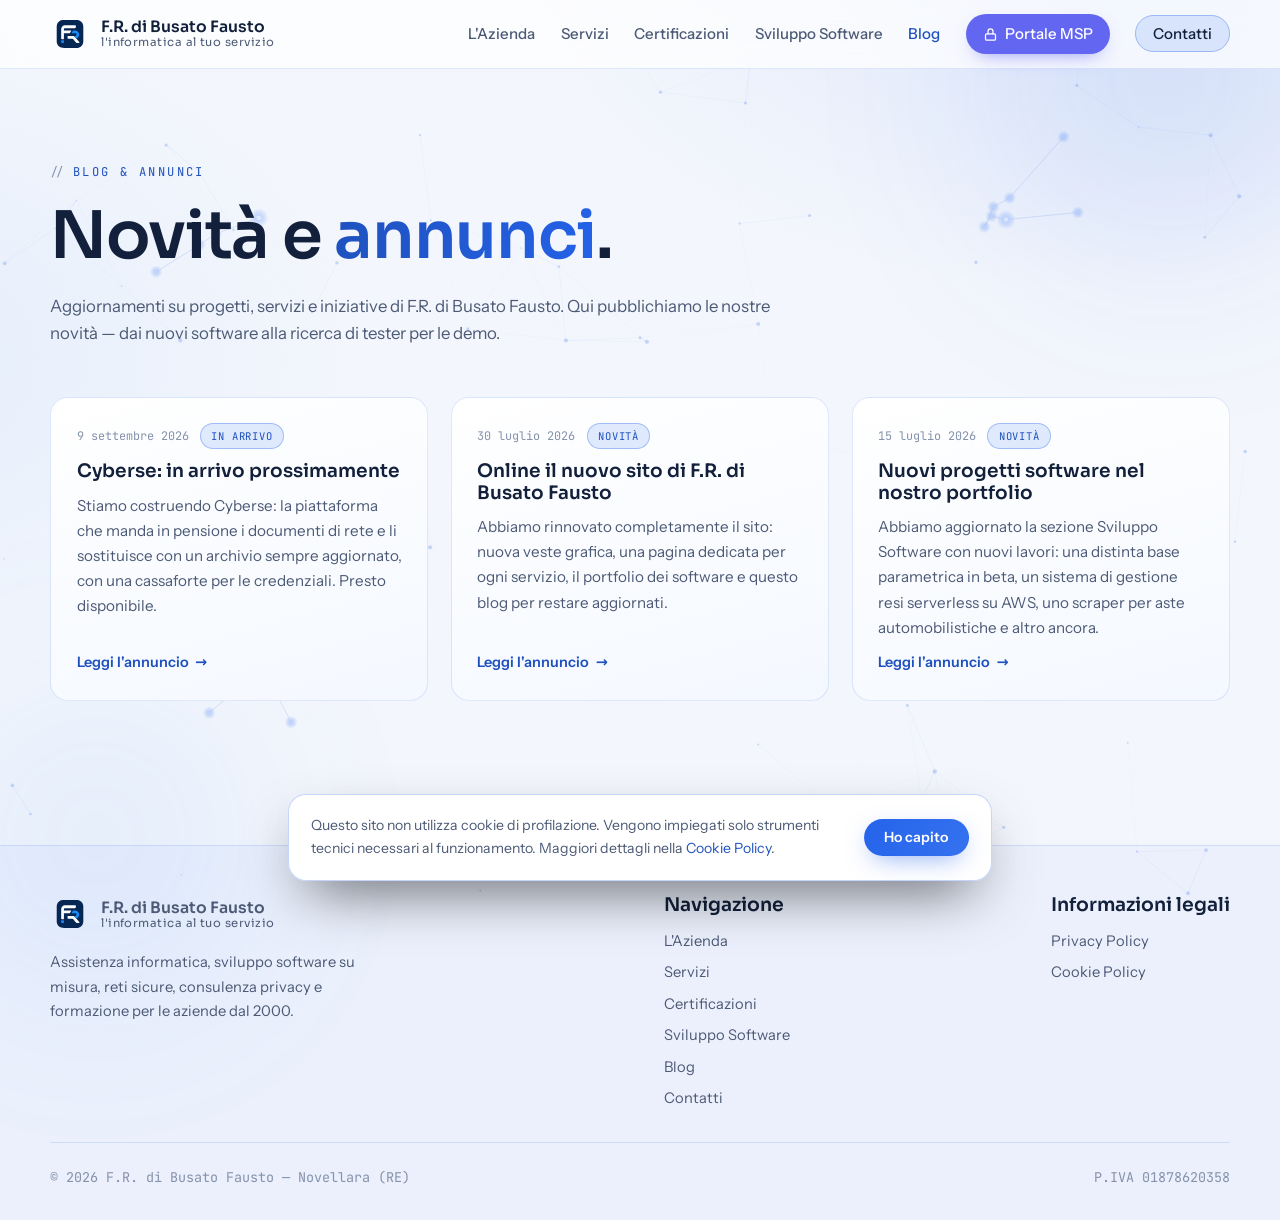
==== blog.html @ c876a6a2 "Cyberse tra i servizi e bottone "Portale MSP" nel menu Seconda parte dello spostamento di Cyberse da" ====
<!DOCTYPE html>
<html lang="it">
<head>
  <meta charset="UTF-8">
  <meta name="viewport" content="width=device-width, initial-scale=1.0">
  <title>Blog & Annunci — F.R. di Busato Fausto</title>
  <meta name="description" content="Annunci, novità e aggiornamenti da F.R. di Busato Fausto: nuovi progetti software, servizi e iniziative, come l'arrivo della piattaforma Cyberse.">
  <link rel="canonical" href="https://www.fr-busato.it/blog.html">
  <meta property="og:type" content="website">
  <meta property="og:site_name" content="F.R. di Busato Fausto">
  <meta property="og:locale" content="it_IT">
  <meta property="og:title" content="Blog &amp; Annunci — F.R. di Busato Fausto">
  <meta property="og:description" content="Annunci, novità e aggiornamenti da F.R. di Busato Fausto: nuovi progetti software, servizi e iniziative.">
  <meta property="og:url" content="https://www.fr-busato.it/blog.html">
  <meta property="og:image" content="https://www.fr-busato.it/assets/img/og-card.jpg">
  <meta name="twitter:card" content="summary_large_image">
  <link rel="icon" type="image/svg+xml" href="assets/img/favicon.svg">
  <link rel="stylesheet" href="assets/css/style.css">
</head>
<body>

  <a class="skip-link" href="#contenuto">Vai al contenuto</a>

  <div class="progresso" id="progresso" aria-hidden="true"></div>
  <div class="sfondo" aria-hidden="true"></div>
  <canvas id="bg-canvas" aria-hidden="true"></canvas>
  <div class="orb orb-a" aria-hidden="true"></div>
  <div class="orb orb-b" aria-hidden="true"></div>

  <header class="header">
    <nav class="nav container" aria-label="Navigazione principale">
      <a class="marchio" href="index.html">
        <span class="marchio-logo">F.R.</span>
        <span class="marchio-testo">
          <strong>F.R. di Busato Fausto</strong>
          <span>l'informatica al tuo servizio</span>
        </span>
      </a>
      <button class="nav-toggle" aria-expanded="false" aria-controls="menu" aria-label="Apri il menu">
        <span></span><span></span><span></span>
      </button>
      <ul class="nav-menu" id="menu">
        <li><a href="index.html#azienda">L'Azienda</a></li>
        <li><a href="index.html#servizi">Servizi</a></li>
        <li><a href="index.html#certificazioni">Certificazioni</a></li>
        <li><a href="sviluppo-software.html">Sviluppo Software</a></li>
        <li><a class="attivo" href="blog.html" aria-current="page">Blog</a></li>
        <li class="nav-voce-portale"><a class="nav-portale" href="https://msp.fr-busato.it/accesso" aria-label="Portale MSP: accesso a Cyberse"><svg viewBox="0 0 24 24" fill="none" stroke="currentColor" stroke-width="2" stroke-linecap="round" stroke-linejoin="round" aria-hidden="true"><rect x="4" y="11" width="16" height="10" rx="2"/><path d="M8 11V7a4 4 0 0 1 8 0v4"/></svg>Portale MSP</a></li>
        <li><a class="nav-cta" href="index.html#contatti">Contatti</a></li>
      </ul>
    </nav>
  </header>

  <main id="contenuto">

    <section class="sezione container" style="padding-bottom:2rem;">
      <p class="eyebrow entra">Blog &amp; Annunci</p>
      <h1 class="entra" data-passo="1">Novità e <span class="gradiente">annunci</span>.</h1>
      <p class="sottotitolo entra" data-passo="2" style="margin-top:1.2rem;">
        Aggiornamenti su progetti, servizi e iniziative di F.R. di Busato Fausto.
        Qui pubblichiamo le nostre novità — dai nuovi software alla ricerca di tester per le demo.
      </p>
    </section>

    <section class="container" style="padding-bottom:5rem;">
      <div class="blog-griglia" id="blog-griglia" aria-label="Elenco degli annunci"></div>
      <p class="blog-vuoto" id="blog-vuoto" hidden>Caricamento degli annunci…</p>
    </section>

  </main>

  <!-- ================= POP-UP ANNUNCIO ================= -->
  <dialog class="annuncio-modal" id="annuncio-modal" aria-labelledby="annuncio-modal-titolo">
    <button class="annuncio-modal-chiudi" type="button" aria-label="Chiudi">&times;</button>
    <div class="annuncio-meta">
      <span class="annuncio-data annuncio-modal-data"></span>
      <span class="annuncio-tag annuncio-modal-tag"></span>
    </div>
    <h2 class="annuncio-modal-titolo" id="annuncio-modal-titolo"></h2>
    <div class="annuncio-modal-corpo"></div>
    <a class="btn btn-pieno annuncio-modal-link" href="#" hidden></a>
  </dialog>

  <footer class="footer">
    <div class="container">
      <div class="footer-griglia">
        <div class="footer-col">
          <a class="marchio" href="index.html">
            <span class="marchio-logo">F.R.</span>
            <span class="marchio-testo">
              <strong>F.R. di Busato Fausto</strong>
              <span>l'informatica al tuo servizio</span>
            </span>
          </a>
          <p style="max-width:22rem; margin-top:1rem;">Assistenza informatica, sviluppo software su misura, reti sicure, consulenza privacy e formazione per le aziende dal 2000.</p>
        </div>
        <div class="footer-col">
          <h3>Navigazione</h3>
          <ul>
            <li><a href="index.html#azienda">L'Azienda</a></li>
            <li><a href="index.html#servizi">Servizi</a></li>
            <li><a href="index.html#certificazioni">Certificazioni</a></li>
            <li><a href="sviluppo-software.html">Sviluppo Software</a></li>
            <li><a href="blog.html">Blog</a></li>
            <li><a href="index.html#contatti">Contatti</a></li>
          </ul>
        </div>
        <div class="footer-col">
          <h3>Informazioni legali</h3>
          <ul>
            <li><a href="privacy.html">Privacy Policy</a></li>
            <li><a href="cookie-policy.html">Cookie Policy</a></li>
          </ul>
        </div>
      </div>
      <div class="footer-legale">
        <span>© <span id="anno-corrente"></span> F.R. di Busato Fausto — Novellara (RE)</span>
        <span>P.IVA 01878620358</span>
      </div>
    </div>
  </footer>

  <div class="avviso-cookie" id="avviso-cookie" role="region" aria-label="Informativa sui cookie" hidden>
    <p>Questo sito non utilizza cookie di profilazione. Vengono impiegati solo strumenti tecnici necessari al funzionamento. Maggiori dettagli nella <a href="cookie-policy.html">Cookie Policy</a>.</p>
    <button class="btn btn-pieno" id="chiudi-cookie">Ho capito</button>
  </div>

  <script src="assets/js/blog.js"></script>
  <script src="assets/js/main.js"></script>
</body>
</html>
---- assets/css/style.css ----
/* ============================================================
   F.R. di Busato Fausto — stile principale
   Tema: chiaro + blu moderno, luminoso ed elegante
   ============================================================ */

/* ------------------------------------------------------------
   Caratteri ospitati in locale (assets/fonts/, SIL OFL 1.1).
   Sono gli stessi file variabili che serviva Google Fonts, divisi
   come lì in latin + latin-ext: il browser scarica latin-ext solo
   se una pagina contiene un carattere di quell'intervallo.
   Gli intervalli di peso sono quelli caricati prima da Google
   (Sora 400-700, Instrument Sans 400-600, JetBrains Mono 400-500):
   un peso richiesto fuori intervallo cade sul più vicino, come prima.
   ------------------------------------------------------------ */
@font-face{
  font-family:"Sora"; font-style:normal; font-weight:400 700; font-display:swap;
  src:url("../fonts/sora-latin.woff2") format("woff2");
  unicode-range:U+0000-00FF, U+0131, U+0152-0153, U+02BB-02BC, U+02C6, U+02DA, U+02DC, U+0304, U+0308, U+0329, U+2000-206F, U+20AC, U+2122, U+2191, U+2193, U+2212, U+2215, U+FEFF, U+FFFD;
}
@font-face{
  font-family:"Sora"; font-style:normal; font-weight:400 700; font-display:swap;
  src:url("../fonts/sora-latin-ext.woff2") format("woff2");
  unicode-range:U+0100-02BA, U+02BD-02C5, U+02C7-02CC, U+02CE-02D7, U+02DD-02FF, U+0304, U+0308, U+0329, U+1D00-1DBF, U+1E00-1E9F, U+1EF2-1EFF, U+2020, U+20A0-20AB, U+20AD-20C0, U+2113, U+2C60-2C7F, U+A720-A7FF;
}
@font-face{
  font-family:"Instrument Sans"; font-style:normal; font-weight:400 600; font-display:swap;
  src:url("../fonts/instrument-sans-latin.woff2") format("woff2");
  unicode-range:U+0000-00FF, U+0131, U+0152-0153, U+02BB-02BC, U+02C6, U+02DA, U+02DC, U+0304, U+0308, U+0329, U+2000-206F, U+20AC, U+2122, U+2191, U+2193, U+2212, U+2215, U+FEFF, U+FFFD;
}
@font-face{
  font-family:"Instrument Sans"; font-style:normal; font-weight:400 600; font-display:swap;
  src:url("../fonts/instrument-sans-latin-ext.woff2") format("woff2");
  unicode-range:U+0100-02BA, U+02BD-02C5, U+02C7-02CC, U+02CE-02D7, U+02DD-02FF, U+0304, U+0308, U+0329, U+1D00-1DBF, U+1E00-1E9F, U+1EF2-1EFF, U+2020, U+20A0-20AB, U+20AD-20C0, U+2113, U+2C60-2C7F, U+A720-A7FF;
}
@font-face{
  font-family:"JetBrains Mono"; font-style:normal; font-weight:400 500; font-display:swap;
  src:url("../fonts/jetbrains-mono-latin.woff2") format("woff2");
  unicode-range:U+0000-00FF, U+0131, U+0152-0153, U+02BB-02BC, U+02C6, U+02DA, U+02DC, U+0304, U+0308, U+0329, U+2000-206F, U+20AC, U+2122, U+2191, U+2193, U+2212, U+2215, U+FEFF, U+FFFD;
}
@font-face{
  font-family:"JetBrains Mono"; font-style:normal; font-weight:400 500; font-display:swap;
  src:url("../fonts/jetbrains-mono-latin-ext.woff2") format("woff2");
  unicode-range:U+0100-02BA, U+02BD-02C5, U+02C7-02CC, U+02CE-02D7, U+02DD-02FF, U+0304, U+0308, U+0329, U+1D00-1DBF, U+1E00-1E9F, U+1EF2-1EFF, U+2020, U+20A0-20AB, U+20AD-20C0, U+2113, U+2C60-2C7F, U+A720-A7FF;
}

:root{
  --bg:        #f3f6fc;
  --bg-2:      #eaf1fb;
  --surface:   #ffffff;
  --surface-2: #f4f8ff;
  --line:      rgba(37,99,235,.14);
  --line-forte:rgba(37,99,235,.26);
  --text:      #12203b;
  --muted:     #4c5a76;
  --faint:     #8492ab;

  /* Accento: le pagine progetto lo sovrascrivono via JS */
  --accent:    #2563eb;
  --accent-2:  color-mix(in srgb, var(--accent) 78%, #0a1220);
  --accent-soft: color-mix(in srgb, var(--accent) 13%, transparent);
  --accent-line: color-mix(in srgb, var(--accent) 34%, transparent);

  --font-display: "Sora", "Segoe UI", system-ui, sans-serif;
  --font-body: "Instrument Sans", "Segoe UI", system-ui, sans-serif;
  --font-mono: "JetBrains Mono", "Cascadia Code", Consolas, monospace;

  --radius: 18px;
  --radius-sm: 12px;
  --maxw: 1180px;
}

*,
*::before,
*::after{ box-sizing:border-box; }

html{ scroll-behavior:smooth; }

body{
  margin:0;
  background:var(--bg);
  color:var(--text);
  font-family:var(--font-body);
  font-size:1.05rem;
  line-height:1.65;
  -webkit-font-smoothing:antialiased;
  overflow-x:hidden;
}

img{ max-width:100%; display:block; }

a{ color:var(--accent-2); text-decoration:none; }
a:hover{ text-decoration:underline; }

::selection{ background:var(--accent); color:#ffffff; }

:focus-visible{
  outline:2px solid var(--accent);
  outline-offset:3px;
  border-radius:4px;
}

.skip-link{
  position:absolute; left:-9999px; top:0;
  background:var(--accent); color:#ffffff;
  padding:.6rem 1rem; z-index:200; border-radius:0 0 8px 0;
  font-weight:600;
}
.skip-link:focus{ left:0; }

.container{
  width:min(100% - 2.5rem, var(--maxw));
  margin-inline:auto;
}

/* ------------------------------------------------------------
   Sfondo animato
   ------------------------------------------------------------ */
.sfondo{
  position:fixed; inset:0; z-index:-2;
  background:
    radial-gradient(60rem 40rem at 85% -10%, rgba(37,99,235,.10), transparent 60%),
    radial-gradient(50rem 36rem at -10% 40%, rgba(96,165,250,.10), transparent 60%),
    var(--bg);
}
#bg-canvas{
  position:fixed; inset:0; z-index:-1;
  width:100%; height:100%;
  opacity:.55;
}
.orb{
  position:fixed; z-index:-1; border-radius:50%;
  filter:blur(90px); opacity:.35; pointer-events:none;
}
.orb-a{
  width:34rem; height:34rem; top:-12rem; right:-10rem;
  background:radial-gradient(circle, rgba(37,99,235,.40), transparent 70%);
  animation:deriva-a 26s ease-in-out infinite alternate;
}
.orb-b{
  width:28rem; height:28rem; bottom:-10rem; left:-8rem;
  background:radial-gradient(circle, rgba(96,165,250,.42), transparent 70%);
  animation:deriva-b 32s ease-in-out infinite alternate;
}
@keyframes deriva-a{ from{ transform:translate(0,0);} to{ transform:translate(-6rem,5rem);} }
@keyframes deriva-b{ from{ transform:translate(0,0);} to{ transform:translate(5rem,-4rem);} }

/* ------------------------------------------------------------
   Header / navigazione
   ------------------------------------------------------------ */
.header{
  position:sticky; top:0; z-index:100;
  backdrop-filter:blur(14px);
  -webkit-backdrop-filter:blur(14px);
  background:rgba(255,255,255,.72);
  border-bottom:1px solid var(--line);
}
.nav{
  display:flex; align-items:center; justify-content:space-between;
  gap:1rem; padding:.85rem 0;
}
.marchio{
  display:flex; align-items:center; gap:.7rem;
  color:var(--text); font-family:var(--font-display);
}
.marchio:hover{ text-decoration:none; }
.marchio-logo{
  width:40px; height:40px; flex:none;
  background:url("../img/favicon.svg") center / contain no-repeat;
  font-size:0; color:transparent;
}
.marchio-testo{ line-height:1.15; }
.marchio-testo strong{ display:block; font-size:.98rem; font-weight:600; }
.marchio-testo span{ display:block; font-size:.72rem; color:var(--muted); letter-spacing:.04em; }

/* Titolo "terminale": scrive di continuo "L'informatica" con cursore */
.tw-word-h1{ font-weight:700; }
.tw-caret-h1{
  display:inline-block; width:.06em; min-width:3px; height:.86em;
  margin-left:.05em; border-radius:2px;
  background:var(--accent); vertical-align:-.02em;
  animation:lampeggia 1s steps(1) infinite;
}
.sr-only{
  position:absolute; width:1px; height:1px; padding:0; margin:-1px;
  overflow:hidden; clip:rect(0 0 0 0); white-space:nowrap; border:0;
}

.nav-menu{
  display:flex; align-items:center; gap:1.6rem;
  list-style:none; margin:0; padding:0;
}
.nav-menu a{
  color:var(--muted); font-size:.94rem; font-weight:500; white-space:nowrap;
  transition:color .2s ease;
}
.nav-menu a:hover{ color:var(--text); text-decoration:none; }
.nav-menu a.attivo{ color:var(--accent-2); }
.nav-cta{
  padding:.5rem 1.05rem; border-radius:999px;
  border:1px solid var(--accent-line);
  color:var(--text) !important;
  background:var(--accent-soft);
  transition:background .2s ease, border-color .2s ease;
}
.nav-cta:hover{ background:color-mix(in srgb, var(--accent) 26%, transparent); }
/* Accesso al portale MSP di Cyberse: l'indaco del prodotto, come il riquadro
   .richiamo, per distinguerlo da "Contatti" */
.nav-menu .nav-portale{
  display:inline-flex; align-items:center; gap:.45rem;
  padding:.5rem 1.05rem; border-radius:999px;
  color:#ffffff; background:#6366f1;
  box-shadow:0 8px 20px -10px rgba(99,102,241,.8);
  transition:background .2s ease, transform .2s ease;
}
.nav-menu .nav-portale:hover{ color:#ffffff; background:#4f46e5; transform:translateY(-1px); }
.nav-portale svg{ width:15px; height:15px; flex:none; }

.nav-toggle{
  display:none; background:none; border:1px solid var(--line);
  border-radius:10px; padding:.5rem .6rem; cursor:pointer;
}
.nav-toggle span{
  display:block; width:20px; height:2px; background:var(--text);
  margin:4px 0; border-radius:2px; transition:transform .25s ease, opacity .25s ease;
}
.nav-toggle[aria-expanded="true"] span:nth-child(1){ transform:translateY(6px) rotate(45deg); }
.nav-toggle[aria-expanded="true"] span:nth-child(2){ opacity:0; }
.nav-toggle[aria-expanded="true"] span:nth-child(3){ transform:translateY(-6px) rotate(-45deg); }

/* ------------------------------------------------------------
   Tipografia e blocchi comuni
   ------------------------------------------------------------ */
.eyebrow{
  font-family:var(--font-mono);
  font-size:.76rem; letter-spacing:.2em; text-transform:uppercase;
  color:var(--accent-2);
  display:inline-flex; align-items:center; gap:.55rem;
  margin:0 0 1rem;
}
.eyebrow::before{ content:"//"; color:var(--faint); letter-spacing:0; }

h1,h2,h3{ font-family:var(--font-display); line-height:1.15; margin:0; }
h1{ font-size:clamp(2.4rem, 5.6vw, 4.1rem); font-weight:600; letter-spacing:-.02em; }
h2{ font-size:clamp(1.7rem, 3.4vw, 2.5rem); font-weight:600; letter-spacing:-.015em; }
h3{ font-size:1.18rem; font-weight:600; }

.gradiente{
  background:linear-gradient(100deg, var(--accent-2), var(--accent) 55%, color-mix(in srgb, var(--accent) 45%, #0ea5e9));
  -webkit-background-clip:text; background-clip:text;
  color:transparent;
}

.sottotitolo{ color:var(--muted); max-width:46rem; }

.sezione{ padding:5.5rem 0; position:relative; }
.sezione-testa{ margin-bottom:2.6rem; }

.btn{
  display:inline-flex; align-items:center; gap:.55rem;
  padding:.8rem 1.5rem; border-radius:999px;
  font-family:var(--font-body); font-weight:600; font-size:.97rem;
  cursor:pointer; border:1px solid transparent;
  transition:transform .2s ease, box-shadow .2s ease, background .2s ease;
}
.btn:hover{ text-decoration:none; transform:translateY(-2px); }
.btn-pieno{
  background:linear-gradient(120deg, var(--accent), color-mix(in srgb, var(--accent) 78%, #6ea8ff));
  color:#ffffff;
  box-shadow:0 8px 26px -8px color-mix(in srgb, var(--accent) 60%, transparent);
}
.btn-pieno:hover{ box-shadow:0 12px 32px -8px color-mix(in srgb, var(--accent) 75%, transparent); }
.btn-vuoto{
  border-color:var(--line-forte); color:var(--text);
  background:rgba(37,99,235,.04);
}
.btn-vuoto:hover{ border-color:var(--accent-line); background:var(--accent-soft); }

/* Animazioni di comparsa allo scroll */
.rivela{
  opacity:0; transform:translateY(26px);
  transition:opacity .7s ease, transform .7s ease;
}
.rivela.visibile{ opacity:1; transform:none; }
.rivela[data-ritardo="1"]{ transition-delay:.1s; }
.rivela[data-ritardo="2"]{ transition-delay:.2s; }
.rivela[data-ritardo="3"]{ transition-delay:.3s; }

/* ------------------------------------------------------------
   Hero
   ------------------------------------------------------------ */
.hero{
  padding:6.5rem 0 5rem;
  display:grid; grid-template-columns:1.15fr .85fr;
  gap:3.5rem; align-items:center;
}
.hero-lead{ color:var(--muted); font-size:1.14rem; max-width:34rem; margin:1.3rem 0 2.1rem; }
.hero-azioni{ display:flex; flex-wrap:wrap; gap:.9rem; }
.hero-nota{
  margin-top:2.4rem; display:flex; flex-wrap:wrap; gap:1.6rem;
  color:var(--faint); font-size:.88rem; font-family:var(--font-mono);
}
.hero-nota b{ color:var(--muted); font-weight:600; }

/* Terminale decorativo — firma della pagina */
.terminale{
  border:1px solid color-mix(in srgb, var(--accent) 22%, transparent);
  border-radius:var(--radius);
  background:linear-gradient(165deg, #14223f, #0d1730);
  box-shadow:0 30px 70px -32px rgba(37,99,235,.45);
  overflow:hidden;
  font-family:var(--font-mono); font-size:.86rem;
}
.terminale-barra{
  display:flex; align-items:center; gap:.45rem;
  padding:.7rem 1rem; border-bottom:1px solid rgba(255,255,255,.10);
  color:#7d8cab; font-size:.72rem; letter-spacing:.05em;
}
.terminale-barra i{
  width:10px; height:10px; border-radius:50%; display:inline-block;
  background:var(--line-forte);
}
.terminale-barra i:nth-child(1){ background:#e0655f; }
.terminale-barra i:nth-child(2){ background:#e8b653; }
.terminale-barra i:nth-child(3){ background:#5ec26a; }
.terminale-barra em{ margin-left:auto; font-style:normal; }
.terminale-corpo{ padding:1.15rem 1.25rem 1.4rem; min-height:14.5rem; }
.terminale-corpo .riga{ display:block; margin:.28rem 0; color:#9fb1d4; }
.terminale-corpo .cmd{ color:#eef3ff; }
.terminale-corpo .cmd::before{ content:"$ "; color:#6ea8ff; }
.terminale-corpo .ok::before{ content:"✓ "; color:#5ec26a; }
.cursore{
  display:inline-block; width:.55em; height:1.05em;
  background:#6ea8ff; vertical-align:text-bottom;
  animation:lampeggia 1s steps(1) infinite;
}
@keyframes lampeggia{ 50%{ opacity:0; } }

/* Striscia partner */
.partner-striscia{
  border-block:1px solid var(--line);
  background:rgba(37,99,235,.04);
  padding:1.2rem 0;
}
.partner-lista{
  display:flex; flex-wrap:wrap; align-items:center;
  gap:1rem 2.8rem; justify-content:center;
  margin:0; padding:0; list-style:none;
}
.partner-lista li{
  font-family:var(--font-display); font-weight:600;
  color:var(--faint); letter-spacing:.05em; font-size:1rem;
  display:flex; align-items:center; gap:.6rem;
  transition:color .25s ease;
}
.partner-lista li::before{
  content:""; width:6px; height:6px; border-radius:50%;
  background:var(--accent); opacity:.55;
}
.partner-lista li:hover{ color:var(--muted); }

/* ------------------------------------------------------------
   Sezione azienda
   ------------------------------------------------------------ */
.azienda-griglia{
  display:grid; grid-template-columns:1.1fr .9fr; gap:3rem; align-items:start;
}
.azienda-testo p{ color:var(--muted); margin:0 0 1.1rem; }
.azienda-testo strong{ color:var(--text); }

.pannello-dati{
  border:1px solid var(--line); border-radius:var(--radius);
  background:linear-gradient(165deg, var(--surface-2), var(--surface));
  padding:1.8rem;
  display:grid; gap:1.4rem;
}
.dato{ display:flex; gap:1rem; align-items:baseline; border-bottom:1px dashed var(--line); padding-bottom:1.2rem; }
.dato:last-child{ border-bottom:0; padding-bottom:0; }
.dato-num{
  font-family:var(--font-display); font-weight:700;
  font-size:2rem; color:var(--accent-2); min-width:5.5rem;
}
.dato-desc{ color:var(--muted); font-size:.95rem; }

/* ------------------------------------------------------------
   Servizi
   ------------------------------------------------------------ */
.servizi-griglia{
  display:grid; grid-template-columns:repeat(3, 1fr); gap:1.4rem;
}
.servizio{
  border:1px solid var(--line); border-radius:var(--radius);
  background:linear-gradient(165deg, var(--surface), var(--surface-2));
  padding:1.7rem;
  transition:transform .25s ease, border-color .25s ease, box-shadow .25s ease;
}
.servizio:hover{
  transform:translateY(-5px);
  border-color:var(--accent-line);
  box-shadow:0 20px 45px -22px color-mix(in srgb, var(--accent) 45%, transparent);
}
.servizio-icona{
  width:46px; height:46px; border-radius:12px;
  display:grid; place-items:center; margin-bottom:1.1rem;
  background:var(--accent-soft); border:1px solid var(--accent-line);
  color:var(--accent-2);
}
.servizio-icona svg{ width:22px; height:22px; }
.servizio h3{ margin-bottom:.55rem; }
.servizio p{ color:var(--muted); font-size:.95rem; margin:0; }

/* ------------------------------------------------------------
   Portfolio — griglia stile "casi studio"
   ------------------------------------------------------------ */
.filtri{
  display:flex; flex-wrap:wrap; align-items:center; gap:.6rem;
  margin-bottom:2rem;
}
.filtri-etichetta{
  font-family:var(--font-mono); font-size:.72rem; letter-spacing:.2em;
  text-transform:uppercase; color:var(--faint); margin-right:.5rem;
}
.chip{
  border:1px solid var(--line-forte); background:rgba(37,99,235,.05);
  color:var(--muted); border-radius:999px;
  padding:.42rem 1.05rem; font-size:.88rem; font-weight:500;
  cursor:pointer; transition:all .2s ease;
  font-family:var(--font-body);
}
.chip:hover{ color:var(--text); border-color:var(--accent-line); }
.chip.attivo{
  background:var(--accent); border-color:var(--accent);
  color:#ffffff; font-weight:600;
}

.bento{
  display:grid; gap:1.5rem;
  grid-template-columns:repeat(6, 1fr);
  grid-auto-rows:15.5rem;
  grid-auto-flow:dense;
}
.card-progetto{
  --c: var(--accent);
  position:relative; overflow:hidden;
  border-radius:calc(var(--radius) + 6px);
  border:1px solid color-mix(in srgb, var(--c) 34%, transparent);
  background:
    radial-gradient(120% 110% at 85% 110%, color-mix(in srgb, var(--c) 18%, transparent), transparent 55%),
    linear-gradient(160deg, color-mix(in srgb, var(--c) 12%, #ffffff) 0%, color-mix(in srgb, var(--c) 4%, #f4f8ff) 100%);
  padding:1.6rem;
  display:flex; flex-direction:column; gap:.6rem;
  color:var(--text);
  transition:transform .3s ease, box-shadow .3s ease, border-color .3s ease;
  grid-column:span 2; grid-row:span 1;
}
.card-progetto:hover{
  text-decoration:none; transform:translateY(-6px);
  border-color:color-mix(in srgb, var(--c) 60%, transparent);
  box-shadow:0 26px 60px -24px color-mix(in srgb, var(--c) 55%, transparent);
}
.card-progetto.xl{ grid-column:span 4; grid-row:span 2; }
.card-progetto.lg{ grid-column:span 4; }
.card-progetto.md{ grid-column:span 2; }

.card-anno{
  align-self:flex-start;
  font-family:var(--font-mono); font-size:.72rem; letter-spacing:.08em;
  color:color-mix(in srgb, var(--c) 62%, #0a1220);
  background:color-mix(in srgb, var(--c) 12%, #ffffff);
  border:1px solid color-mix(in srgb, var(--c) 28%, transparent);
  padding:.28rem .8rem; border-radius:999px;
  backdrop-filter:blur(4px);
}
.card-titolo{
  font-family:var(--font-display); font-weight:600;
  font-size:1.45rem; letter-spacing:-.01em;
  display:flex; align-items:center; gap:.6rem;
}
.card-titolo::before{
  content:""; width:9px; height:9px; border-radius:50%;
  background:var(--c); box-shadow:0 0 12px var(--c); flex:none;
}
.card-desc{
  color:color-mix(in srgb, var(--text) 78%, transparent);
  font-size:.93rem; margin:0; max-width:34rem;
}
.card-progetto.md .card-titolo{ font-size:1.2rem; }
.card-progetto.md .card-desc{
  display:-webkit-box; -webkit-line-clamp:2; -webkit-box-orient:vertical; overflow:hidden;
}

.card-anteprima{
  flex:1; min-height:0; margin-top:.4rem;
  border-radius:12px 12px 0 0;
  border:1px solid rgba(18,32,59,.10); border-bottom:0;
  background:rgba(255,255,255,.6);
  overflow:hidden; position:relative;
  transform:translateY(6px);
  transition:transform .3s ease;
}
.card-progetto:hover .card-anteprima{ transform:translateY(0); }
.card-anteprima img{ width:100%; height:100%; object-fit:cover; object-position:top; }
.mock-finestra{ height:100%; padding:.7rem .9rem; }
.mock-punti{ display:flex; gap:.35rem; margin-bottom:.7rem; }
.mock-punti i{ width:7px; height:7px; border-radius:50%; background:rgba(18,32,59,.18); }
.mock-riga{
  height:9px; border-radius:5px; margin:.5rem 0;
  background:linear-gradient(90deg, color-mix(in srgb, var(--c) 45%, transparent), rgba(18,32,59,.06));
}
.mock-riga.corta{ width:55%; }
.mock-riga.media{ width:78%; }

.card-azione{
  position:absolute; right:1.2rem; bottom:1.2rem; z-index:2;
  display:inline-flex; align-items:center; gap:.45rem;
  font-size:.85rem; font-weight:600;
  color:color-mix(in srgb, var(--c) 60%, #0a1220);
  background:rgba(255,255,255,.82);
  border:1px solid color-mix(in srgb, var(--c) 26%, transparent);
  padding:.5rem 1rem; border-radius:999px;
  backdrop-filter:blur(6px);
  transition:background .2s ease, gap .2s ease;
}
.card-progetto:hover .card-azione{ background:rgba(255,255,255,.96); gap:.7rem; }

.vuoto-progetti{
  border:1px dashed var(--line-forte); border-radius:var(--radius);
  padding:3rem; text-align:center; color:var(--muted);
  grid-column:1 / -1;
}

/* ------------------------------------------------------------
   Pagina progetto
   ------------------------------------------------------------ */
.progetto-hero{ padding:5rem 0 3rem; }
.progetto-meta{
  display:flex; flex-wrap:wrap; gap:.6rem; margin:1.4rem 0 0;
}
.tag{
  font-family:var(--font-mono); font-size:.78rem;
  border:1px solid var(--accent-line); color:var(--accent-2);
  background:var(--accent-soft);
  padding:.34rem .9rem; border-radius:999px;
}
.progetto-corpo{
  display:grid; grid-template-columns:1.05fr .95fr; gap:3rem;
  align-items:start; padding-bottom:2rem;
}
.progetto-blocco{ margin-bottom:2.2rem; }
.progetto-blocco p{ color:var(--muted); margin:.6rem 0 0; }
.lista-funzioni{ list-style:none; margin:1rem 0 0; padding:0; display:grid; gap:.7rem; }
.lista-funzioni li{
  display:flex; gap:.7rem; color:var(--muted); font-size:.97rem;
}
.lista-funzioni li::before{
  content:"→"; color:var(--accent-2); font-family:var(--font-mono); flex:none;
}
.galleria-segnaposto{
  border:1px dashed var(--accent-line); border-radius:var(--radius);
  background:var(--accent-soft);
  min-height:20rem;
  display:grid; place-items:center; text-align:center;
  color:var(--muted); padding:2rem; gap:0;
}
.galleria-segnaposto strong{ color:var(--text); display:block; margin-bottom:.4rem; }
.galleria{ display:grid; gap:1rem; }
.galleria img{ border-radius:var(--radius); border:1px solid var(--line-forte); }
.torna{
  display:inline-flex; align-items:center; gap:.5rem;
  font-family:var(--font-mono); font-size:.85rem; color:var(--muted);
  margin-bottom:1.6rem;
}
.torna:hover{ color:var(--text); text-decoration:none; }

/* ------------------------------------------------------------
   Callout assistenza remota
   ------------------------------------------------------------ */
.callout{
  border:1px solid var(--accent-line);
  border-radius:calc(var(--radius) + 6px);
  background:
    radial-gradient(80% 120% at 100% 0%, var(--accent-soft), transparent 60%),
    linear-gradient(165deg, var(--surface-2), var(--surface));
  padding:2.6rem;
  display:flex; flex-wrap:wrap; align-items:center; justify-content:space-between; gap:1.5rem;
}
.callout h2{ margin-bottom:.5rem; }
.callout p{ color:var(--muted); margin:0; max-width:34rem; }

/* ------------------------------------------------------------
   Contatti
   ------------------------------------------------------------ */
.contatti-griglia{
  display:grid; grid-template-columns:repeat(3, 1fr); gap:1.4rem;
}
.contatto{
  border:1px solid var(--line); border-radius:var(--radius);
  background:linear-gradient(165deg, var(--surface), var(--surface-2));
  padding:1.7rem;
}
.contatto h3{ margin-bottom:.5rem; display:flex; align-items:center; gap:.6rem; }
.contatto h3 svg{ width:19px; height:19px; color:var(--accent-2); flex:none; }
.contatto p{ color:var(--muted); margin:0; font-size:.96rem; }
.contatto a{ font-weight:600; }

/* ------------------------------------------------------------
   Footer
   ------------------------------------------------------------ */
.footer{
  border-top:1px solid var(--line);
  background:rgba(37,99,235,.035);
  padding:3rem 0 2rem;
  margin-top:4rem;
}
.footer-griglia{
  display:flex; flex-wrap:wrap; justify-content:space-between; gap:2rem;
  margin-bottom:2rem;
}
.footer-col p, .footer-col li{ color:var(--muted); font-size:.92rem; }
.footer-col ul{ list-style:none; margin:.8rem 0 0; padding:0; display:grid; gap:.45rem; }
.footer-col a{ color:var(--muted); }
.footer-col a:hover{ color:var(--text); }
.footer-legale{
  border-top:1px solid var(--line); padding-top:1.4rem;
  display:flex; flex-wrap:wrap; justify-content:space-between; gap:.8rem;
  color:var(--faint); font-size:.84rem; font-family:var(--font-mono);
}

/* ------------------------------------------------------------
   Pagine legali
   ------------------------------------------------------------ */
.legale{ max-width:52rem; padding:4.5rem 0; }
.legale h1{ font-size:clamp(1.9rem, 4vw, 2.7rem); margin-bottom:.6rem; }
.legale h2{ font-size:1.35rem; margin:2.4rem 0 .7rem; }
.legale p, .legale li{ color:var(--muted); }
.legale .aggiornamento{
  font-family:var(--font-mono); font-size:.8rem; color:var(--faint);
}

/* ------------------------------------------------------------
   Avviso cookie
   ------------------------------------------------------------ */
.avviso-cookie{
  position:fixed; bottom:1.2rem; left:50%; transform:translateX(-50%);
  z-index:150;
  width:min(100% - 2rem, 44rem);
  border:1px solid var(--line-forte); border-radius:var(--radius);
  background:rgba(255,255,255,.96);
  backdrop-filter:blur(12px);
  padding:1.2rem 1.4rem;
  display:flex; flex-wrap:wrap; align-items:center; gap:1rem;
  box-shadow:0 24px 60px -20px rgba(0,0,0,.7);
}
.avviso-cookie p{ margin:0; font-size:.88rem; color:var(--muted); flex:1 1 22rem; }
.avviso-cookie .btn{ padding:.55rem 1.2rem; font-size:.88rem; }
.avviso-cookie[hidden]{ display:none; }

/* ------------------------------------------------------------
   Responsive
   ------------------------------------------------------------ */
@media (max-width: 980px){
  .hero{ grid-template-columns:1fr; padding-top:4.5rem; gap:2.6rem; }
  .azienda-griglia,
  .progetto-corpo{ grid-template-columns:1fr; gap:2.2rem; }
  .servizi-griglia{ grid-template-columns:repeat(2, 1fr); }
  .contatti-griglia{ grid-template-columns:1fr 1fr; }
  .bento{ grid-template-columns:repeat(2, 1fr); grid-auto-rows:minmax(14rem, auto); }
  .card-progetto.xl{ grid-column:span 2; grid-row:span 2; }
  .card-progetto.lg{ grid-column:span 2; }
  .card-progetto.md{ grid-column:span 1; }
}

/* Menu: con il bottone del portale, le otto voci della home e il marchio stanno
   su una riga solo da ~1070 px in su (misurato). Sotto i 1180 px si stringe la
   spaziatura, sotto i 1100 px si passa al menu a tendina, come su telefono. */
@media (max-width: 1180px){
  .nav-menu{ gap:1rem; }
}
@media (max-width: 1100px){
  .nav-menu{
    position:absolute; top:100%; left:0; right:0;
    flex-direction:column; align-items:stretch; gap:0;
    background:rgba(255,255,255,.98); border-bottom:1px solid var(--line);
    padding:.6rem 1.25rem 1.2rem;
    display:none;
  }
  .nav-menu.aperto{ display:flex; }
  .nav-menu li{ border-bottom:1px solid var(--line); }
  .nav-menu li:last-child{ border-bottom:0; padding-top:.9rem; }
  .nav-menu li.nav-voce-portale{ border-bottom:0; padding-top:.9rem; }
  .nav-menu a{ display:block; padding:.85rem 0; }
  .nav-cta{ text-align:center; }
  .nav-menu .nav-portale{ display:flex; justify-content:center; padding:.85rem 0; }
  .nav-toggle{ display:block; }
}

@media (max-width: 700px){
  .sezione{ padding:3.8rem 0; }
  .servizi-griglia,
  .contatti-griglia{ grid-template-columns:1fr; }
  .bento{ grid-template-columns:1fr; grid-auto-rows:auto; }
  .card-progetto,
  .card-progetto.xl,
  .card-progetto.lg,
  .card-progetto.md{ grid-column:span 1; grid-row:span 1; min-height:15rem; }
  .card-anteprima{ min-height:9rem; }
  .callout{ padding:1.8rem; }
  .dato-num{ font-size:1.6rem; min-width:4.4rem; }
}

/* ------------------------------------------------------------
   Riduzione del movimento
   ------------------------------------------------------------ */
@media (prefers-reduced-motion: reduce){
  html{ scroll-behavior:auto; }
  *{ animation-duration:.001s !important; transition-duration:.001s !important; }
  .rivela{ opacity:1; transform:none; }
  .orb-a,.orb-b{ animation:none; }
  .cursore{ animation:none; }
}

/* ============================================================
   V2 — Dinamiche aggiuntive
   ============================================================ */

/* Barra di avanzamento dello scroll */
.progresso{
  position:fixed; top:0; left:0; height:2px; width:0; z-index:130;
  background:linear-gradient(90deg, var(--accent-2), var(--accent));
  box-shadow:0 0 12px color-mix(in srgb, var(--accent) 70%, transparent);
}

/* Testo in gradiente con riflesso animato */
.gradiente{
  background-size:200% 100%;
  animation:brilla 7s ease-in-out infinite;
}
@keyframes brilla{
  0%,100%{ background-position:0% 50%; }
  50%{ background-position:100% 50%; }
}

/* Ingresso orchestrato degli elementi della hero */
.entra{ opacity:0; animation:entrata .85s cubic-bezier(.22,.7,.3,1) forwards; }
.entra[data-passo="1"]{ animation-delay:.1s; }
.entra[data-passo="2"]{ animation-delay:.22s; }
.entra[data-passo="3"]{ animation-delay:.34s; }
.entra[data-passo="4"]{ animation-delay:.46s; }
.entra[data-passo="5"]{ animation-delay:.6s; }
@keyframes entrata{
  from{ opacity:0; transform:translateY(26px); }
  to{ opacity:1; transform:none; }
}

/* Effetto tilt 3D sul terminale */
.terminale{ will-change:transform; transition:transform .18s ease-out; }

/* Riflettore che segue il cursore sulle card servizio */
.servizio{ position:relative; overflow:hidden; }
.servizio::after{
  content:""; position:absolute; inset:0; pointer-events:none;
  opacity:0; transition:opacity .35s ease;
  background:radial-gradient(230px circle at var(--mx,50%) var(--my,50%),
    color-mix(in srgb, var(--accent) 13%, transparent), transparent 65%);
}
.servizio:hover::after{ opacity:1; }

/* ------------------------------------------------------------
   Partner — nastro scorrevole con badge
   ------------------------------------------------------------ */
.partner-striscia{ padding:1.6rem 0 1.8rem; }
.partner-titolo{
  font-family:var(--font-mono); font-size:.7rem; letter-spacing:.24em;
  text-transform:uppercase; color:var(--faint);
  text-align:center; margin:0 0 1.2rem;
}
.marquee{
  overflow:hidden;
  -webkit-mask-image:linear-gradient(90deg, transparent, #000 10%, #000 90%, transparent);
  mask-image:linear-gradient(90deg, transparent, #000 10%, #000 90%, transparent);
}
.marquee-traccia{
  display:flex; width:max-content;
}
.marquee-traccia.pronto{ animation:scorri 30s linear infinite; }
.marquee:hover .marquee-traccia.pronto{ animation-play-state:paused; }
@keyframes scorri{ to{ transform:translateX(-50%); } }
.marquee-gruppo{
  display:flex; align-items:center; gap:2.2rem;
  list-style:none; margin:0; padding:0 1.1rem;
}
.badge-partner{
  display:flex; align-items:center; gap:.8rem;
  padding:.75rem 1.5rem; border-radius:999px;
  border:1px solid var(--line);
  background:linear-gradient(165deg, var(--surface), var(--surface-2));
  filter:grayscale(.6) brightness(1);
  transition:filter .35s ease, transform .35s ease, border-color .35s ease, box-shadow .35s ease;
  white-space:nowrap;
  text-decoration:none;
}
.badge-partner:hover{
  filter:none; transform:translateY(-3px);
  border-color:var(--accent-line);
  box-shadow:0 14px 34px -16px color-mix(in srgb, var(--accent) 50%, transparent);
  text-decoration:none;
}
.badge-icona{ display:grid; place-items:center; flex:none; }
.badge-icona svg{ width:26px; height:26px; display:block; }
.badge-nome{
  font-family:var(--font-display); font-weight:600;
  font-size:.98rem; color:var(--text); letter-spacing:.02em;
}

@media (max-width:700px){
  .badge-partner{ padding:.6rem 1.15rem; gap:.6rem; }
  .badge-icona svg{ width:22px; height:22px; }
  .badge-nome{ font-size:.9rem; }
}

@media (prefers-reduced-motion: reduce){
  .gradiente{ animation:none; }
  .entra{ opacity:1; animation:none; }
  .marquee-traccia.pronto{ animation:none; }
  .marquee{ -webkit-mask-image:none; mask-image:none; }
  .marquee-gruppo{ flex-wrap:wrap; justify-content:center; }
  .progresso{ display:none; }
}

/* ============================================================
   V3 — Portfolio dinamico
   ============================================================ */

/* Nascita ed uscita animata delle card */
.card-attesa{ opacity:0; }
.card-nasce{ animation:card-in .65s cubic-bezier(.22,.7,.3,1) forwards; }
@keyframes card-in{
  from{ opacity:0; transform:translateY(30px) scale(.96); }
  to{ opacity:1; transform:none; }
}
.card-esce{ animation:card-out .22s ease forwards; pointer-events:none; }
@keyframes card-out{
  to{ opacity:0; transform:scale(.95); }
}

/* Bagliore che segue il cursore, tinto col colore del progetto */
.card-progetto::after{
  content:""; position:absolute; inset:0; pointer-events:none; z-index:1;
  opacity:0; transition:opacity .35s ease;
  background:radial-gradient(340px circle at var(--mx,50%) var(--my,50%),
    color-mix(in srgb, var(--c) 20%, transparent), transparent 65%);
}
.card-progetto:hover::after{ opacity:1; }

/* Lama di luce che attraversa la card al passaggio del mouse */
.card-progetto::before{
  content:""; position:absolute; inset:0; pointer-events:none; z-index:1;
  background:linear-gradient(115deg, transparent 35%, rgba(37,99,235,.10) 48%, transparent 62%);
  transform:translateX(-130%);
}
.card-progetto:hover::before{
  transform:translateX(130%);
  transition:transform .85s ease;
}

/* Etichette: anno + categoria colorata */
.card-tags{ display:flex; align-items:center; gap:.5rem; flex-wrap:wrap; }
.card-cat{
  font-family:var(--font-mono); font-size:.72rem; letter-spacing:.06em;
  color:color-mix(in srgb, var(--c) 62%, #0a1220);
  background:color-mix(in srgb, var(--c) 12%, transparent);
  border:1px solid color-mix(in srgb, var(--c) 38%, transparent);
  padding:.28rem .8rem; border-radius:999px;
}

/* Filtri con conteggio */
.chip b{
  font-weight:600; font-size:.72rem; margin-left:.5rem;
  padding:.08rem .5rem; border-radius:999px;
  background:rgba(18,32,59,.07); color:var(--muted);
}
.chip.attivo b{ background:rgba(255,255,255,.22); color:inherit; }

/* Anteprima v2 — piccola interfaccia viva */
.mock-url{
  flex:1; height:8px; margin-left:.45rem; border-radius:4px;
  background:rgba(18,32,59,.07);
}
.mock-layout{ display:flex; gap:.85rem; height:calc(100% - 1.5rem); min-height:0; }
.mock-sidebar{ width:22%; display:flex; flex-direction:column; gap:.5rem; }
.mock-sidebar i{ height:8px; border-radius:4px; background:rgba(18,32,59,.09); }
.mock-sidebar i:first-child{ background:color-mix(in srgb, var(--c) 55%, transparent); }
.mock-main{ flex:1; min-width:0; display:flex; flex-direction:column; }
.mock-main .mock-riga{ flex:none; }
.mock-grafico{
  display:flex; align-items:flex-end; gap:.5rem;
  flex:1; min-height:2.2rem; margin-top:.65rem;
}
.mock-grafico i{
  flex:1; border-radius:4px 4px 0 0;
  height:var(--h, 50%);
  transform-origin:bottom;
  background:linear-gradient(180deg,
    color-mix(in srgb, var(--c) 75%, transparent),
    color-mix(in srgb, var(--c) 22%, transparent));
  animation:equalizza 2.6s ease-in-out infinite alternate;
  animation-delay:var(--d, 0s);
}
.card-progetto:hover .mock-grafico i{ animation-duration:1.1s; }
@keyframes equalizza{
  from{ transform:scaleY(.5); }
  to{ transform:scaleY(1); }
}

/* Bagliore che scorre sulle righe segnaposto */
.mock-riga{ position:relative; overflow:hidden; }
.mock-riga::after{
  content:""; position:absolute; inset:0;
  transform:translateX(-100%);
  background:linear-gradient(90deg, transparent, rgba(255,255,255,.55), transparent);
  animation:scintilla 3s ease infinite;
  animation-delay:var(--d, 0s);
}
@keyframes scintilla{
  55%, 100%{ transform:translateX(100%); }
}

/* Segnaposto immagini nella pagina progetto: respiro luminoso */
.galleria-segnaposto{ animation:respira 3.2s ease-in-out infinite; }
@keyframes respira{
  50%{
    border-color:color-mix(in srgb, var(--accent) 65%, transparent);
    background:color-mix(in srgb, var(--accent) 11%, transparent);
  }
}

@media (prefers-reduced-motion: reduce){
  .card-attesa{ opacity:1; }
  .card-nasce, .card-esce{ animation:none; }
  .mock-grafico i, .mock-riga::after, .galleria-segnaposto{ animation:none; }
  .card-progetto::before{ display:none; }
}

/* ============================================================
   V4 — Servizi in evidenza, richiamo progetto in evidenza, Blog/Annunci
   ============================================================ */

/* ---- Servizi: tier in evidenza + tier secondario ---- */
.servizi-evidenza{
  display:grid; grid-template-columns:repeat(4, 1fr); gap:1.4rem;
  margin-bottom:1.4rem;
}
.servizi-secondari{
  display:grid; grid-template-columns:repeat(3, 1fr); gap:1.4rem;
}
.servizio-focus{
  background:
    radial-gradient(120% 120% at 100% 0%, var(--accent-soft), transparent 60%),
    linear-gradient(165deg, var(--surface), var(--surface-2));
  border-color:var(--accent-line);
  box-shadow:0 18px 42px -30px color-mix(in srgb, var(--accent) 55%, transparent);
}
.servizio-focus .servizio-icona{
  background:linear-gradient(135deg, var(--accent), color-mix(in srgb, var(--accent) 65%, #6ea8ff));
  border-color:transparent; color:#ffffff;
}
.servizio-focus-tag{
  position:absolute; top:1.1rem; right:1.1rem; z-index:2;
  font-family:var(--font-mono); font-size:.62rem; letter-spacing:.16em; text-transform:uppercase;
  color:var(--accent-2);
  background:var(--accent-soft); border:1px solid var(--accent-line);
  padding:.24rem .6rem; border-radius:999px;
}
.servizio-link{
  display:inline-flex; align-items:center; gap:.4rem;
  margin-top:1.1rem; font-weight:600; font-size:.92rem;
  color:var(--accent-2);
}
.servizio-link:hover{ text-decoration:none; gap:.65rem; }

/* ---- Richiamo Cyberse (sezione Servizi della home) ---- */
.richiamo{
  /* L'indaco di Cyberse, lo stesso del bottone .nav-portale nel menu: se
     cambia l'uno va cambiato anche l'altro. */
  --accent:#6366f1;
  --accent-2: color-mix(in srgb, var(--accent) 78%, #0a1220);
  --accent-soft: color-mix(in srgb, var(--accent) 15%, transparent);
  --accent-line: color-mix(in srgb, var(--accent) 34%, transparent);
  margin-top:2.8rem;
  display:grid; grid-template-columns:1.55fr .9fr; gap:2rem; align-items:center;
  border:1.5px solid color-mix(in srgb, var(--accent) 55%, transparent);
  border-radius:calc(var(--radius) + 6px);
  background:
    radial-gradient(90% 130% at 100% 0%, var(--accent-soft), transparent 60%),
    linear-gradient(165deg, var(--surface), var(--surface-2));
  padding:2.4rem;
  box-shadow:
    0 0 0 4px color-mix(in srgb, var(--accent) 12%, transparent),
    0 0 40px -2px color-mix(in srgb, var(--accent) 34%, transparent),
    0 24px 60px -28px color-mix(in srgb, var(--accent) 55%, transparent);
  transition:box-shadow .35s ease, border-color .35s ease;
}
.richiamo:hover{
  border-color:color-mix(in srgb, var(--accent) 70%, transparent);
  box-shadow:
    0 0 0 5px color-mix(in srgb, var(--accent) 16%, transparent),
    0 0 56px 2px color-mix(in srgb, var(--accent) 42%, transparent),
    0 26px 66px -26px color-mix(in srgb, var(--accent) 60%, transparent);
}
.richiamo-titolo{ font-size:clamp(1.4rem, 2.6vw, 1.7rem); margin:.3rem 0 .8rem; }
.richiamo-testo > p:not(.eyebrow){ color:var(--muted); margin:0; max-width:40rem; }
.richiamo-annuncio{
  display:flex; align-items:center; flex-wrap:wrap; gap:.7rem 1rem;
  margin:1.4rem 0;
  padding:.9rem 1.1rem;
  border:1px dashed var(--accent-line); border-radius:var(--radius-sm);
  background:var(--accent-soft);
}
.richiamo-annuncio p{ margin:0; color:var(--text); font-size:.95rem; }
.richiamo-badge{
  font-family:var(--font-mono); font-size:.72rem; font-weight:500;
  letter-spacing:.03em; white-space:nowrap;
  color:#ffffff; background:var(--accent);
  padding:.35rem .8rem; border-radius:999px;
}
.richiamo-azioni{ display:flex; flex-wrap:wrap; gap:.9rem; }

.richiamo-vetrina{
  display:flex; flex-direction:column; gap:1.2rem; align-items:center;
  padding:1.8rem 1.6rem;
  border:1px solid color-mix(in srgb, var(--accent) 30%, transparent); border-radius:var(--radius);
  background:linear-gradient(165deg, #1c1836, #130f28);
  box-shadow:0 24px 60px -34px color-mix(in srgb, var(--accent) 55%, transparent);
}
/* Marchio del prodotto: l'immagine riempie il riquadro da bordo a bordo, cosi'
   un logo orizzontale si legge per intero e non serve far combaciare il suo
   fondo con quello della vetrina. */
.richiamo-marchio{
  width:100%; border-radius:16px; overflow:hidden;
  border:1px solid color-mix(in srgb, var(--accent) 35%, transparent);
  box-shadow:0 0 0 6px color-mix(in srgb, var(--accent) 10%, transparent),
             0 14px 34px -14px color-mix(in srgb, var(--accent) 60%, transparent);
}
.richiamo-marchio img{ width:100%; height:auto; display:block; }
.richiamo-check{ list-style:none; margin:0; padding:0; display:grid; gap:.6rem; width:100%; }
.richiamo-check li{
  display:flex; align-items:center; gap:.65rem;
  font-family:var(--font-mono); font-size:.82rem; color:#c3d2ee;
}
.richiamo-check i{
  width:17px; height:17px; border-radius:50%; flex:none; position:relative;
  background:rgba(94,194,106,.18); border:1px solid rgba(94,194,106,.4);
}
.richiamo-check i::after{
  content:"✓"; position:absolute; inset:0; display:grid; place-items:center;
  font-size:.64rem; color:#5ec26a;
}

/* ---- Blog / Annunci ---- */
.blog-griglia{
  display:grid; grid-template-columns:repeat(3, 1fr); gap:1.4rem;
}
.blog-anteprima{ grid-template-columns:repeat(2, 1fr); }
.annuncio{
  display:flex; flex-direction:column; gap:.7rem;
  border:1px solid var(--line); border-radius:var(--radius);
  background:linear-gradient(165deg, var(--surface), var(--surface-2));
  padding:1.6rem; cursor:pointer;
  transition:transform .25s ease, border-color .25s ease, box-shadow .25s ease;
}
.annuncio:hover{
  transform:translateY(-5px);
  border-color:var(--accent-line);
  box-shadow:0 20px 45px -22px color-mix(in srgb, var(--accent) 45%, transparent);
}
.annuncio:focus-visible{ outline:2px solid var(--accent); outline-offset:3px; }
.annuncio-meta{ display:flex; align-items:center; gap:.7rem; flex-wrap:wrap; }
.annuncio-data{ font-family:var(--font-mono); font-size:.74rem; color:var(--faint); }
.annuncio-tag{
  font-family:var(--font-mono); font-size:.66rem; letter-spacing:.08em; text-transform:uppercase;
  color:var(--accent-2);
  background:var(--accent-soft); border:1px solid var(--accent-line);
  padding:.2rem .65rem; border-radius:999px;
}
.annuncio-titolo{ font-size:1.16rem; margin:0; }
.annuncio-testo{ color:var(--muted); font-size:.95rem; margin:0; flex:1; }
.annuncio-azione{
  display:inline-flex; align-items:center; gap:.4rem;
  font-weight:600; font-size:.9rem; color:var(--accent-2);
  transition:gap .2s ease;
}
.annuncio:hover .annuncio-azione{ gap:.65rem; }
.blog-vuoto{
  color:var(--muted); border:1px dashed var(--line-forte); border-radius:var(--radius);
  padding:2.4rem; text-align:center;
}

/* ---- Pop-up annuncio (dialog nativo) ---- */
.annuncio-modal{
  width:min(100% - 2rem, 40rem);
  max-height:calc(100vh - 4rem); overflow:auto;
  border:1px solid var(--line-forte); border-radius:var(--radius);
  background:linear-gradient(165deg, var(--surface), var(--surface-2));
  color:var(--text);
  padding:2.2rem;
  box-shadow:0 40px 90px -30px rgba(15,27,51,.5);
}
.annuncio-modal::backdrop{ background:rgba(15,27,51,.55); backdrop-filter:blur(4px); }
.annuncio-modal[open]{ animation:modale-in .3s cubic-bezier(.22,.7,.3,1); }
@keyframes modale-in{ from{ opacity:0; transform:translateY(16px); } to{ opacity:1; transform:none; } }
.annuncio-modal-chiudi{
  position:absolute; top:.7rem; right:1rem;
  background:none; border:0; cursor:pointer;
  font-size:1.8rem; line-height:1; color:var(--faint);
}
.annuncio-modal-chiudi:hover{ color:var(--text); }
.annuncio-modal-titolo{ font-size:clamp(1.3rem, 3vw, 1.6rem); margin:.6rem 0 1.1rem; }
.annuncio-modal-corpo p{ color:var(--muted); margin:0 0 1rem; }
.annuncio-modal-corpo a{ font-weight:600; }
.annuncio-modal-link{ margin-top:.4rem; }

/* ---- Responsive V4 ---- */
@media (max-width: 980px){
  .servizi-evidenza{ grid-template-columns:repeat(2, 1fr); }
  .servizi-secondari{ grid-template-columns:repeat(2, 1fr); }
  .richiamo{ grid-template-columns:1fr; }
  .richiamo-vetrina{ max-width:24rem; }
  .blog-griglia{ grid-template-columns:repeat(2, 1fr); }
}
@media (max-width: 700px){
  .servizi-evidenza{ grid-template-columns:1fr; }
  .servizi-secondari{ grid-template-columns:1fr; }
  .richiamo{ padding:1.7rem; }
  .richiamo-annuncio{ flex-direction:column; align-items:flex-start; }
  .blog-griglia,
  .blog-anteprima{ grid-template-columns:1fr; }
  .annuncio-modal{ padding:1.7rem; }
}

@media (prefers-reduced-motion: reduce){
  .annuncio-modal[open]{ animation:none; }
}

/* ============================================================
   V5 — Card servizio cliccabili + Pagine servizio + Certificazioni
   ============================================================ */

/* Le card servizio diventano link all'intera pagina */
.servizio{ display:block; text-decoration:none; color:var(--text); }
.servizio:hover{ text-decoration:none; }
.servizi-secondari .servizio{ display:flex; flex-direction:column; }
.servizi-secondari .servizio .servizio-link{ margin-top:auto; }

/* ---- Pagina servizio ---- */
.servizio-hero{ padding:4.2rem 0 1.4rem; }
.servizio-hero .torna{ margin-bottom:1.4rem; }
.servizio-sezione{ padding:2.4rem 0; }
.servizio-sezione h2{ margin-bottom:1rem; }
.servizio-testo{ max-width:54rem; }
.servizio-testo p{ color:var(--muted); margin:0 0 1.1rem; }
.servizio-testo p:last-child{ margin-bottom:0; }

/* In dettaglio (spiegazioni dei concetti) */
.servizio-approfondimenti{ display:grid; gap:1.6rem; margin-top:1.4rem; }
.approfondimento{ border-left:3px solid var(--accent-line); padding-left:1.3rem; }
.approfondimento h3{ margin-bottom:.4rem; }
.approfondimento p{ color:var(--muted); margin:.55rem 0 0; max-width:56rem; }
.approfondimento p:first-of-type{ margin-top:0; }

/* Come lavoriamo (approccio, passi numerati) */
.servizio-approccio{
  list-style:none; margin:1.4rem 0 0; padding:0;
  display:grid; gap:1.2rem; counter-reset:passo; max-width:56rem;
}
.servizio-approccio li{ display:grid; grid-template-columns:auto 1fr; gap:1rem; align-items:start; }
.servizio-approccio li::before{
  counter-increment:passo; content:counter(passo);
  width:2.2rem; height:2.2rem; flex:none;
  display:grid; place-items:center;
  font-family:var(--font-display); font-weight:700; font-size:.95rem;
  color:#ffffff; border-radius:50%;
  background:linear-gradient(135deg, var(--accent), color-mix(in srgb, var(--accent) 65%, #6ea8ff));
}
.passo-testo strong{ font-family:var(--font-display); font-size:1.05rem; display:block; margin-bottom:.2rem; }
.passo-testo p{ color:var(--muted); margin:0; }

/* FAQ (accordion) */
.faq{ display:grid; gap:.8rem; max-width:52rem; margin-top:1.4rem; }
.faq-item{
  border:1px solid var(--line); border-radius:var(--radius-sm);
  background:linear-gradient(165deg, var(--surface), var(--surface-2));
  overflow:hidden;
}
.faq-item summary{
  list-style:none; cursor:pointer;
  padding:1rem 1.2rem;
  font-family:var(--font-display); font-weight:600; font-size:1rem;
  display:flex; justify-content:space-between; align-items:center; gap:1rem;
}
.faq-item summary::-webkit-details-marker{ display:none; }
.faq-item summary::after{
  content:"+"; color:var(--accent-2); font-size:1.4rem; line-height:1; flex:none;
  transition:transform .25s ease;
}
.faq-item[open] summary::after{ transform:rotate(45deg); }
.faq-item p{ margin:0; padding:0 1.2rem 1.1rem; color:var(--muted); }

/* Griglia dei dati/statistiche */
.stat-griglia{
  display:grid; grid-template-columns:repeat(4, 1fr); gap:1.2rem;
  margin-top:1.8rem;
}
.stat{
  border:1px solid var(--line); border-radius:var(--radius);
  background:linear-gradient(165deg, var(--surface), var(--surface-2));
  padding:1.5rem;
  display:flex; flex-direction:column;
}
.stat-num{
  font-family:var(--font-display); font-weight:700; line-height:1.05;
  font-size:1.85rem; color:var(--accent-2);
  letter-spacing:-.01em;
}
.stat-testo{ color:var(--muted); font-size:.95rem; margin-top:.55rem; }
.stat-fonte{
  color:var(--faint); font-size:.74rem; font-family:var(--font-mono);
  margin-top:.9rem;
}

/* Casi d'uso + A chi serve */
.servizio-doppia{ display:grid; grid-template-columns:1fr 1fr; gap:2.6rem; }
.lista-check{ list-style:none; margin:1rem 0 0; padding:0; display:grid; gap:.75rem; }
.lista-check li{ display:flex; gap:.7rem; color:var(--muted); }
.lista-check li::before{
  content:"✓"; color:var(--accent-2); font-weight:700; flex:none;
  font-family:var(--font-mono);
}

/* ---- Certificazioni ---- */
.certificazioni-griglia{
  display:grid; grid-template-columns:repeat(3, 1fr);
  gap:1.4rem; margin-top:1.6rem;
}
.certificazione{
  display:flex; flex-direction:column; align-items:flex-start; gap:1.05rem;
  border:1px solid var(--line); border-radius:var(--radius);
  background:linear-gradient(165deg, var(--surface), var(--surface-2));
  padding:1.4rem 1.5rem;
  transition:transform .3s ease, border-color .3s ease, box-shadow .3s ease;
}
.certificazione:hover{
  transform:translateY(-3px); border-color:var(--accent-line);
  box-shadow:0 16px 38px -18px color-mix(in srgb, var(--accent) 45%, transparent);
}
.certificazione img{ height:34px; width:auto; max-width:150px; object-fit:contain; flex:none; }
.certificazione-badge{
  width:44px; height:44px; border-radius:12px; flex:none;
  display:grid; place-items:center;
  color:var(--accent-2);
  background:var(--accent-soft); border:1px solid var(--accent-line);
}
.certificazione-badge svg{ width:24px; height:24px; }
.certificazione-testo{ display:flex; flex-direction:column; gap:.2rem; line-height:1.3; }
.certificazione-testo strong{ font-family:var(--font-display); font-size:1.02rem; }
.certificazione-testo span{ color:var(--faint); font-size:.82rem; font-family:var(--font-mono); }

@media (max-width:980px){
  .certificazioni-griglia{ grid-template-columns:repeat(2, 1fr); }
}
@media (max-width:560px){
  .certificazioni-griglia{ grid-template-columns:1fr; }
}

@media (max-width: 980px){
  .stat-griglia{ grid-template-columns:repeat(2, 1fr); }
  .servizio-doppia{ grid-template-columns:1fr; gap:1.8rem; }
}
@media (max-width: 560px){
  .stat-griglia{ grid-template-columns:1fr; }
}

/* ============================================================
   RECENSIONI — Design finale (graft B "Premium showcase" +
   pattern-firma "riflettore al cursore" di C)
   Tema chiaro/blu · font già presenti · zero risorse esterne.
   Stelle oro #f59e0b su traccia var(--line-forte).
   Sostituisce integralmente il CSS recensioni attuale.
   ============================================================ */

/* ---------- Riepilogo media: pannello elevato con badge ---------- */
.recensioni-riepilogo{
  position:relative;
  display:flex; align-items:center; gap:1.1rem 1.4rem; flex-wrap:wrap;
  margin-bottom:2.6rem;
  padding:1.5rem 1.8rem;
  border:1px solid var(--accent-line);
  border-radius:calc(var(--radius) + 4px);
  background:
    radial-gradient(120% 150% at 0% 0%, var(--accent-soft), transparent 58%),
    linear-gradient(165deg, var(--surface), var(--surface-2));
  box-shadow:
    0 0 0 4px color-mix(in srgb, var(--accent) 8%, transparent),
    0 22px 50px -30px color-mix(in srgb, var(--accent) 45%, transparent);
}
/* Eyebrow mono a tutta larghezza sopra la media */
.recensioni-riepilogo::before{
  content:"\2605  Giudizio dei clienti";
  flex-basis:100%;
  font-family:var(--font-mono); font-size:.68rem; letter-spacing:.2em;
  text-transform:uppercase; color:var(--accent-2);
}
.recensioni-media{
  display:inline-flex; align-items:center; gap:.5rem;
  font-family:var(--font-display); font-size:2.9rem; font-weight:700;
  line-height:1; color:var(--accent-2); letter-spacing:-.01em;
}
/* Stella grande accanto al numero */
.recensioni-media::before{
  content:"\2605"; color:#f59e0b; font-size:2.1rem; line-height:1;
  filter:drop-shadow(0 4px 10px color-mix(in srgb, #f59e0b 45%, transparent));
}
.recensioni-media-stelle{ display:inline-flex; gap:.12rem; font-size:1.4rem; }
.recensioni-media-stelle .stella{ color:var(--line-forte); }
.recensioni-media-stelle .stella.piena{ color:#f59e0b; }
.recensioni-conteggio{
  color:var(--muted); font-size:.86rem;
  font-family:var(--font-mono); letter-spacing:.02em;
  padding-left:1.1rem; margin-left:.1rem;
  border-left:1px solid var(--line-forte);
}

/* ---------- Griglia 3 → 2 → 1 ---------- */
.recensioni-griglia{
  display:grid; grid-template-columns:repeat(3, minmax(0,1fr)); gap:1.4rem;
  align-items:start;
}
/* Con una sola recensione la fila non deve sembrare spoglia: la card
   viene centrata a larghezza confortevole invece di restare stretta a
   sinistra. Con 2+ recensioni la griglia torna a riempirsi da sinistra. */
.recensioni-griglia .recensione:only-child{
  grid-column:1 / -1; width:100%; max-width:36rem; margin-inline:auto;
}

/* ---------- Card recensione: superficie premium + riflettore ---------- */
.recensione{
  position:relative; overflow:hidden; isolation:isolate;
  margin:0; padding:1.7rem 1.6rem 1.5rem;
  border:1px solid var(--line); border-radius:var(--radius);
  background:
    radial-gradient(130% 120% at 100% 0%, var(--accent-soft), transparent 55%),
    linear-gradient(165deg, var(--surface), var(--surface-2));
  display:flex; flex-direction:column; gap:1rem;
  box-shadow:
    inset 0 1px 0 rgba(255,255,255,.65),
    0 12px 30px -26px color-mix(in srgb, var(--accent) 45%, transparent);
  transition:transform .28s ease, border-color .28s ease, box-shadow .28s ease;
  animation:rec-entra .7s cubic-bezier(.16,.84,.44,1) both;
}
/* Contenuto sopra riflettore e filigrana */
.recensione > *{ position:relative; z-index:1; }

/* Filigrana virgolette in stile display */
.recensione::before{
  content:"\201C";
  position:absolute; top:.1rem; right:1.1rem; z-index:0;
  font-family:var(--font-display); font-weight:700;
  font-size:4.6rem; line-height:1; color:var(--accent);
  opacity:.10; pointer-events:none;
}
/* Riflettore che segue il cursore (--mx/--my via JS; centrato di default) */
.recensione::after{
  content:""; position:absolute; inset:0; z-index:0; pointer-events:none;
  opacity:0; transition:opacity .35s ease;
  background:radial-gradient(260px circle at var(--mx,50%) var(--my,50%),
    color-mix(in srgb, var(--accent) 14%, transparent), transparent 62%);
}
.recensione:hover::after{ opacity:1; }
.recensione:hover{
  transform:translateY(-5px); border-color:var(--accent-line);
  box-shadow:
    0 0 0 4px color-mix(in srgb, var(--accent) 8%, transparent),
    0 28px 55px -26px color-mix(in srgb, var(--accent) 48%, transparent);
}

@keyframes rec-entra{
  from{ opacity:0; transform:translateY(26px) scale(.985); }
  to{ opacity:1; transform:none; }
}
.recensione:nth-child(1){ animation-delay:.04s; }
.recensione:nth-child(2){ animation-delay:.10s; }
.recensione:nth-child(3){ animation-delay:.16s; }
.recensione:nth-child(4){ animation-delay:.22s; }
.recensione:nth-child(5){ animation-delay:.28s; }
.recensione:nth-child(6){ animation-delay:.34s; }
.recensione:nth-child(7){ animation-delay:.40s; }
.recensione:nth-child(8){ animation-delay:.46s; }
.recensione:nth-child(9){ animation-delay:.52s; }

/* ---------- Stelle card: pop "a onda" in hover ---------- */
.recensione-stelle{ display:inline-flex; gap:.14rem; font-size:1.1rem; }
.recensione-stelle .stella{
  color:var(--line-forte);
  transition:transform .2s cubic-bezier(.34,1.56,.64,1), color .2s ease;
}
.recensione-stelle .stella.piena{ color:#f59e0b; }
.recensione:hover .recensione-stelle .stella.piena{ transform:translateY(-2px) scale(1.16); }
.recensione-stelle .stella:nth-child(2){ transition-delay:.03s; }
.recensione-stelle .stella:nth-child(3){ transition-delay:.06s; }
.recensione-stelle .stella:nth-child(4){ transition-delay:.09s; }
.recensione-stelle .stella:nth-child(5){ transition-delay:.12s; }

.recensione-testo{
  margin:0; color:var(--text); font-size:1rem; line-height:1.62; font-weight:400;
}

/* ---------- Autore con monogramma circolare ---------- */
.recensione-autore{
  display:flex; align-items:center; gap:.8rem;
  margin-top:auto; padding-top:.9rem;
  border-top:1px solid var(--line);
}
.recensione-mono{
  flex:none; display:grid; place-items:center;
  width:2.6rem; height:2.6rem; border-radius:999px;
  background:var(--accent-soft); border:1px solid var(--accent-line);
  color:var(--accent-2);
  font-family:var(--font-display); font-weight:700; font-size:1.05rem;
  line-height:1; text-transform:uppercase;
  box-shadow:inset 0 1px 0 rgba(255,255,255,.5);
}
.recensione-autore-testo{
  display:flex; flex-direction:column; gap:.1rem; min-width:0;
}
.recensione-nome{
  font-family:var(--font-display); font-weight:600;
  color:var(--text); font-size:.98rem; line-height:1.25;
}
.recensione-data{
  font-size:.76rem; color:var(--faint);
  font-family:var(--font-mono); letter-spacing:.02em;
}

/* ---------- Stato vuoto ---------- */
.recensioni-vuoto{
  grid-column:1 / -1;
  text-align:center; color:var(--muted);
  padding:2.2rem 1.4rem; margin:0;
  border:1px dashed var(--line-forte); border-radius:var(--radius);
  background:linear-gradient(165deg, var(--surface), var(--surface-2));
}

/* ============================================================
   Form recensione — stessa pelle premium, stelle interattive
   ============================================================ */
.recensione-form-box{
  position:relative; overflow:hidden;
  margin-top:2.6rem; padding:1.9rem 2rem;
  border:1px solid var(--accent-line); border-radius:calc(var(--radius) + 2px);
  background:
    radial-gradient(110% 130% at 100% 0%, var(--accent-soft), transparent 60%),
    linear-gradient(165deg, var(--surface), var(--surface-2));
  box-shadow:
    0 0 0 4px color-mix(in srgb, var(--accent) 6%, transparent),
    0 20px 46px -32px color-mix(in srgb, var(--accent) 45%, transparent);
}
.recensione-form-box::before{
  content:""; position:absolute; inset:0 0 auto 0; height:3px;
  background:linear-gradient(90deg, var(--accent), color-mix(in srgb, var(--accent) 40%, #0ea5e9));
  opacity:.75;
}
.recensione-form-box h3{ margin-bottom:1.2rem; }
.recensione-form{ display:flex; flex-direction:column; gap:1.1rem; }
.rec-riga{ display:grid; grid-template-columns:1fr auto; gap:1.1rem; align-items:start; }
.rec-campo{ display:flex; flex-direction:column; gap:.4rem; }
.rec-campo > span, .rec-etichetta{
  font-family:var(--font-mono); font-size:.72rem; letter-spacing:.14em;
  text-transform:uppercase; color:var(--accent-2); font-weight:600;
}
.recensione-form input, .recensione-form textarea{
  font:inherit; color:var(--text);
  background:var(--surface); border:1px solid var(--line-forte); border-radius:var(--radius-sm);
  padding:.75rem .95rem; width:100%; box-sizing:border-box; resize:vertical;
  transition:border-color .2s, box-shadow .2s, background .2s;
}
.recensione-form input::placeholder, .recensione-form textarea::placeholder{ color:var(--faint); }
.recensione-form input:hover, .recensione-form textarea:hover{ border-color:var(--accent-line); }
.recensione-form input:focus, .recensione-form textarea:focus{
  outline:none; border-color:var(--accent);
  box-shadow:0 0 0 3px var(--accent-soft);
}

/* Selettore stelle interattivo (radiogroup di button) */
.rec-stelle-input{ display:inline-flex; gap:.2rem; }
.rec-stella{
  background:none; border:none; cursor:pointer; padding:.1rem .12rem;
  font-size:1.9rem; line-height:1; color:var(--line-forte);
  transition:color .14s ease, transform .18s cubic-bezier(.34,1.56,.64,1), filter .14s ease;
}
.rec-stella:hover{ transform:scale(1.22) rotate(-4deg); }
.rec-stella:active{ transform:scale(.94); }
.rec-stella.piena{ color:#f59e0b; filter:drop-shadow(0 2px 6px rgba(245,158,11,.42)); }
.rec-stella:focus-visible{ outline:2px solid var(--accent); outline-offset:2px; border-radius:6px; }

.rec-piede{ display:flex; align-items:center; justify-content:space-between; gap:1.2rem; flex-wrap:wrap; }
.rec-nota{ font-size:.85rem; color:var(--muted); max-width:36rem; margin:0; }
.rec-nota strong{ color:var(--text); }

/* Stati esito con badge e comparsa morbida */
.rec-errore{
  font-size:.9rem; color:#dc2626; font-weight:600; margin:0;
  display:flex; align-items:center; gap:.5rem;
  animation:rec-avviso .3s ease both;
}
.rec-errore::before{
  content:"!"; flex:0 0 auto; display:inline-grid; place-items:center;
  width:1.15rem; height:1.15rem; border-radius:50%;
  background:#dc2626; color:#fff; font-size:.75rem; font-weight:700; line-height:1;
}
.rec-ok{
  font-size:.92rem; color:#047857; font-weight:600; margin:0;
  display:flex; align-items:flex-start; gap:.55rem;
  background:linear-gradient(120deg, rgba(4,120,87,.10), rgba(4,120,87,.04));
  border:1px solid rgba(4,120,87,.28);
  border-radius:var(--radius-sm); padding:.8rem 1rem;
  animation:rec-avviso .35s ease both;
}
.rec-ok::before{
  content:"\2713"; flex:0 0 auto; display:inline-grid; place-items:center;
  width:1.3rem; height:1.3rem; border-radius:50%; margin-top:.05rem;
  background:#047857; color:#fff; font-size:.8rem; font-weight:700; line-height:1;
}
@keyframes rec-avviso{
  from{ opacity:0; transform:translateY(-4px); }
  to{ opacity:1; transform:none; }
}

/* ============================================================
   Accessibilità
   ============================================================ */
#recensioni :is(a, button, input, textarea, select, [tabindex]):focus-visible{
  outline:2px solid var(--accent); outline-offset:2px; border-radius:var(--radius-sm);
}

/* ============================================================
   Responsive: 3 → 2 → 1 colonne
   ============================================================ */
@media (max-width: 900px){
  .recensioni-griglia{ grid-template-columns:repeat(2, minmax(0,1fr)); }
}
@media (max-width: 600px){
  .recensioni-griglia{ grid-template-columns:1fr; }
  .rec-riga{ grid-template-columns:1fr; }
  .rec-piede .btn{ width:100%; justify-content:center; }
  .recensioni-riepilogo{ padding:1.3rem 1.4rem; }
  .recensioni-media{ font-size:2.5rem; }
  .recensioni-conteggio{
    padding-left:0; margin-left:0; border-left:none; flex-basis:100%;
  }
}

/* ============================================================
   Rispetto di prefers-reduced-motion
   ============================================================ */
@media (prefers-reduced-motion: reduce){
  .recensione{ animation:none; }
  .recensione,
  .recensione-stelle .stella,
  .rec-stella{ transition:none; }
  .recensione:hover{ transform:none; }
  .recensione::after{ display:none; }
  .recensione:hover .recensione-stelle .stella.piena{ transform:none; }
  .rec-stella:hover, .rec-stella:active{ transform:none; }
  .rec-errore, .rec-ok{ animation:none; }
}

/* ============================================================
   V6 — Pagina progetto: layout editoriale asimmetrico + galleria
   ============================================================ */

/* Il corpo passa da griglia a 2 colonne a un flusso editoriale */
.progetto-corpo.progetto-flusso{
  display:block;
  max-width:72rem;
}
.progetto-flusso .progetto-blocco{
  position:relative;
  margin:0 0 3.2rem;
  max-width:44rem;
}
.blocco-eyebrow{
  font-family:var(--font-mono); font-size:.78rem; letter-spacing:.22em;
  color:color-mix(in srgb, var(--accent) 70%, #0a1220);
  display:block; margin-bottom:.55rem;
}
.blocco-eyebrow::before{ content:"// "; color:var(--faint); }
.progetto-flusso .progetto-blocco h2{ margin-bottom:.3rem; }
.progetto-flusso .progetto-blocco p{ color:var(--muted); margin:.5rem 0 0; }

/* "La soluzione": spostata a destra e trattata come scheda in evidenza */
.blocco-soluzione{
  margin-left:auto;
  max-width:49rem;
  padding:1.7rem 1.9rem;
  border-left:3px solid var(--accent);
  border-radius:0 var(--radius) var(--radius) 0;
  background:
    radial-gradient(120% 130% at 100% 0%, var(--accent-soft), transparent 60%),
    linear-gradient(165deg, var(--surface), var(--surface-2));
  box-shadow:0 26px 64px -36px color-mix(in srgb, var(--accent) 48%, transparent);
}

/* "Funzionalità": scheda spostata a sinistra */
.blocco-funzioni{
  max-width:41rem;
  padding:1.7rem 1.9rem;
  border:1px solid var(--line);
  border-radius:var(--radius);
  background:linear-gradient(165deg, var(--surface-2), var(--surface));
}
.blocco-funzioni .lista-funzioni{ margin-top:.9rem; }

/* -------- Galleria immagini (base; disposizione sparsa in V8) -------- */
.progetto-galleria{ margin:.4rem 0 3.4rem; }
.galleria-item{
  margin:0; overflow:hidden; border-radius:var(--radius);
  border:1px solid var(--line-forte);
  background:var(--surface-2);
  transition:transform .45s cubic-bezier(.22,.7,.3,1), box-shadow .4s ease;
}
.galleria-item img{
  width:100%; height:100%; object-fit:cover; display:block; border:0; border-radius:0;
  transition:transform .6s cubic-bezier(.22,.7,.3,1);
}
.galleria-item:hover img{ transform:scale(1.05); }

@media (max-width: 700px){
  .progetto-corpo.progetto-flusso{ max-width:none; }
  .progetto-flusso .progetto-blocco,
  .blocco-soluzione,
  .blocco-funzioni{ max-width:none; margin-left:0; }
}
@media (prefers-reduced-motion: reduce){
  .galleria-item, .galleria-item img{ transition:none; }
}

/* ============================================================
   V7 — Motivi animati a tema (uno per progetto)
   ============================================================ */
.motivo{ position:absolute; inset:0; color:var(--c, var(--accent)); }
.m-svg{ width:100%; height:100%; display:block; }

/* Motivo dentro la card della griglia: piccolo "schermo" scuro */
.card-anteprima-motivo{
  min-height:6rem;
  border-color:color-mix(in srgb, var(--c) 30%, transparent);
  background:
    radial-gradient(120% 120% at 80% 110%, color-mix(in srgb, var(--c) 22%, transparent), transparent 60%),
    linear-gradient(160deg, #0e1a30, #0b1424);
}

/* Il motivo come SFONDO dell'intestazione della pagina progetto:
   a tutta larghezza, dietro il contenuto, sfumato verso il colore
   del progetto e il trasparente (nessun riquadro) */
.progetto-hero-motivo{ position:relative; }
.progetto-sfondo{
  position:absolute; left:50%; top:-6rem;
  transform:translateX(-50%);
  width:100vw; height:clamp(26rem, 60vw, 38rem);
  z-index:-1; pointer-events:none;
  color:var(--accent);
  opacity:.55;
  -webkit-mask-image:
    linear-gradient(180deg, #000 30%, transparent 97%),
    linear-gradient(100deg, rgba(0,0,0,.35), #000 45%);
  -webkit-mask-composite:source-in;
  mask-image:
    linear-gradient(180deg, #000 30%, transparent 97%),
    linear-gradient(100deg, rgba(0,0,0,.35), #000 45%);
  mask-composite:intersect;
}
.progetto-sfondo .motivo{ position:absolute; inset:0; }
/* Velo colorato: la sfumatura verso l'accento del progetto */
.progetto-sfondo::after{
  content:""; position:absolute; inset:0;
  background:
    radial-gradient(70% 90% at 78% 12%, color-mix(in srgb, var(--accent) 20%, transparent), transparent 65%),
    linear-gradient(180deg, transparent 55%, color-mix(in srgb, var(--accent) 7%, transparent) 78%, transparent 100%);
}
/* Sul fondo chiaro i tratti respirano un po' di più */
.progetto-sfondo .m-edge{ opacity:.34; }
.progetto-sfondo .m-ring{ opacity:.26; }
.progetto-sfondo .m-node{ opacity:.55; }

/* Primitive di disegno */
.m-edge, .m-ring, .m-scan{ stroke:currentColor; fill:none; }
.m-edge{ stroke-width:1.3; opacity:.22; }
.m-ring{ stroke-width:1; opacity:.16; }
.m-tratt{ stroke-dasharray:3 7; }
.m-node, .m-blip{ fill:currentColor; }
.m-node{ opacity:.4; }
.m-hit{ fill:none; }
.m-wedge{ fill:currentColor; opacity:.14; }
.m-scan{ stroke-width:1.6; opacity:.8; }
.m-freccia{ fill:currentColor; opacity:.55; }
.m-box{ fill:none; stroke:currentColor; stroke-width:1.5; opacity:.6; }
.m-barra{
  fill:currentColor; opacity:.4;
  transform-box:fill-box; transform-origin:bottom;
}
.m-dente{
  fill:none; stroke:currentColor; opacity:.5;
  stroke-width:11; stroke-dasharray:7 8;
}

/* Animazioni condivise (guidate da --d per lo sfasamento) */
.m-pulse{
  animation:m-pulse 2.6s ease-in-out infinite; animation-delay:var(--d, 0s);
  transform-box:fill-box; transform-origin:center;
}
@keyframes m-pulse{
  0%, 100%{ opacity:.28; }
  50%{ opacity:1; filter:drop-shadow(0 0 5px currentColor); }
}
.m-flow{ stroke-dasharray:5 9; animation:m-flow 3.2s linear infinite; animation-delay:var(--d, 0s); }
@keyframes m-flow{ to{ stroke-dashoffset:-140; } }
.m-sweep{
  transform-box:fill-box; transform-origin:center;
  animation:m-spin 4.6s linear infinite;
}
@keyframes m-spin{ to{ transform:rotate(360deg); } }
.m-sweep.m-rev{ animation-direction:reverse; }

/* Alone che si espande (hub delle sinapsi, echi radar, ingranaggi) */
.m-halo{
  animation:m-halo 3.4s ease-out infinite; animation-delay:var(--d, 0s);
  transform-box:fill-box; transform-origin:center;
}
@keyframes m-halo{
  0%{ transform:scale(.6); opacity:.5; }
  70%, 100%{ transform:scale(1.5); opacity:0; }
}

/* Righe che si scrivono da sole (documento frGest) */
.m-write{
  stroke-dasharray:var(--len, 100);
  animation:m-write 4.5s ease-in-out infinite; animation-delay:var(--d, 0s);
}
@keyframes m-write{
  0%{ stroke-dashoffset:var(--len, 100); opacity:.9; }
  45%, 85%{ stroke-dashoffset:0; opacity:.9; }
  100%{ stroke-dashoffset:0; opacity:.15; }
}

/* Barre del grafico che crescono */
.m-bar{
  animation:m-bar 3.4s ease-in-out infinite; animation-delay:var(--d, 0s);
}
@keyframes m-bar{
  0%{ transform:scaleY(.35); }
  55%, 100%{ transform:scaleY(1); }
}

/* Nastro trasportatore: i pezzi avanzano */
.m-travel{ animation:m-travel 6s linear infinite; }
@keyframes m-travel{
  from{ transform:translateX(-80px); }
  to{ transform:translateX(160px); }
}

@media (prefers-reduced-motion: reduce){
  .m-pulse, .m-flow, .m-sweep, .m-halo, .m-write, .m-bar, .m-travel{ animation:none; }
  .m-node, .m-blip{ opacity:.7; }
  .m-write{ stroke-dashoffset:0; }
}

/* ============================================================
   V8 — Righe alternate testo/immagine + griglia "giocosa"
   ============================================================ */

/* ---- Pagina progetto: testo e immagine fianco a fianco,
        lati che si invertono a ogni riga ---- */
.duo{
  display:grid; grid-template-columns:1.04fr .96fr;
  gap:2rem 3rem; align-items:center;
  margin:0 0 3.6rem;
}
.duo .progetto-blocco{ margin:0; max-width:none; }
.duo-inversa .duo-img{ order:-1; }
.duo.solo{ grid-template-columns:1fr; }
.duo.solo .duo-img{ display:none; }

.duo-img{
  margin:0; position:relative;
  border-radius:var(--radius); overflow:hidden;
  border:1px solid var(--line-forte);
  background:var(--surface-2);
  aspect-ratio:16 / 11;
  box-shadow:0 24px 58px -30px rgba(18,32,59,.35);
  transition:transform .45s cubic-bezier(.22,.7,.3,1), box-shadow .4s ease;
}
.duo-img img{ position:absolute; inset:0; width:100%; height:100%; object-fit:cover; }
.duo-img:hover{
  transform:translateY(-4px);
  box-shadow:0 30px 70px -26px color-mix(in srgb, var(--accent) 55%, rgba(18,32,59,.4));
}
/* Tocco giocoso senza inclinare nulla: le immagini sono sfalsate
   in verticale e leggermente più strette del testo, verso l'esterno */
.duo:not(.duo-inversa) .duo-img{ width:94%; margin-left:auto; transform:translateY(1.1rem); }
.duo-inversa .duo-img{ width:94%; margin-right:auto; transform:translateY(-1rem); }
.duo:not(.duo-inversa) .duo-img:hover{ transform:translateY(.6rem); }
.duo-inversa .duo-img:hover{ transform:translateY(-1.4rem); }

/* Pannello-motivo usato al posto della prima foto quando manca */
.duo-motivo{
  position:absolute; inset:0;
  color:var(--accent);
  background:
    radial-gradient(110% 120% at 82% 108%, color-mix(in srgb, var(--accent) 22%, transparent), transparent 60%),
    linear-gradient(160deg, #0e1a30, #0b1424);
}
.duo-motivo .motivo{ position:absolute; inset:0; }

/* ---- Griglia progetti: pattern "giocoso" ----
   Le dimensioni dipendono dalla posizione: le card grandi si
   alternano sinistra/destra e le piccole si intrecciano intorno,
   così nessun lato ha solo card grandi o solo piccole. */
.bento .card-progetto,
.bento .card-progetto.xl,
.bento .card-progetto.lg,
.bento .card-progetto.md{ grid-column:span 2; grid-row:span 1; }
.bento .card-progetto:nth-child(6n+1){ grid-column:span 4; grid-row:span 2; } /* grande a sinistra */
.bento .card-progetto:nth-child(6n+4){ grid-column:span 2; grid-row:span 2; } /* piccola alta */
.bento .card-progetto:nth-child(6n+5){ grid-column:3 / span 4; grid-row:span 2; } /* grande a destra */
/* Angoli non tutti uguali: ogni card ha una "firma" diversa, ma dritta */
.bento .card-progetto:nth-child(3n+1){ border-radius:2.4rem 1.1rem 1.5rem 1.5rem; }
.bento .card-progetto:nth-child(3n+2){ border-radius:1.1rem 1.5rem 2.4rem 1.5rem; }
.bento .card-progetto:nth-child(3n+3){ border-radius:1.5rem 2.4rem 1.1rem 2.1rem; }

/* ---- Motivo come sfondo sfumato nelle card piccole ---- */
.card-motivo-bg{
  position:absolute; inset:0; z-index:0; pointer-events:none;
  color:var(--c);
  opacity:.2;
  -webkit-mask-image:linear-gradient(115deg, transparent 8%, #000 55%);
  mask-image:linear-gradient(115deg, transparent 8%, #000 55%);
  transition:opacity .35s ease;
}
.card-progetto:hover .card-motivo-bg{ opacity:.36; }
.card-motivo-bg .m-svg{ width:100%; height:100%; }
/* Il contenuto resta sopra il motivo.
   .card-azione e' esclusa di proposito: e' ancorata in basso a destra con
   position:absolute, e includerla qui la riportava nel flusso, dove
   right/bottom la spostavano sopra la descrizione. Il suo z-index sta
   nella sua regola. */
.card-tags, .card-titolo, .card-desc, .card-anteprima{
  position:relative; z-index:2;
}

@media (max-width: 980px){
  .bento .card-progetto,
  .bento .card-progetto.xl,
  .bento .card-progetto.lg,
  .bento .card-progetto.md{ grid-column:span 1; grid-row:span 1; }
  .bento .card-progetto:nth-child(6n+1),
  .bento .card-progetto:nth-child(6n+5){ grid-column:span 2; grid-row:span 2; }
  .bento .card-progetto:nth-child(6n+4){ grid-column:span 1; grid-row:span 2; }
}
@media (max-width: 700px){
  .duo,
  .duo.solo{ grid-template-columns:1fr; gap:1.3rem; margin-bottom:2.6rem; }
  .duo-inversa .duo-img{ order:2; }
  .duo:not(.duo-inversa) .duo-img,
  .duo-inversa .duo-img{ width:100%; margin:0; transform:none; }
  .bento .card-progetto:nth-child(6n+1),
  .bento .card-progetto:nth-child(6n+4),
  .bento .card-progetto:nth-child(6n+5){ grid-column:span 1; grid-row:span 1; }
  .progetto-sfondo{ height:24rem; opacity:.4; }
}
@media (prefers-reduced-motion: reduce){
  .duo-img{ transition:none; transform:none !important; }
}

/* ============================================================
   V9 — Animazioni sobrie: i motivi si muovono SOLO al passaggio
   del cursore. Da fermi mostrano un fotogramma statico elegante.
   ============================================================ */
.m-pulse, .m-flow, .m-sweep, .m-halo, .m-bar, .m-travel{
  animation-play-state:paused;
}
:is(.card-progetto:hover, .progetto-hero-motivo:hover, .duo-img:hover)
  :is(.m-pulse, .m-flow, .m-sweep, .m-halo, .m-bar, .m-travel){
  animation-play-state:running;
}
/* Da fermi i nodi restano ben visibili (non nel loro minimo) */
.m-pulse{ opacity:.6; }

/* Le righe "che si scrivono" da ferme sono scritte per intero */
.m-write{ animation:none; stroke-dasharray:none; }
:is(.card-progetto:hover, .progetto-hero-motivo:hover, .duo-img:hover) .m-write{
  stroke-dasharray:var(--len, 100);
  animation:m-write 4.5s ease-in-out infinite;
  animation-delay:var(--d, 0s);
}

/* Anche le anteprime segnaposto (equalizer, scintille) solo su hover */
.mock-grafico i,
.mock-riga::after,
.galleria-segnaposto{ animation-play-state:paused; }
.card-progetto:hover :is(.mock-grafico i, .mock-riga::after){
  animation-play-state:running;
}

/* ============================================================
   V10 — Fluidità della sezione Sviluppo Software
   Easing più morbidi e tempi leggermente più distesi: la pagina
   scorre e reagisce senza scatti.
   ============================================================ */
.card-progetto{
  transition:transform .5s cubic-bezier(.16,.8,.26,1),
             box-shadow .5s ease,
             border-color .4s ease;
  will-change:transform;
}
.card-nasce{ animation:card-in .85s cubic-bezier(.16,.8,.26,1) forwards; }
@keyframes card-in{
  from{ opacity:0; transform:translateY(26px) scale(.975); }
  to{ opacity:1; transform:none; }
}
.card-esce{ animation:card-out .32s ease forwards; }
.chip{ transition:all .3s ease; }
.card-progetto .card-anteprima{ transition:transform .5s cubic-bezier(.16,.8,.26,1); }
.card-azione{ transition:background .3s ease, gap .3s ease; }
.duo-img{ transition:transform .55s cubic-bezier(.16,.8,.26,1), box-shadow .5s ease; }
.rivela{ transition:opacity .85s ease, transform .85s cubic-bezier(.16,.8,.26,1); }

@media (prefers-reduced-motion: reduce){
  .card-progetto{ will-change:auto; transition:none; }
}
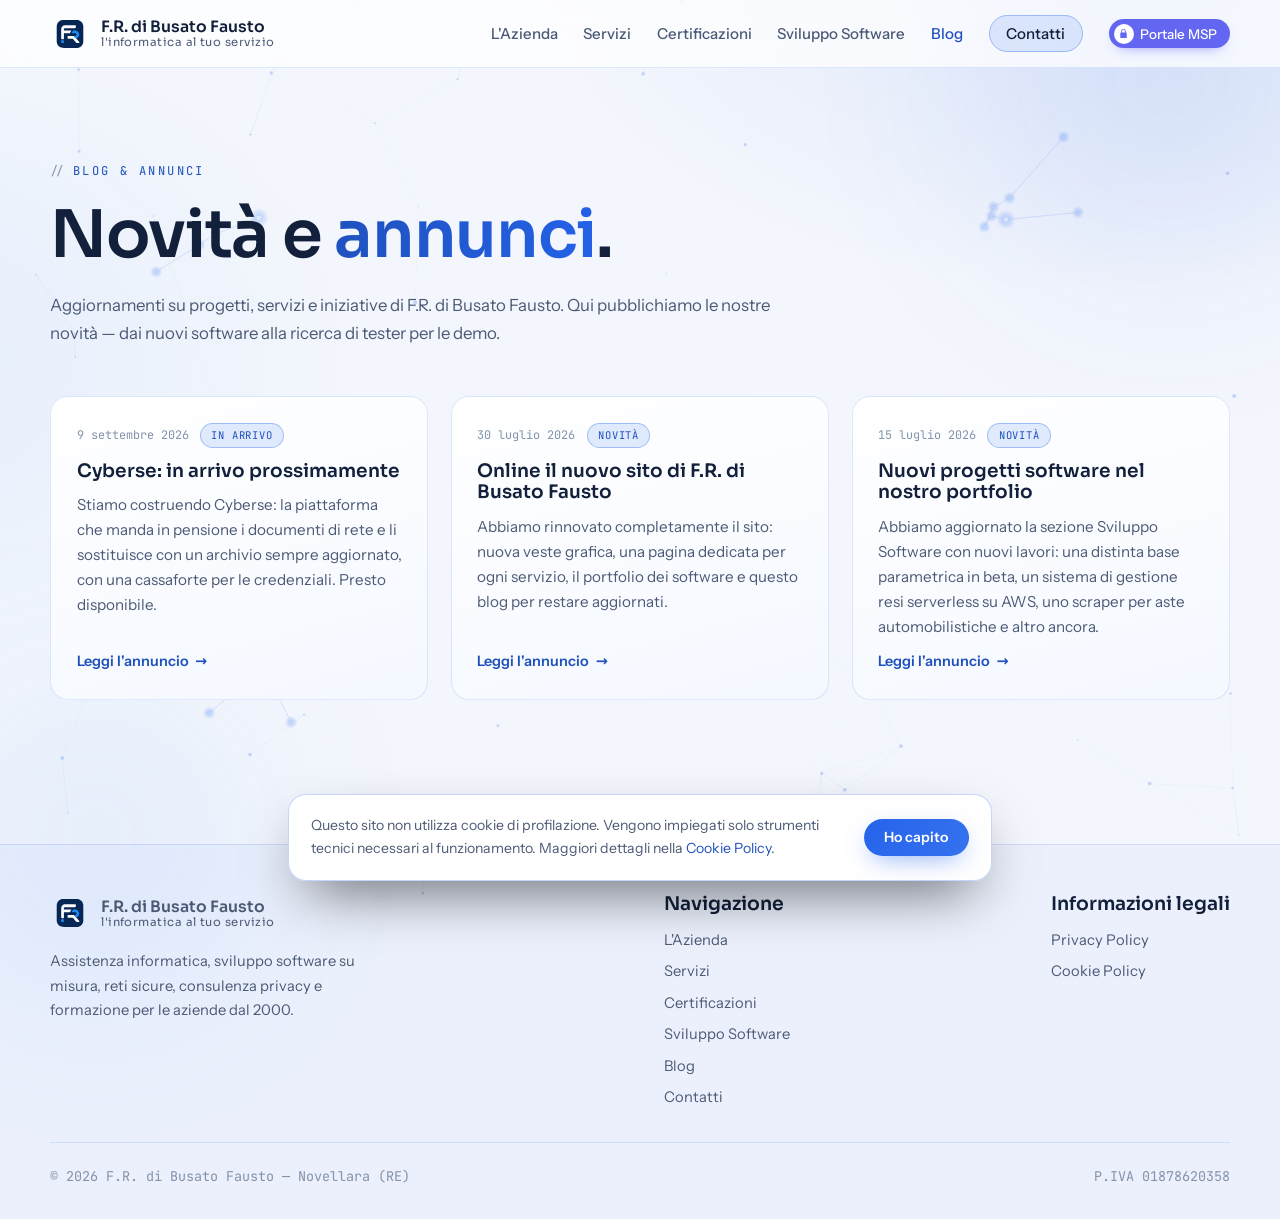
==== commit 459de488: "Menu: "Portale MSP" dopo "Contatti", più piccolo, lucchetto come icona - In tutte e 7 le pagine il b" ====
--- a/blog.html
+++ b/blog.html
@@ -45,8 +45,8 @@
         <li><a href="index.html#certificazioni">Certificazioni</a></li>
         <li><a href="sviluppo-software.html">Sviluppo Software</a></li>
         <li><a class="attivo" href="blog.html" aria-current="page">Blog</a></li>
-        <li class="nav-voce-portale"><a class="nav-portale" href="https://msp.fr-busato.it/accesso" aria-label="Portale MSP: accesso a Cyberse"><svg viewBox="0 0 24 24" fill="none" stroke="currentColor" stroke-width="2" stroke-linecap="round" stroke-linejoin="round" aria-hidden="true"><rect x="4" y="11" width="16" height="10" rx="2"/><path d="M8 11V7a4 4 0 0 1 8 0v4"/></svg>Portale MSP</a></li>
         <li><a class="nav-cta" href="index.html#contatti">Contatti</a></li>
+        <li class="nav-voce-portale"><a class="nav-portale" href="https://msp.fr-busato.it/accesso" aria-label="Portale MSP: accesso a Cyberse"><span class="nav-portale-icona" aria-hidden="true"><svg viewBox="0 0 24 24" fill="currentColor"><path fill-rule="evenodd" d="M12 2a5 5 0 0 0-5 5v3H6.5A1.5 1.5 0 0 0 5 11.5v9A1.5 1.5 0 0 0 6.5 22h11a1.5 1.5 0 0 0 1.5-1.5v-9a1.5 1.5 0 0 0-1.5-1.5H17V7a5 5 0 0 0-5-5Zm-3 8V7a3 3 0 0 1 6 0v3H9Z"/></svg></span>Portale MSP</a></li>
       </ul>
     </nav>
   </header>
--- a/assets/css/style.css
+++ b/assets/css/style.css
@@ -203,17 +203,24 @@
   transition:background .2s ease, border-color .2s ease;
 }
 .nav-cta:hover{ background:color-mix(in srgb, var(--accent) 26%, transparent); }
-/* Accesso al portale MSP di Cyberse: l'indaco del prodotto, come il riquadro
-   .richiamo, per distinguerlo da "Contatti" */
+/* Accesso al portale MSP di Cyberse, ultima voce del menu dopo "Contatti":
+   l'indaco del prodotto, come il riquadro .richiamo. Compatto, con il lucchetto
+   come icona (cerchio bianco) davanti al testo. */
 .nav-menu .nav-portale{
-  display:inline-flex; align-items:center; gap:.45rem;
-  padding:.5rem 1.05rem; border-radius:999px;
+  display:inline-flex; align-items:center; gap:.4rem;
+  padding:.3rem .8rem .3rem .32rem; border-radius:999px;
+  font-size:.84rem; line-height:1.2;
   color:#ffffff; background:#6366f1;
-  box-shadow:0 8px 20px -10px rgba(99,102,241,.8);
-  transition:background .2s ease, transform .2s ease;
-}
-.nav-menu .nav-portale:hover{ color:#ffffff; background:#4f46e5; transform:translateY(-1px); }
-.nav-portale svg{ width:15px; height:15px; flex:none; }
+  box-shadow:0 6px 14px -8px rgba(99,102,241,.8);
+  transition:background .2s ease;
+}
+.nav-menu .nav-portale:hover{ color:#ffffff; background:#4f46e5; }
+.nav-portale-icona{
+  width:20px; height:20px; flex:none; border-radius:50%;
+  display:grid; place-items:center;
+  background:#ffffff; color:#6366f1;
+}
+.nav-portale-icona svg{ width:11px; height:11px; }
 
 .nav-toggle{
   display:none; background:none; border:1px solid var(--line);
@@ -686,10 +693,12 @@
   .nav-menu.aperto{ display:flex; }
   .nav-menu li{ border-bottom:1px solid var(--line); }
   .nav-menu li:last-child{ border-bottom:0; padding-top:.9rem; }
-  .nav-menu li.nav-voce-portale{ border-bottom:0; padding-top:.9rem; }
+  /* "Contatti" e, per ultimo, il portale: due pulsanti, senza riga fra loro */
+  .nav-menu li:has(> .nav-cta){ border-bottom:0; padding-top:.9rem; }
+  .nav-menu li.nav-voce-portale{ padding-top:.6rem; }
   .nav-menu a{ display:block; padding:.85rem 0; }
   .nav-cta{ text-align:center; }
-  .nav-menu .nav-portale{ display:flex; justify-content:center; padding:.85rem 0; }
+  .nav-menu .nav-portale{ display:flex; justify-content:center; padding:.55rem 0; font-size:.9rem; }
   .nav-toggle{ display:block; }
 }
 
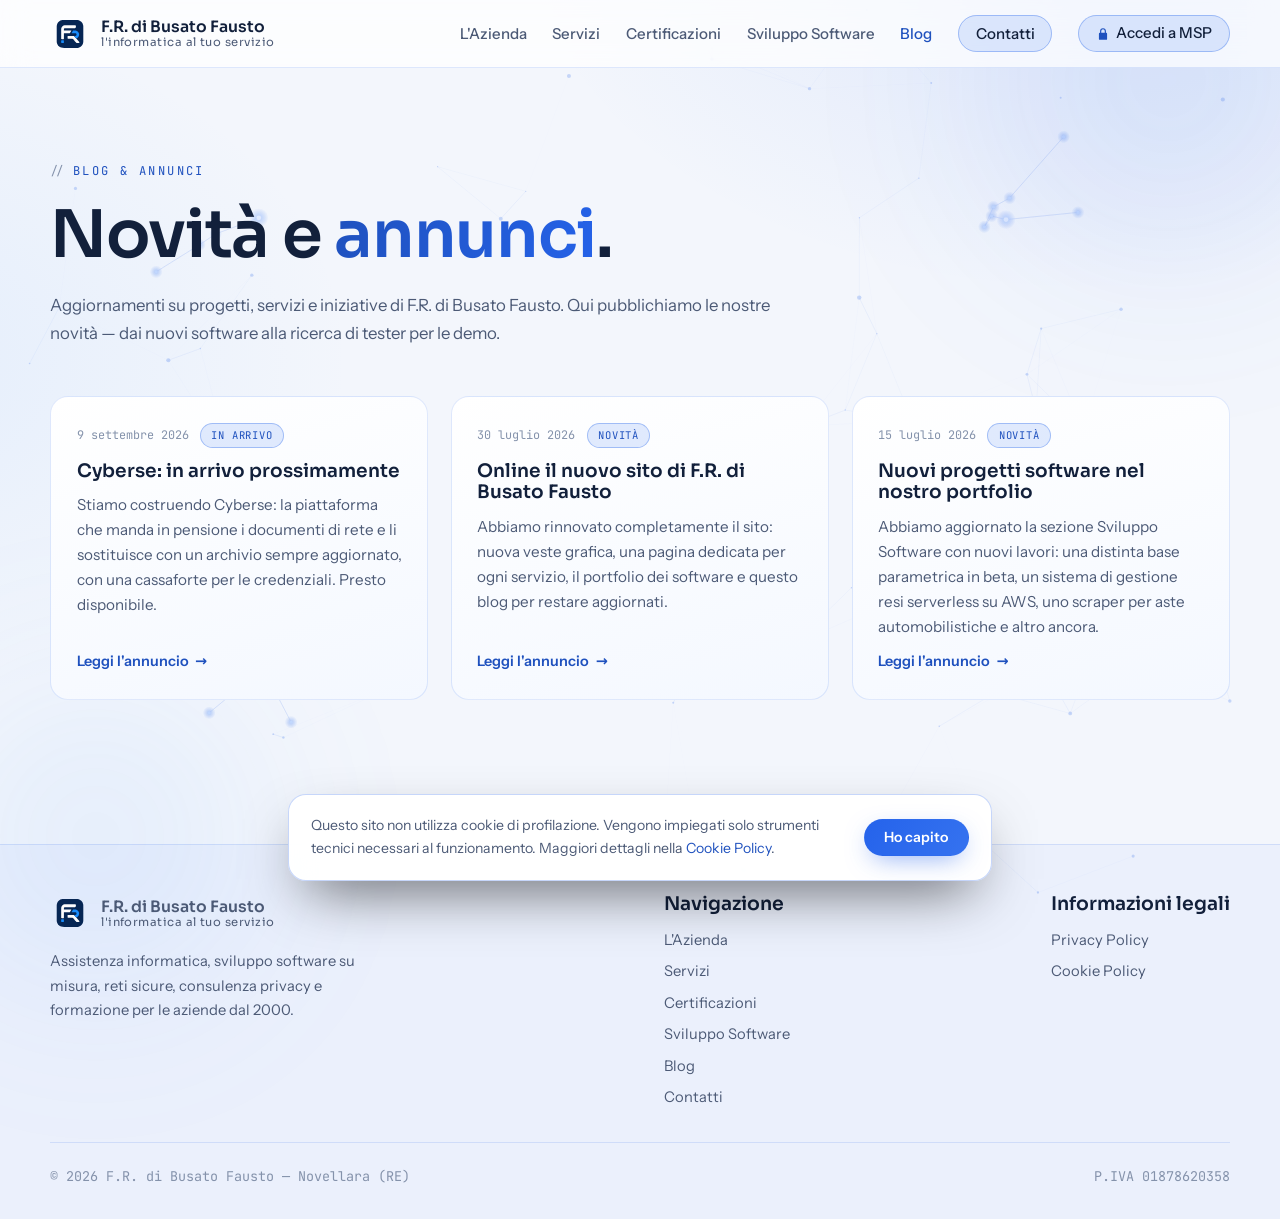
==== commit 6f9f18d6: "Menu: "Accedi a MSP" con lo stile di "Contatti" e il lucchetto davanti - Il bottone del portale pren" ====
--- a/blog.html
+++ b/blog.html
@@ -46,7 +46,7 @@
         <li><a href="sviluppo-software.html">Sviluppo Software</a></li>
         <li><a class="attivo" href="blog.html" aria-current="page">Blog</a></li>
         <li><a class="nav-cta" href="index.html#contatti">Contatti</a></li>
-        <li class="nav-voce-portale"><a class="nav-portale" href="https://msp.fr-busato.it/accesso" aria-label="Portale MSP: accesso a Cyberse"><span class="nav-portale-icona" aria-hidden="true"><svg viewBox="0 0 24 24" fill="currentColor"><path fill-rule="evenodd" d="M12 2a5 5 0 0 0-5 5v3H6.5A1.5 1.5 0 0 0 5 11.5v9A1.5 1.5 0 0 0 6.5 22h11a1.5 1.5 0 0 0 1.5-1.5v-9a1.5 1.5 0 0 0-1.5-1.5H17V7a5 5 0 0 0-5-5Zm-3 8V7a3 3 0 0 1 6 0v3H9Z"/></svg></span>Portale MSP</a></li>
+        <li class="nav-voce-portale"><a class="nav-cta nav-portale" href="https://msp.fr-busato.it/accesso"><span class="nav-portale-icona" aria-hidden="true"><svg viewBox="0 0 24 24" fill="currentColor"><path fill-rule="evenodd" d="M12 2a5 5 0 0 0-5 5v3H6.5A1.5 1.5 0 0 0 5 11.5v9A1.5 1.5 0 0 0 6.5 22h11a1.5 1.5 0 0 0 1.5-1.5v-9a1.5 1.5 0 0 0-1.5-1.5H17V7a5 5 0 0 0-5-5Zm-3 8V7a3 3 0 0 1 6 0v3H9Z"/></svg></span>Accedi a MSP</a></li>
       </ul>
     </nav>
   </header>
--- a/assets/css/style.css
+++ b/assets/css/style.css
@@ -203,24 +203,14 @@
   transition:background .2s ease, border-color .2s ease;
 }
 .nav-cta:hover{ background:color-mix(in srgb, var(--accent) 26%, transparent); }
-/* Accesso al portale MSP di Cyberse, ultima voce del menu dopo "Contatti":
-   l'indaco del prodotto, come il riquadro .richiamo. Compatto, con il lucchetto
-   come icona (cerchio bianco) davanti al testo. */
-.nav-menu .nav-portale{
-  display:inline-flex; align-items:center; gap:.4rem;
-  padding:.3rem .8rem .3rem .32rem; border-radius:999px;
-  font-size:.84rem; line-height:1.2;
-  color:#ffffff; background:#6366f1;
-  box-shadow:0 6px 14px -8px rgba(99,102,241,.8);
-  transition:background .2s ease;
-}
-.nav-menu .nav-portale:hover{ color:#ffffff; background:#4f46e5; }
-.nav-portale-icona{
-  width:20px; height:20px; flex:none; border-radius:50%;
-  display:grid; place-items:center;
-  background:#ffffff; color:#6366f1;
-}
-.nav-portale-icona svg{ width:11px; height:11px; }
+/* "Accedi a MSP" (portale di Cyberse), ultima voce del menu dopo "Contatti":
+   stesso stile di "Contatti" (.nav-cta, sull'elemento), più il lucchetto come
+   icona davanti al testo. */
+/* inline-flex prenderebbe l'interlinea del testo (1.65) e sarebbe più alto di
+   "Contatti", che è in linea: con 1.25 i due pulsanti hanno la stessa altezza */
+.nav-menu .nav-portale{ display:inline-flex; align-items:center; gap:.4rem; line-height:1.25; }
+.nav-portale-icona{ display:inline-flex; flex:none; color:var(--accent-2); }
+.nav-portale-icona svg{ width:14px; height:14px; }
 
 .nav-toggle{
   display:none; background:none; border:1px solid var(--line);
@@ -693,12 +683,11 @@
   .nav-menu.aperto{ display:flex; }
   .nav-menu li{ border-bottom:1px solid var(--line); }
   .nav-menu li:last-child{ border-bottom:0; padding-top:.9rem; }
-  /* "Contatti" e, per ultimo, il portale: due pulsanti, senza riga fra loro */
+  /* "Contatti" e, per ultimo, "Accedi a MSP": due pulsanti, senza riga fra loro */
   .nav-menu li:has(> .nav-cta){ border-bottom:0; padding-top:.9rem; }
-  .nav-menu li.nav-voce-portale{ padding-top:.6rem; }
   .nav-menu a{ display:block; padding:.85rem 0; }
   .nav-cta{ text-align:center; }
-  .nav-menu .nav-portale{ display:flex; justify-content:center; padding:.55rem 0; font-size:.9rem; }
+  .nav-menu .nav-portale{ display:flex; justify-content:center; line-height:inherit; }
   .nav-toggle{ display:block; }
 }
 
@@ -988,8 +977,7 @@
 
 /* ---- Richiamo Cyberse (sezione Servizi della home) ---- */
 .richiamo{
-  /* L'indaco di Cyberse, lo stesso del bottone .nav-portale nel menu: se
-     cambia l'uno va cambiato anche l'altro. */
+  /* L'indaco scelto per Cyberse sul sito (il prodotto usa il blu #2563eb). */
   --accent:#6366f1;
   --accent-2: color-mix(in srgb, var(--accent) 78%, #0a1220);
   --accent-soft: color-mix(in srgb, var(--accent) 15%, transparent);
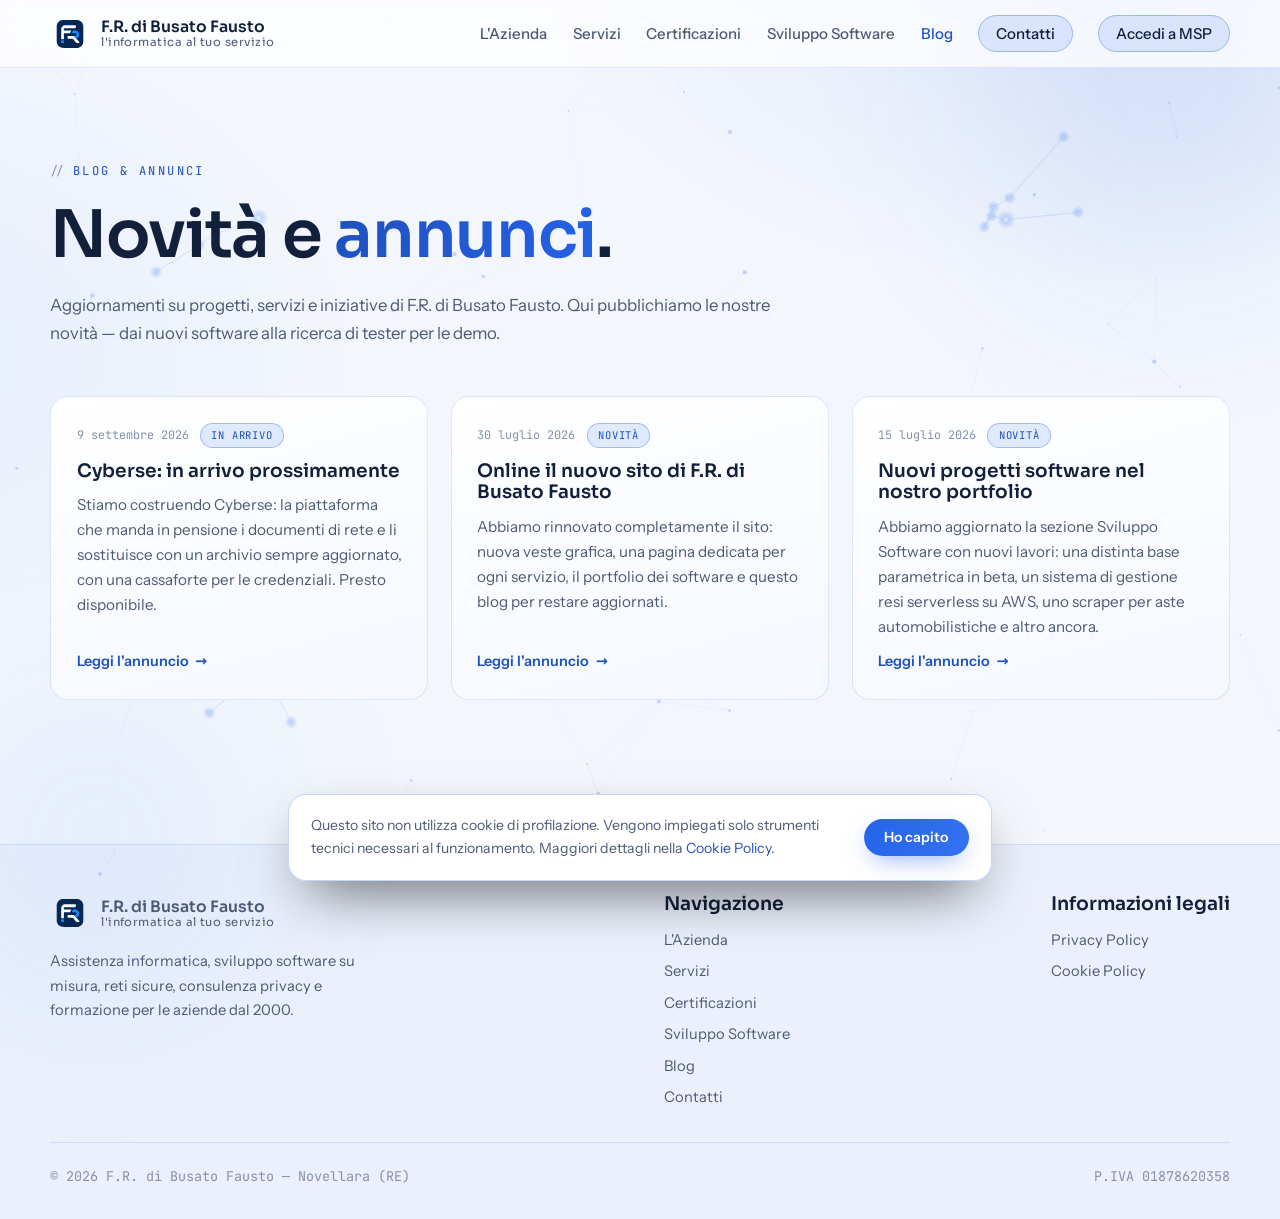
==== commit 08df37f1: "Scheda di Cyberse dalla presentazione estesa; "Accedi a MSP" senza lucchetto - cyberse.html: la sche" ====
--- a/blog.html
+++ b/blog.html
@@ -46,7 +46,7 @@
         <li><a href="sviluppo-software.html">Sviluppo Software</a></li>
         <li><a class="attivo" href="blog.html" aria-current="page">Blog</a></li>
         <li><a class="nav-cta" href="index.html#contatti">Contatti</a></li>
-        <li class="nav-voce-portale"><a class="nav-cta nav-portale" href="https://msp.fr-busato.it/accesso"><span class="nav-portale-icona" aria-hidden="true"><svg viewBox="0 0 24 24" fill="currentColor"><path fill-rule="evenodd" d="M12 2a5 5 0 0 0-5 5v3H6.5A1.5 1.5 0 0 0 5 11.5v9A1.5 1.5 0 0 0 6.5 22h11a1.5 1.5 0 0 0 1.5-1.5v-9a1.5 1.5 0 0 0-1.5-1.5H17V7a5 5 0 0 0-5-5Zm-3 8V7a3 3 0 0 1 6 0v3H9Z"/></svg></span>Accedi a MSP</a></li>
+        <li class="nav-voce-portale"><a class="nav-cta nav-portale" href="https://msp.fr-busato.it/accesso">Accedi a MSP</a></li>
       </ul>
     </nav>
   </header>
--- a/assets/css/style.css
+++ b/assets/css/style.css
@@ -203,14 +203,6 @@
   transition:background .2s ease, border-color .2s ease;
 }
 .nav-cta:hover{ background:color-mix(in srgb, var(--accent) 26%, transparent); }
-/* "Accedi a MSP" (portale di Cyberse), ultima voce del menu dopo "Contatti":
-   stesso stile di "Contatti" (.nav-cta, sull'elemento), più il lucchetto come
-   icona davanti al testo. */
-/* inline-flex prenderebbe l'interlinea del testo (1.65) e sarebbe più alto di
-   "Contatti", che è in linea: con 1.25 i due pulsanti hanno la stessa altezza */
-.nav-menu .nav-portale{ display:inline-flex; align-items:center; gap:.4rem; line-height:1.25; }
-.nav-portale-icona{ display:inline-flex; flex:none; color:var(--accent-2); }
-.nav-portale-icona svg{ width:14px; height:14px; }
 
 .nav-toggle{
   display:none; background:none; border:1px solid var(--line);
@@ -687,7 +679,6 @@
   .nav-menu li:has(> .nav-cta){ border-bottom:0; padding-top:.9rem; }
   .nav-menu a{ display:block; padding:.85rem 0; }
   .nav-cta{ text-align:center; }
-  .nav-menu .nav-portale{ display:flex; justify-content:center; line-height:inherit; }
   .nav-toggle{ display:block; }
 }
 
@@ -1932,3 +1923,139 @@
 @media (prefers-reduced-motion: reduce){
   .card-progetto{ will-change:auto; transition:none; }
 }
+
+/* ============================================================
+   Pagina Cyberse (cyberse.html) — la scheda del prodotto, costruita
+   sulla presentazione ai clienti. L'accento è l'indaco del riquadro
+   .richiamo della home: le quattro variabili si ridefiniscono tutte,
+   perché quelle derivate in :root non seguono --accent da sole.
+   ============================================================ */
+.pagina-cyberse{
+  --accent:#6366f1;
+  --accent-2: color-mix(in srgb, var(--accent) 78%, #0a1220);
+  --accent-soft: color-mix(in srgb, var(--accent) 13%, transparent);
+  --accent-line: color-mix(in srgb, var(--accent) 34%, transparent);
+}
+.cy-hero{
+  display:grid; grid-template-columns:1.3fr .9fr; gap:3rem; align-items:center;
+  padding:4.2rem 0 2.2rem;
+}
+.cy-hero .torna{ display:flex; width:fit-content; margin-bottom:1.4rem; }
+.cy-hero h1{ font-size:clamp(3rem, 7vw, 4.8rem); }
+.cy-hero .richiamo-annuncio{ margin:1.5rem 0; }
+.cy-sezione{ padding:3.4rem 0; }
+.cy-sezione > .sottotitolo{ margin-top:.8rem; }
+
+.cy-griglia{ display:grid; gap:1.2rem; margin-top:1.8rem; }
+.cy-griglia.due{ grid-template-columns:repeat(2, 1fr); }
+.cy-griglia.tre{ grid-template-columns:repeat(3, 1fr); }
+.cy-griglia.cinque{ grid-template-columns:repeat(5, 1fr); }
+.cy-carta{
+  border:1px solid var(--line); border-radius:var(--radius);
+  background:linear-gradient(165deg, var(--surface), var(--surface-2));
+  padding:1.5rem;
+}
+.cy-carta h3{ font-size:1.06rem; margin-bottom:.45rem; }
+.cy-carta p{ color:var(--muted); font-size:.95rem; margin:0; }
+.cy-num{
+  display:block; margin-bottom:.6rem;
+  font-family:var(--font-mono); font-size:.8rem; letter-spacing:.08em; color:var(--accent-2);
+}
+.cy-frase{
+  max-width:54rem; margin:1rem 0 0;
+  font-family:var(--font-display); font-weight:600; line-height:1.35;
+  font-size:clamp(1.25rem, 2.5vw, 1.7rem);
+}
+.cy-frase strong{ color:var(--accent-2); }
+
+/* Righe testo + schermata, alternate */
+.cy-riga{
+  display:grid; grid-template-columns:.85fr 1.15fr; gap:2.6rem; align-items:center;
+  margin-top:3rem;
+}
+.cy-riga.inversa > :first-child{ order:2; }
+.cy-riga h3{ font-size:1.3rem; margin-bottom:.6rem; }
+.cy-riga > div > p:not(.eyebrow):not(.sottotitolo){ color:var(--muted); margin:0 0 .8rem; }
+.cy-schermata{ margin:0; }
+.cy-schermata a{
+  display:block; overflow:hidden; background:#ffffff;
+  border:1px solid var(--line); border-radius:14px;
+  box-shadow:0 26px 54px -30px color-mix(in srgb, var(--accent) 60%, transparent);
+  transition:transform .3s ease, box-shadow .3s ease;
+}
+.cy-schermata a:hover{ transform:translateY(-3px); }
+.cy-schermata img{ display:block; width:100%; height:auto; }
+.cy-schermata figcaption{
+  margin-top:.75rem; font-family:var(--font-mono); font-size:.78rem; color:var(--faint);
+}
+.cy-schermata-larga{ margin-top:2.2rem; }
+
+/* Da dove arrivano i dati: fonti → Cyberse → che cosa vedete */
+.cy-flusso{
+  display:grid; grid-template-columns:1fr auto .8fr auto 1fr; gap:1rem; align-items:stretch;
+  margin-top:1.8rem;
+}
+.cy-freccia{ align-self:center; color:var(--accent-2); font-size:1.5rem; }
+.cy-centro{
+  display:flex; flex-direction:column; justify-content:center;
+  background:linear-gradient(165deg, #1c1836, #130f28);
+  border-color:color-mix(in srgb, var(--accent) 40%, transparent);
+}
+.cy-centro h3{ color:#ffffff; font-size:1.3rem; }
+.cy-centro p{ color:#c3d2ee; }
+.cy-elenco{ list-style:none; margin:.7rem 0 0; padding:0; display:grid; gap:.55rem; }
+.cy-elenco li{ position:relative; padding-left:1rem; color:var(--muted); font-size:.94rem; }
+.cy-elenco li::before{
+  content:""; position:absolute; left:0; top:.62em;
+  width:6px; height:6px; border-radius:50%; background:var(--accent);
+}
+.cy-elenco strong{ color:var(--text); font-weight:600; }
+
+.cy-garanzie li{ color:var(--text); }
+
+/* Segnalazioni: gravità */
+.cy-badge{
+  display:inline-block; margin-top:.9rem; padding:.2rem .6rem; border-radius:999px;
+  font-family:var(--font-mono); font-size:.68rem; letter-spacing:.06em; text-transform:uppercase;
+}
+.cy-badge.critica{ color:#b91c1c; background:rgba(220,38,38,.09); border:1px solid rgba(220,38,38,.3); }
+.cy-badge.attenzione{ color:#a16207; background:rgba(234,179,8,.12); border:1px solid rgba(202,138,4,.35); }
+
+/* Lo stesso lavoro, nei due modi */
+.cy-tabella-wrap{
+  overflow-x:auto; margin-top:1.8rem;
+  border:1px solid var(--line); border-radius:var(--radius); background:var(--surface);
+}
+.cy-tabella{ width:100%; min-width:34rem; border-collapse:collapse; }
+.cy-tabella th,
+.cy-tabella td{ padding:.85rem 1.2rem; text-align:left; border-bottom:1px solid var(--line); font-size:.95rem; }
+.cy-tabella thead th{
+  background:var(--surface-2); color:var(--faint);
+  font-family:var(--font-mono); font-size:.72rem; font-weight:500; letter-spacing:.1em; text-transform:uppercase;
+}
+.cy-tabella tbody th{ font-family:var(--font-display); font-weight:600; }
+.cy-tabella td:nth-child(2){ color:var(--muted); }
+.cy-tabella td:nth-child(3){ color:var(--accent-2); font-weight:600; }
+.cy-tabella tbody tr:last-child > *{ border-bottom:0; }
+
+.cy-nota{ margin-top:1.6rem; font-family:var(--font-mono); font-size:.78rem; color:var(--faint); }
+
+@media (max-width: 1100px){
+  .cy-griglia.cinque{ grid-template-columns:repeat(3, 1fr); }
+}
+@media (max-width: 980px){
+  .cy-hero{ grid-template-columns:1fr; gap:2.2rem; }
+  .cy-hero .richiamo-vetrina{ max-width:26rem; }
+  .cy-griglia.tre,
+  .cy-griglia.cinque{ grid-template-columns:repeat(2, 1fr); }
+  .cy-riga{ grid-template-columns:1fr; gap:1.6rem; }
+  .cy-riga.inversa > :first-child{ order:0; }
+  .cy-flusso{ grid-template-columns:1fr; }
+  .cy-freccia{ justify-self:center; transform:rotate(90deg); }
+}
+@media (max-width: 600px){
+  .cy-griglia.due,
+  .cy-griglia.tre,
+  .cy-griglia.cinque{ grid-template-columns:1fr; }
+  .cy-sezione{ padding:2.6rem 0; }
+}
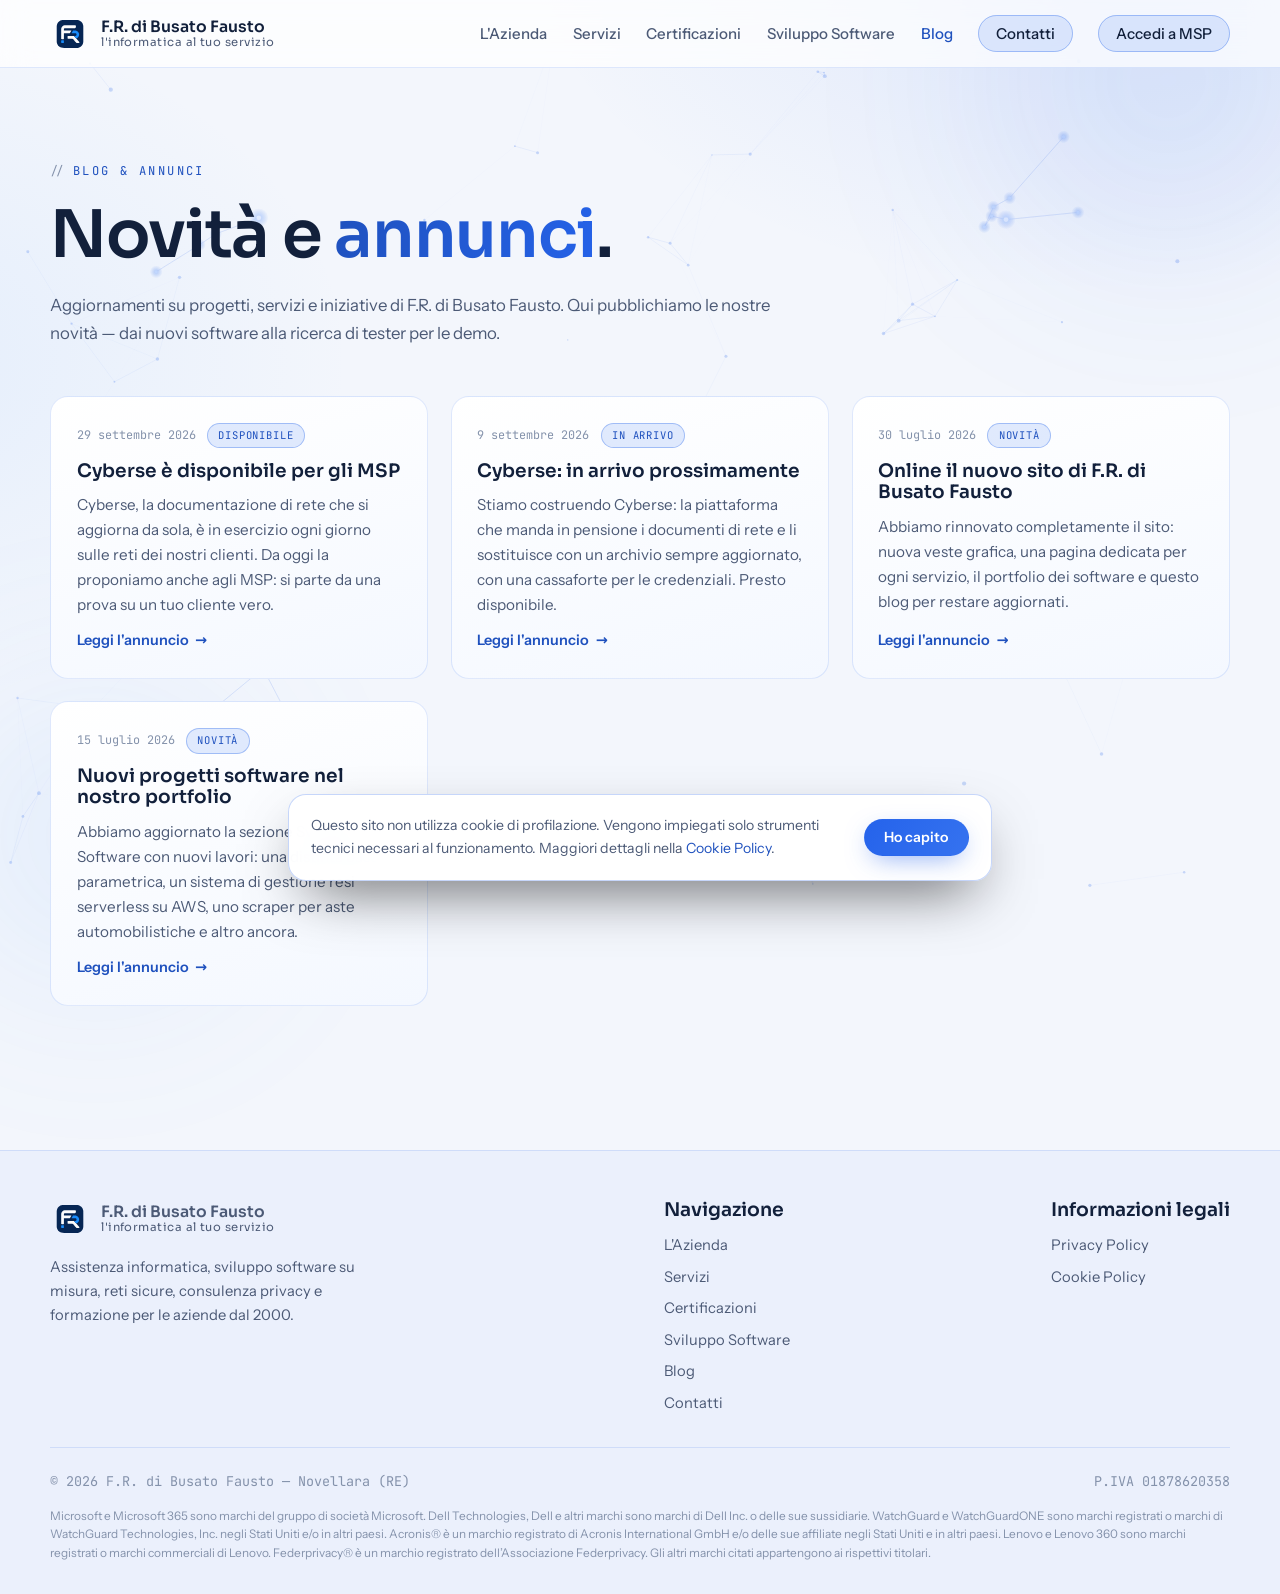
==== commit a3b8decd: "Striscia dei partner coi loghi ufficiali e nota sui marchi - «Rivenditori e partner di canale» al po" ====
--- a/blog.html
+++ b/blog.html
@@ -117,6 +117,7 @@
         <span>© <span id="anno-corrente"></span> F.R. di Busato Fausto — Novellara (RE)</span>
         <span>P.IVA 01878620358</span>
       </div>
+      <p class="footer-marchi">Microsoft e Microsoft 365 sono marchi del gruppo di società Microsoft. Dell Technologies, Dell e altri marchi sono marchi di Dell Inc. o delle sue sussidiarie. WatchGuard e WatchGuardONE sono marchi registrati o marchi di WatchGuard Technologies, Inc. negli Stati Uniti e/o in altri paesi. Acronis® è un marchio registrato di Acronis International GmbH e/o delle sue affiliate negli Stati Uniti e in altri paesi. Lenovo e Lenovo 360 sono marchi registrati o marchi commerciali di Lenovo. Federprivacy® è un marchio registrato dell’Associazione Federprivacy. Gli altri marchi citati appartengono ai rispettivi titolari.</p>
     </div>
   </footer>
 
--- a/assets/css/style.css
+++ b/assets/css/style.css
@@ -324,28 +324,42 @@
 }
 @keyframes lampeggia{ 50%{ opacity:0; } }
 
-/* Striscia partner */
+/* Striscia partner: ferma, loghi ufficiali a colori pieni, niente forme attorno.
+   I loghi PNG/SVG hanno già il loro margine di rispetto attorno; a 60px di altezza
+   Microsoft resta sopra il suo minimo (72px di larghezza, 16px di altezza): il logo
+   visibile è circa il 70% della larghezza del file. */
 .partner-striscia{
   border-block:1px solid var(--line);
   background:rgba(37,99,235,.04);
-  padding:1.2rem 0;
-}
-.partner-lista{
-  display:flex; flex-wrap:wrap; align-items:center;
-  gap:1rem 2.8rem; justify-content:center;
+  padding:1.6rem 0 1.8rem;
+}
+.partner-elenco{
+  display:flex; flex-wrap:wrap; align-items:flex-start; justify-content:center;
+  gap:1.2rem 3.2rem;
   margin:0; padding:0; list-style:none;
 }
-.partner-lista li{
+.partner{
+  display:flex; flex-direction:column; align-items:center; gap:.15rem;
+  text-align:center;
+}
+/* max-width:none: le proporzioni del logo non devono mai cedere allo spazio */
+.partner-logo{ height:60px; width:auto; max-width:none; display:block; }
+.partner-nome{
+  height:60px; display:flex; align-items:center;
   font-family:var(--font-display); font-weight:600;
-  color:var(--faint); letter-spacing:.05em; font-size:1rem;
-  display:flex; align-items:center; gap:.6rem;
-  transition:color .25s ease;
-}
-.partner-lista li::before{
-  content:""; width:6px; height:6px; border-radius:50%;
-  background:var(--accent); opacity:.55;
-}
-.partner-lista li:hover{ color:var(--muted); }
+  font-size:1.12rem; color:var(--text);
+}
+.partner-nome sup{ font-size:.55em; margin-left:.1em; }
+.partner-rapporto{
+  font-family:var(--font-mono); font-size:.72rem; letter-spacing:.04em;
+  color:var(--faint);
+}
+
+@media (max-width:700px){
+  .partner-elenco{ gap:1rem 2rem; }
+  .partner-logo, .partner-nome{ height:54px; }
+  .partner-nome{ font-size:1rem; }
+}
 
 /* ------------------------------------------------------------
    Sezione azienda
@@ -612,6 +626,11 @@
   border-top:1px solid var(--line); padding-top:1.4rem;
   display:flex; flex-wrap:wrap; justify-content:space-between; gap:.8rem;
   color:var(--faint); font-size:.84rem; font-family:var(--font-mono);
+}
+/* Nota di attribuzione dei marchi citati: la chiedono i produttori partner */
+.footer-marchi{
+  margin:.9rem 0 0; max-width:none;
+  color:var(--faint); font-size:.74rem; line-height:1.55;
 }
 
 /* ------------------------------------------------------------
@@ -754,64 +773,17 @@
 .servizio:hover::after{ opacity:1; }
 
 /* ------------------------------------------------------------
-   Partner — nastro scorrevole con badge
+   Partner — titolo della striscia
    ------------------------------------------------------------ */
-.partner-striscia{ padding:1.6rem 0 1.8rem; }
 .partner-titolo{
   font-family:var(--font-mono); font-size:.7rem; letter-spacing:.24em;
   text-transform:uppercase; color:var(--faint);
   text-align:center; margin:0 0 1.2rem;
 }
-.marquee{
-  overflow:hidden;
-  -webkit-mask-image:linear-gradient(90deg, transparent, #000 10%, #000 90%, transparent);
-  mask-image:linear-gradient(90deg, transparent, #000 10%, #000 90%, transparent);
-}
-.marquee-traccia{
-  display:flex; width:max-content;
-}
-.marquee-traccia.pronto{ animation:scorri 30s linear infinite; }
-.marquee:hover .marquee-traccia.pronto{ animation-play-state:paused; }
-@keyframes scorri{ to{ transform:translateX(-50%); } }
-.marquee-gruppo{
-  display:flex; align-items:center; gap:2.2rem;
-  list-style:none; margin:0; padding:0 1.1rem;
-}
-.badge-partner{
-  display:flex; align-items:center; gap:.8rem;
-  padding:.75rem 1.5rem; border-radius:999px;
-  border:1px solid var(--line);
-  background:linear-gradient(165deg, var(--surface), var(--surface-2));
-  filter:grayscale(.6) brightness(1);
-  transition:filter .35s ease, transform .35s ease, border-color .35s ease, box-shadow .35s ease;
-  white-space:nowrap;
-  text-decoration:none;
-}
-.badge-partner:hover{
-  filter:none; transform:translateY(-3px);
-  border-color:var(--accent-line);
-  box-shadow:0 14px 34px -16px color-mix(in srgb, var(--accent) 50%, transparent);
-  text-decoration:none;
-}
-.badge-icona{ display:grid; place-items:center; flex:none; }
-.badge-icona svg{ width:26px; height:26px; display:block; }
-.badge-nome{
-  font-family:var(--font-display); font-weight:600;
-  font-size:.98rem; color:var(--text); letter-spacing:.02em;
-}
-
-@media (max-width:700px){
-  .badge-partner{ padding:.6rem 1.15rem; gap:.6rem; }
-  .badge-icona svg{ width:22px; height:22px; }
-  .badge-nome{ font-size:.9rem; }
-}
 
 @media (prefers-reduced-motion: reduce){
   .gradiente{ animation:none; }
   .entra{ opacity:1; animation:none; }
-  .marquee-traccia.pronto{ animation:none; }
-  .marquee{ -webkit-mask-image:none; mask-image:none; }
-  .marquee-gruppo{ flex-wrap:wrap; justify-content:center; }
   .progresso{ display:none; }
 }
 
@@ -1251,6 +1223,16 @@
 .certificazione-testo strong{ font-family:var(--font-display); font-size:1.02rem; }
 .certificazione-testo span{ color:var(--faint); font-size:.82rem; font-family:var(--font-mono); }
 
+/* Iscrizioni ad associazioni: il logo resta più piccolo del marchio F.R. (40px),
+   come chiede il regolamento Federprivacy */
+.associazioni{ margin-top:1.4rem; display:flex; flex-direction:column; gap:.6rem; }
+.associazione{
+  display:flex; align-items:center; flex-wrap:wrap; gap:.5rem 1rem;
+  margin:0; color:var(--muted); font-size:.92rem;
+}
+.associazione img{ height:16px; width:auto; flex:none; }
+.associazione strong{ color:var(--text); font-weight:600; }
+
 @media (max-width:980px){
   .certificazioni-griglia{ grid-template-columns:repeat(2, 1fr); }
 }
@@ -2059,3 +2041,106 @@
   .cy-griglia.cinque{ grid-template-columns:1fr; }
   .cy-sezione{ padding:2.6rem 0; }
 }
+
+/* ============================================================
+   V10 (2026-10-06) — Punti di forza nella pagina progetto
+   e card "in evidenza" nella griglia
+   ============================================================ */
+
+/* ---- Pagina progetto: la sezione dei punti di forza (campo puntiForza) ---- */
+.progetto-flusso .blocco-forza{ max-width:none; margin:0 0 3.6rem; }
+
+/* Striscia del flusso: i passaggi che il progetto collega, il progetto in pieno */
+.forza-flusso{
+  list-style:none; margin:1.1rem 0 0; padding:0;
+  display:flex; flex-wrap:wrap; align-items:center; row-gap:.7rem;
+}
+.forza-flusso li{
+  position:relative;
+  font-family:var(--font-mono); font-size:.8rem; letter-spacing:.04em;
+  padding:.45rem .95rem; border-radius:999px;
+  background:var(--surface); border:1px solid var(--accent-line);
+  color:color-mix(in srgb, var(--accent) 70%, #0a1220);
+}
+.forza-flusso li + li{ margin-left:2rem; }
+.forza-flusso li + li::before{
+  content:"→"; position:absolute; left:-1.45rem; top:50%; transform:translateY(-50%);
+  font-family:var(--font-body); color:var(--faint);
+}
+.forza-flusso li.corrente{
+  /* il colore del progetto un po' più scuro: il bianco resta leggibile anche coi colori tenui */
+  background:color-mix(in srgb, var(--accent) 85%, #0a1220);
+  border-color:color-mix(in srgb, var(--accent) 85%, #0a1220);
+  color:#fff; font-weight:600;
+  box-shadow:0 10px 26px -12px color-mix(in srgb, var(--accent) 75%, transparent);
+}
+
+/* Le schede: una per punto, con la riga d'accento in testa */
+.forza-griglia{
+  display:grid; grid-template-columns:repeat(4, 1fr); gap:1.1rem;
+  margin-top:1.6rem;
+}
+.forza-card{
+  position:relative; overflow:hidden;
+  padding:1.45rem 1.35rem 1.55rem;
+  border-radius:var(--radius);
+  background:linear-gradient(165deg, color-mix(in srgb, var(--accent) 9%, #ffffff) 0%, var(--surface) 70%);
+  border:1px solid var(--accent-line);
+  transition:transform .3s ease, box-shadow .3s ease, border-color .3s ease;
+}
+.forza-card::before{
+  content:""; position:absolute; inset:0 0 auto 0; height:3px;
+  background:linear-gradient(90deg, var(--accent), color-mix(in srgb, var(--accent) 25%, transparent));
+}
+.forza-card:hover{
+  transform:translateY(-4px);
+  border-color:color-mix(in srgb, var(--accent) 55%, transparent);
+  box-shadow:0 22px 48px -26px color-mix(in srgb, var(--accent) 60%, transparent);
+}
+.forza-num{
+  font-family:var(--font-mono); font-size:.78rem; letter-spacing:.18em;
+  color:color-mix(in srgb, var(--accent) 70%, #0a1220);
+}
+.blocco-forza .forza-card h3{ margin:.55rem 0 .45rem; font-family:var(--font-display); }
+.blocco-forza .forza-card p{ margin:0; color:var(--muted); font-size:.95rem; line-height:1.55; }
+
+@media (max-width:980px){
+  .forza-griglia{ grid-template-columns:repeat(2, 1fr); }
+}
+@media (max-width:600px){
+  .forza-griglia{ grid-template-columns:1fr; }
+}
+
+/* ---- Griglia dei progetti: la card in evidenza (campo evidenza) ----
+   Chiara come le altre, nel colore del progetto appena più carico: si distingue
+   per il bordo pieno, l'alone leggero e l'etichetta. (Il 2026-10-06 era stata
+   provata scura: troppo diversa dal resto della vetrina, utente) */
+.card-progetto.card-in-evidenza{
+  border:1.5px solid color-mix(in srgb, var(--c) 55%, transparent);
+  background:
+    radial-gradient(120% 110% at 85% 110%, color-mix(in srgb, var(--c) 24%, transparent), transparent 55%),
+    linear-gradient(160deg, color-mix(in srgb, var(--c) 16%, #ffffff) 0%, color-mix(in srgb, var(--c) 6%, #f4f8ff) 100%);
+  box-shadow:
+    0 0 0 4px color-mix(in srgb, var(--c) 9%, transparent),
+    0 26px 56px -30px color-mix(in srgb, var(--c) 55%, transparent);
+}
+.card-evidenza{
+  display:inline-flex; align-items:center; gap:.45rem;
+  font-family:var(--font-mono); font-size:.72rem; letter-spacing:.06em; font-weight:600;
+  /* il colore del progetto un po' più scuro: il bianco resta leggibile */
+  color:#fff; background:color-mix(in srgb, var(--c) 85%, #0a1220);
+  padding:.28rem .8rem; border-radius:999px;
+  box-shadow:0 6px 18px -8px var(--c);
+}
+.card-evidenza::before{
+  content:""; width:6px; height:6px; border-radius:50%; background:#fff; flex:none;
+}
+/* Come i motivi: nessuna animazione sempre attiva, il punto pulsa solo al passaggio */
+.card-progetto:hover .card-evidenza::before{ animation:evidenza-pulsa 1.6s ease-in-out infinite; }
+@keyframes evidenza-pulsa{
+  0%, 100%{ opacity:1; transform:scale(1); }
+  50%{ opacity:.35; transform:scale(.7); }
+}
+@media (prefers-reduced-motion: reduce){
+  .card-progetto:hover .card-evidenza::before{ animation:none; }
+}
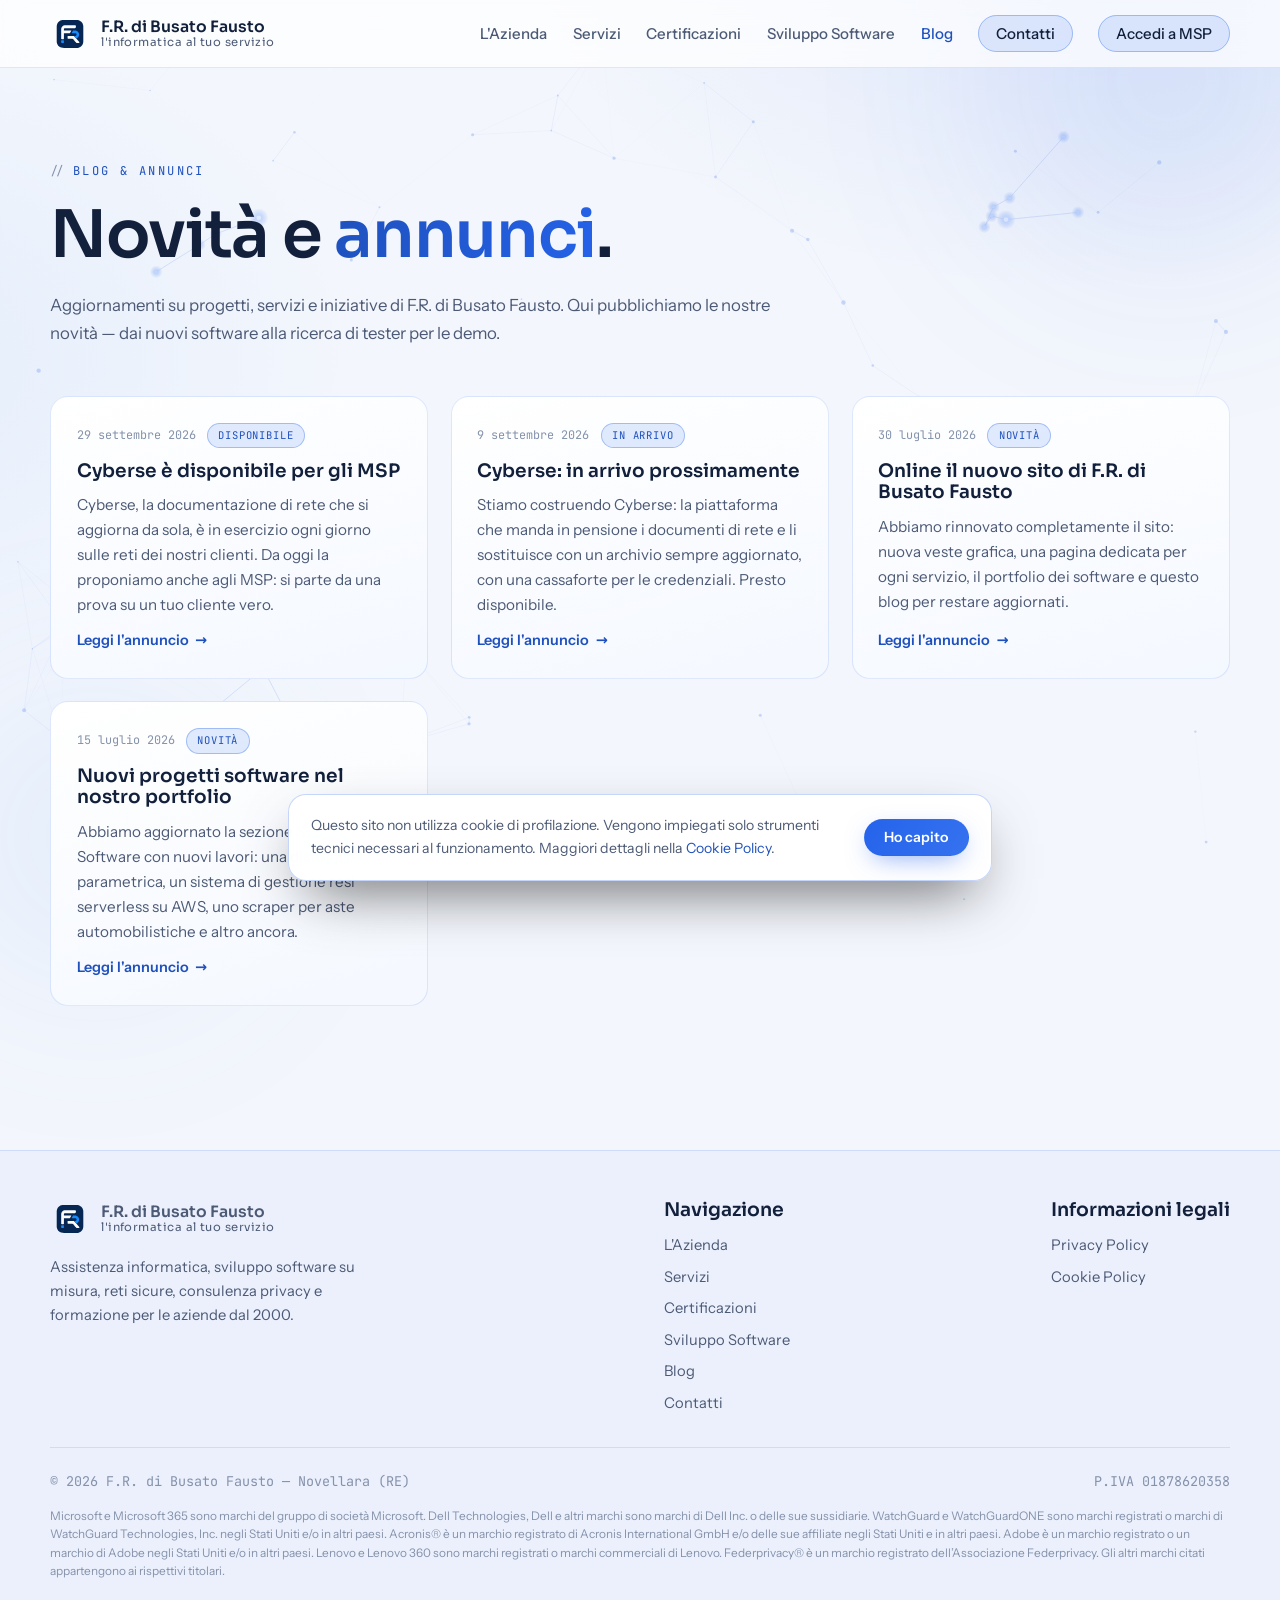
==== commit b096250f: "Striscia partner: badge Acronis Authorized Reseller e Adobe - Acronis: accanto a «Registered Service" ====
--- a/blog.html
+++ b/blog.html
@@ -117,7 +117,7 @@
         <span>© <span id="anno-corrente"></span> F.R. di Busato Fausto — Novellara (RE)</span>
         <span>P.IVA 01878620358</span>
       </div>
-      <p class="footer-marchi">Microsoft e Microsoft 365 sono marchi del gruppo di società Microsoft. Dell Technologies, Dell e altri marchi sono marchi di Dell Inc. o delle sue sussidiarie. WatchGuard e WatchGuardONE sono marchi registrati o marchi di WatchGuard Technologies, Inc. negli Stati Uniti e/o in altri paesi. Acronis® è un marchio registrato di Acronis International GmbH e/o delle sue affiliate negli Stati Uniti e in altri paesi. Lenovo e Lenovo 360 sono marchi registrati o marchi commerciali di Lenovo. Federprivacy® è un marchio registrato dell’Associazione Federprivacy. Gli altri marchi citati appartengono ai rispettivi titolari.</p>
+      <p class="footer-marchi">Microsoft e Microsoft 365 sono marchi del gruppo di società Microsoft. Dell Technologies, Dell e altri marchi sono marchi di Dell Inc. o delle sue sussidiarie. WatchGuard e WatchGuardONE sono marchi registrati o marchi di WatchGuard Technologies, Inc. negli Stati Uniti e/o in altri paesi. Acronis® è un marchio registrato di Acronis International GmbH e/o delle sue affiliate negli Stati Uniti e in altri paesi. Adobe è un marchio registrato o un marchio di Adobe negli Stati Uniti e/o in altri paesi. Lenovo e Lenovo 360 sono marchi registrati o marchi commerciali di Lenovo. Federprivacy® è un marchio registrato dell’Associazione Federprivacy. Gli altri marchi citati appartengono ai rispettivi titolari.</p>
     </div>
   </footer>
 
--- a/assets/css/style.css
+++ b/assets/css/style.css
@@ -344,6 +344,15 @@
 }
 /* max-width:none: le proporzioni del logo non devono mai cedere allo spazio */
 .partner-logo{ height:60px; width:auto; max-width:none; display:block; }
+/* Badge di livello: porta già scritto il rapporto, quindi niente didascalia sotto.
+   64px di altezza (file a 2x) perché le due righe del badge restino leggibili;
+   spazio libero attorno, nessuna forma o ombra aggiunta. */
+.partner-badge{ height:64px; width:auto; max-width:none; display:block; margin:-2px 0 0; }
+/* Più badge dello stesso produttore (Acronis: Service Provider e Reseller): affiancati,
+   uno sotto l'altro quando lo spazio non basta */
+.partner-badge-coppia{
+  flex-direction:row; flex-wrap:wrap; justify-content:center; gap:.8rem 1.2rem;
+}
 .partner-nome{
   height:60px; display:flex; align-items:center;
   font-family:var(--font-display); font-weight:600;
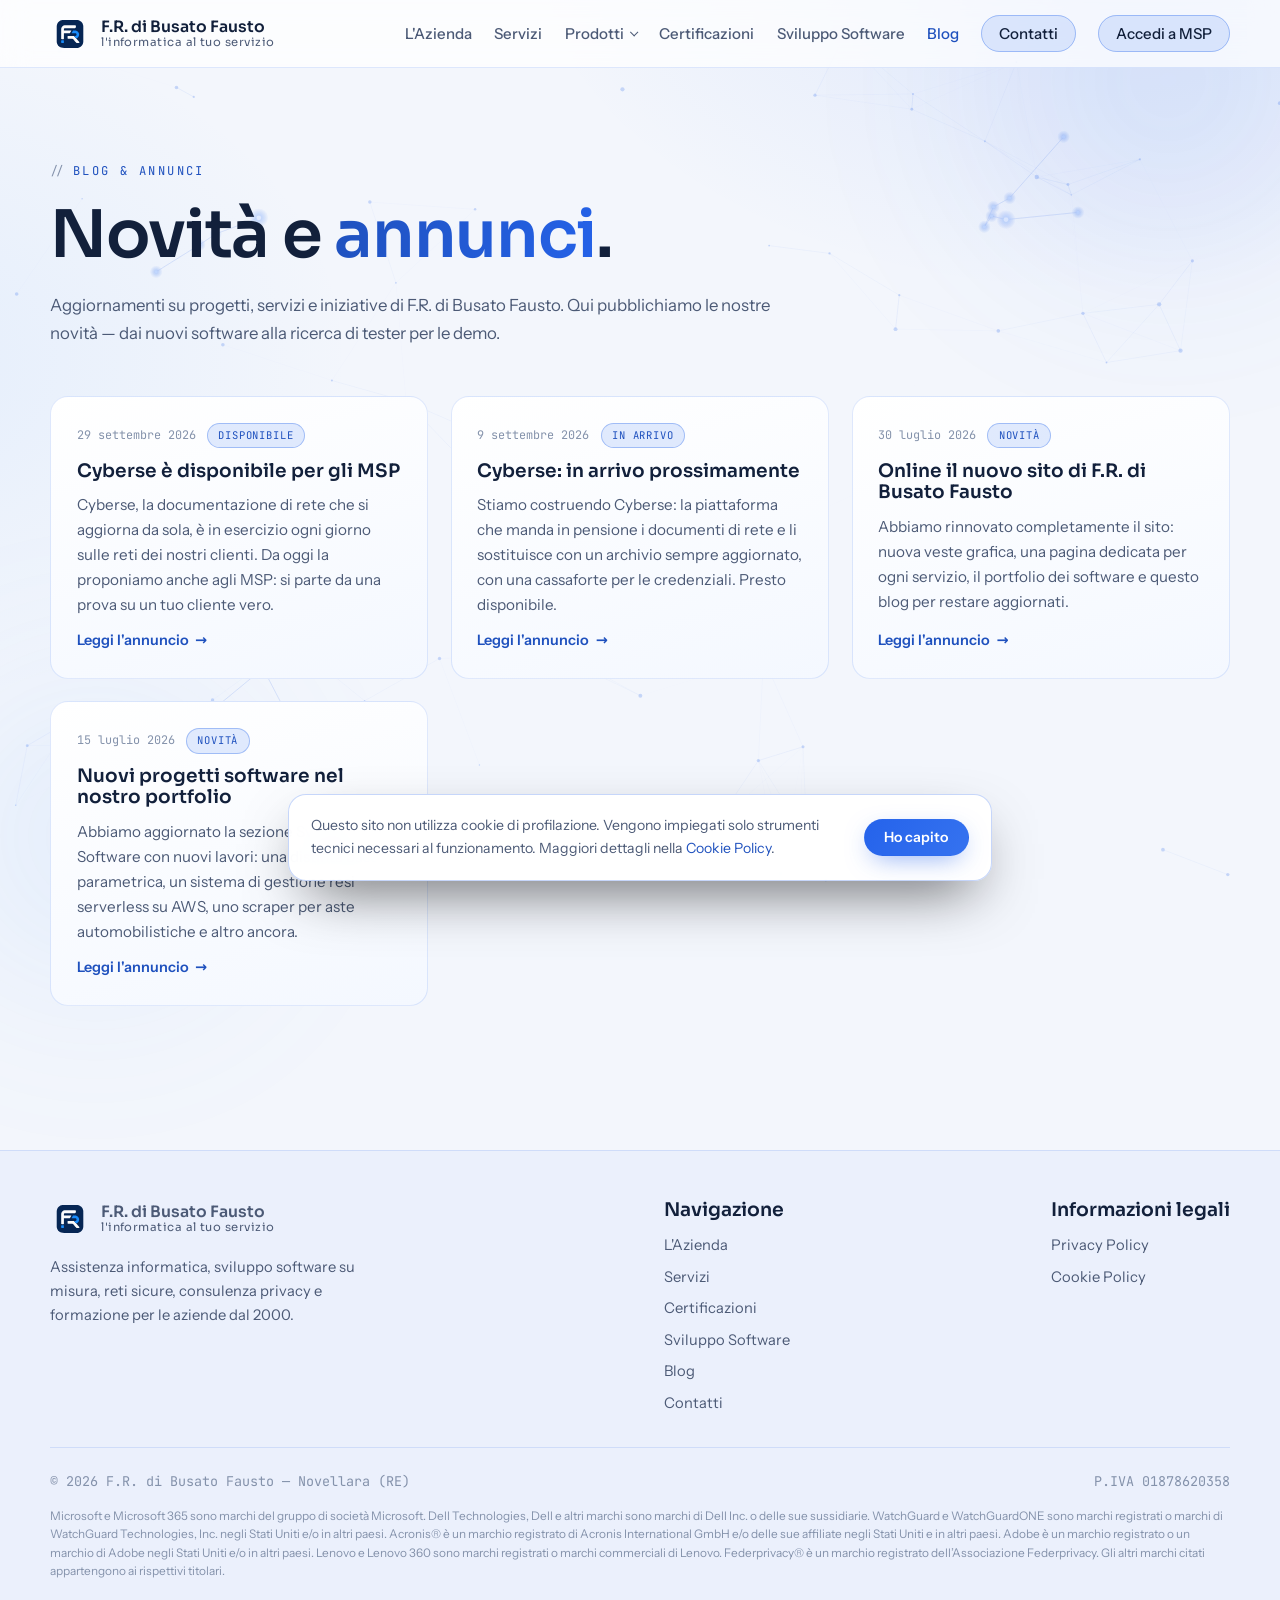
==== commit ce8e03c3: "Menu: la voce «Prodotti» a fianco di «Servizi», con Cyberse e frGest - Richiesta di Fausto (2026-11-" ====
--- a/blog.html
+++ b/blog.html
@@ -42,6 +42,13 @@
       <ul class="nav-menu" id="menu">
         <li><a href="index.html#azienda">L'Azienda</a></li>
         <li><a href="index.html#servizi">Servizi</a></li>
+        <li class="nav-gruppo">
+          <a href="index.html#prodotti">Prodotti</a>
+          <ul class="nav-sotto">
+            <li><a href="cyberse.html">Cyberse</a></li>
+            <li><a href="frgest.html">frGest</a></li>
+          </ul>
+        </li>
         <li><a href="index.html#certificazioni">Certificazioni</a></li>
         <li><a href="sviluppo-software.html">Sviluppo Software</a></li>
         <li><a class="attivo" href="blog.html" aria-current="page">Blog</a></li>
--- a/assets/css/style.css
+++ b/assets/css/style.css
@@ -186,7 +186,7 @@
 }
 
 .nav-menu{
-  display:flex; align-items:center; gap:1.6rem;
+  display:flex; align-items:center; gap:1.4rem;
   list-style:none; margin:0; padding:0;
 }
 .nav-menu a{
@@ -195,6 +195,28 @@
 }
 .nav-menu a:hover{ color:var(--text); text-decoration:none; }
 .nav-menu a.attivo{ color:var(--accent-2); }
+/* Voce con un sottomenu (Prodotti): si apre col passaggio del mouse e con la
+   tastiera. La voce resta un link ai riquadri della home: col tocco si arriva lì. */
+.nav-gruppo{ position:relative; }
+.nav-gruppo > a::after{
+  content:""; display:inline-block; width:.42em; height:.42em; margin-left:.45em;
+  border-right:1.5px solid currentColor; border-bottom:1.5px solid currentColor;
+  transform:translateY(-.18em) rotate(45deg);
+}
+.nav-sotto{
+  position:absolute; top:calc(100% + .7rem); left:-.9rem; z-index:10;
+  min-width:10rem; margin:0; padding:.45rem; list-style:none;
+  background:var(--surface); border:1px solid var(--line); border-radius:var(--radius-sm);
+  box-shadow:0 18px 40px -22px rgba(18,32,59,.35);
+  opacity:0; visibility:hidden; transform:translateY(-4px);
+  transition:opacity .18s ease, transform .18s ease, visibility .18s;
+}
+/* Il ponte fra la voce e il riquadro: senza, il mouse ci esce e il menu si chiude */
+.nav-sotto::before{ content:""; position:absolute; left:0; right:0; bottom:100%; height:.8rem; }
+.nav-gruppo:hover .nav-sotto,
+.nav-gruppo:focus-within .nav-sotto{ opacity:1; visibility:visible; transform:none; }
+.nav-sotto a{ display:block; padding:.5rem .7rem; border-radius:8px; }
+.nav-sotto a:hover{ background:var(--surface-2); }
 .nav-cta{
   padding:.5rem 1.05rem; border-radius:999px;
   border:1px solid var(--accent-line);
@@ -686,13 +708,15 @@
   .card-progetto.md{ grid-column:span 1; }
 }
 
-/* Menu: con il bottone del portale, le otto voci della home e il marchio stanno
-   su una riga solo da ~1070 px in su (misurato). Sotto i 1180 px si stringe la
-   spaziatura, sotto i 1100 px si passa al menu a tendina, come su telefono. */
-@media (max-width: 1180px){
+/* Menu: con il bottone del portale, le nove voci della home e il marchio stanno
+   su una riga, col marchio intero, solo da ~1158 px in su (misurato). Sotto i
+   1220 px si stringe la spaziatura, sotto i 1170 px si passa al menu a tendina,
+   come su telefono. Sotto la soglia il marchio non sparisce: si schiaccia su tre
+   righe, quindi chi aggiunge una voce deve rimisurare la sua larghezza. */
+@media (max-width: 1220px){
   .nav-menu{ gap:1rem; }
 }
-@media (max-width: 1100px){
+@media (max-width: 1170px){
   .nav-menu{
     position:absolute; top:100%; left:0; right:0;
     flex-direction:column; align-items:stretch; gap:0;
@@ -708,6 +732,16 @@
   .nav-menu a{ display:block; padding:.85rem 0; }
   .nav-cta{ text-align:center; }
   .nav-toggle{ display:block; }
+  /* Nel menu a tendina il sottomenu è sempre aperto, rientrato sotto la sua voce */
+  .nav-gruppo > a::after, .nav-sotto::before{ display:none; }
+  .nav-sotto{
+    position:static; min-width:0; padding:0 0 .4rem 1rem;
+    background:none; border:0; border-radius:0; box-shadow:none;
+    opacity:1; visibility:visible; transform:none; transition:none;
+  }
+  .nav-menu .nav-sotto li{ border-bottom:0; padding-top:0; }
+  .nav-menu .nav-sotto a{ padding:.5rem 0; }
+  .nav-sotto a:hover{ background:none; }
 }
 
 @media (max-width: 700px){
@@ -975,6 +1009,9 @@
     0 0 56px 2px color-mix(in srgb, var(--accent) 42%, transparent),
     0 26px 66px -26px color-mix(in srgb, var(--accent) 60%, transparent);
 }
+/* Il richiamo di frGest: stesso blocco, con l'accento e il fondo di frGest */
+.richiamo-frgest{ --accent:#2563eb; }
+.richiamo-frgest .richiamo-vetrina{ background:linear-gradient(165deg, #10264f, #0a1a38); }
 .richiamo-titolo{ font-size:clamp(1.4rem, 2.6vw, 1.7rem); margin:.3rem 0 .8rem; }
 .richiamo-testo > p:not(.eyebrow){ color:var(--muted); margin:0; max-width:40rem; }
 .richiamo-annuncio{
@@ -1221,6 +1258,14 @@
   box-shadow:0 16px 38px -18px color-mix(in srgb, var(--accent) 45%, transparent);
 }
 .certificazione img{ height:34px; width:auto; max-width:150px; object-fit:contain; flex:none; }
+/* Badge della certificazione (Acronis Academy): più grande del logo, perché la scritta si legga */
+.certificazione img.certificazione-medaglia{ height:88px; max-width:none; margin:-.4rem 0 -.3rem; }
+/* Miniatura di un attestato: un foglio, col bordo per staccarsi dalla scheda chiara */
+.certificazione img.certificazione-miniatura{
+  height:120px; max-width:none; background:#fff;
+  border:1px solid var(--line); border-radius:4px;
+  box-shadow:0 6px 16px -8px rgba(18,32,59,.35);
+}
 .certificazione-badge{
   width:44px; height:44px; border-radius:12px; flex:none;
   display:grid; place-items:center;
@@ -1231,6 +1276,7 @@
 .certificazione-testo{ display:flex; flex-direction:column; gap:.2rem; line-height:1.3; }
 .certificazione-testo strong{ font-family:var(--font-display); font-size:1.02rem; }
 .certificazione-testo span{ color:var(--faint); font-size:.82rem; font-family:var(--font-mono); }
+.certificazione-verifica{ font-size:.82rem; margin-top:.15rem; }
 
 /* Iscrizioni ad associazioni: il logo resta più piccolo del marchio F.R. (40px),
    come chiede il regolamento Federprivacy */
@@ -1746,7 +1792,7 @@
 }
 
 @media (prefers-reduced-motion: reduce){
-  .m-pulse, .m-flow, .m-sweep, .m-halo, .m-write, .m-bar, .m-travel{ animation:none; }
+  .m-pulse, .m-flow, .m-sweep, .m-halo, .m-write, .m-bar, .m-travel, .m-esplodi{ animation:none; }
   .m-node, .m-blip{ opacity:.7; }
   .m-write{ stroke-dashoffset:0; }
 }
@@ -1862,11 +1908,11 @@
    V9 — Animazioni sobrie: i motivi si muovono SOLO al passaggio
    del cursore. Da fermi mostrano un fotogramma statico elegante.
    ============================================================ */
-.m-pulse, .m-flow, .m-sweep, .m-halo, .m-bar, .m-travel{
+.m-pulse, .m-flow, .m-sweep, .m-halo, .m-bar, .m-travel, .m-esplodi{
   animation-play-state:paused;
 }
 :is(.card-progetto:hover, .progetto-hero-motivo:hover, .duo-img:hover)
-  :is(.m-pulse, .m-flow, .m-sweep, .m-halo, .m-bar, .m-travel){
+  :is(.m-pulse, .m-flow, .m-sweep, .m-halo, .m-bar, .m-travel, .m-esplodi){
   animation-play-state:running;
 }
 /* Da fermi i nodi restano ben visibili (non nel loro minimo) */
@@ -1927,6 +1973,24 @@
   --accent-soft: color-mix(in srgb, var(--accent) 13%, transparent);
   --accent-line: color-mix(in srgb, var(--accent) 34%, transparent);
 }
+/* Pagina frGest (frgest.html): stessi blocchi di Cyberse, con l'accento di frGest */
+.pagina-frgest{
+  --accent:#2563eb;
+  --accent-2: color-mix(in srgb, var(--accent) 78%, #0a1220);
+  --accent-soft: color-mix(in srgb, var(--accent) 13%, transparent);
+  --accent-line: color-mix(in srgb, var(--accent) 34%, transparent);
+}
+.pagina-frgest .cy-centro{ background:linear-gradient(165deg, #10264f, #0a1a38); }
+.richiamo-marchio.fg-marchio{
+  display:flex; align-items:center; gap:1.1rem; padding:1.3rem 1.4rem;
+  background:linear-gradient(165deg, var(--surface), var(--surface-2));
+}
+.richiamo-marchio.fg-marchio img{ width:72px; height:72px; flex:none; }
+.fg-marchio strong{ display:block; font-family:var(--font-display); font-size:1.7rem; line-height:1.1; }
+.fg-marchio span{ display:block; margin-top:.3rem; font-family:var(--font-mono); font-size:.72rem; color:var(--faint); }
+.fg-limiti{ margin:0; gap:.8rem; }
+.fg-limiti li{ font-size:1rem; }
+.cy-sezione .stat-griglia{ margin-top:1.8rem; }
 .cy-hero{
   display:grid; grid-template-columns:1.3fr .9fr; gap:3rem; align-items:center;
   padding:4.2rem 0 2.2rem;
@@ -2153,3 +2217,351 @@
 @media (prefers-reduced-motion: reduce){
   .card-progetto:hover .card-evidenza::before{ animation:none; }
 }
+
+/* ============================================================
+   V11 (2026-10-27) — Sezioni libere nella pagina progetto
+   (campi testoForza e sezioni di progetti.js)
+   ============================================================ */
+
+/* Il paragrafo sotto il titolo resta di una misura leggibile, anche a tutta larghezza */
+.progetto-flusso .blocco-forza > p{ max-width:46rem; }
+
+/* La fila di numeri: le schede dei servizi, con la riga d'accento dei punti di forza */
+.blocco-forza .stat{ position:relative; overflow:hidden; border-color:var(--accent-line); }
+.blocco-forza .stat::before{
+  content:""; position:absolute; inset:0 0 auto 0; height:3px;
+  background:linear-gradient(90deg, var(--accent), color-mix(in srgb, var(--accent) 25%, transparent));
+}
+
+/* ============================================================
+   V12 (2026-10-31) — Sviluppo Software: l'apertura e il metodo.
+   Pagina progetto: cifre in testa, confronto, sezione «notte»
+   (campi inBreve e sezioni[].confronto / .tema / .link di
+   progetti.js). Il motivo esploso di Compono.
+   ============================================================ */
+:root{
+  /* Il blu notte della presentazione di Compono, per i riquadri scuri */
+  --notte:        #0f1b2d;
+  --notte-2:      #18263c;
+  --notte-testo:  #c8d2e2;
+  --notte-tenue:  #a3b1c7;
+  --notte-chiaro: #86a8f2;
+  --notte-linea:  rgba(134,168,242,.18);
+  --ease-out:     cubic-bezier(.16,1,.3,1);
+}
+
+/* ---- Apertura della pagina ---- */
+.sw-apertura{ padding-bottom:2.8rem; }
+.sw-apertura .sottotitolo{ margin-top:1.2rem; font-size:1.1rem; }
+.sw-apertura .hero-azioni{ margin-top:1.9rem; }
+.sw-parole{
+  list-style:none; margin:2.2rem 0 0; padding:0;
+  display:flex; flex-wrap:wrap; gap:.7rem 1.7rem;
+  font-family:var(--font-mono); font-size:.8rem; letter-spacing:.04em; color:var(--muted);
+}
+.sw-parole li{ display:inline-flex; align-items:center; gap:.55rem; }
+.sw-parole li::before{
+  content:"✓"; display:grid; place-items:center; flex:none;
+  width:1.3rem; height:1.3rem; border-radius:50%;
+  font-size:.66rem; font-weight:700; color:#fff;
+  background:var(--accent);
+}
+.sw-progetti{ padding-bottom:2rem; }
+#progetti, #metodo, #prodotti{ scroll-margin-top:6rem; }
+
+/* ---- Il metodo ---- */
+.metodo{ padding:4.5rem 0 2rem; }
+.metodo-testa h2{ max-width:46rem; }
+.metodo-intro{
+  display:grid; grid-template-columns:minmax(0,1.15fr) minmax(0,.85fr); gap:1.2rem 3rem; align-items:start;
+  margin-top:2rem;
+}
+.metodo-intro p{ margin:0; color:var(--muted); }
+.metodo-intro .metodo-lead{
+  font-family:var(--font-display); font-weight:500; line-height:1.55;
+  font-size:clamp(1.08rem, 1.7vw, 1.26rem); color:var(--text);
+}
+.metodo-blocco{ margin-top:5rem; }
+.metodo-sottotitolo{ font-size:clamp(1.35rem, 2.4vw, 1.75rem); }
+
+/* Il percorso: titolo fermo a sinistra, le cinque tappe a destra */
+.metodo-percorso{
+  display:grid; grid-template-columns:minmax(0,.72fr) minmax(0,1.6fr); gap:1.8rem 3.4rem; align-items:start;
+}
+.percorso-testa{ position:sticky; top:7rem; }
+.percorso-testa h3{ font-size:clamp(1.35rem, 2.4vw, 1.75rem); }
+.percorso-testa p{ color:var(--muted); margin:.7rem 0 0; max-width:22rem; }
+.percorso{ list-style:none; margin:0; padding:0; }
+.tappa{
+  position:relative;
+  display:grid; grid-template-columns:3rem minmax(0,1fr); gap:0 1.4rem;
+  padding-bottom:1.6rem;
+}
+.tappa:last-child{ padding-bottom:0; }
+/* Il tratto fino alla tappa dopo: la base, e sopra la parte accesa (--avanza, da metodo.js) */
+.tappa:not(:last-child)::before,
+.tappa:not(:last-child)::after{
+  content:""; position:absolute; left:calc(1.5rem - 1px); top:1.5rem; bottom:-1.5rem;
+  width:2px; border-radius:2px;
+}
+.tappa:not(:last-child)::before{ background:var(--line-forte); }
+.tappa:not(:last-child)::after{
+  background:linear-gradient(180deg, var(--accent), color-mix(in srgb, var(--accent) 55%, #38bdf8));
+  transform-origin:top; transform:scaleY(var(--avanza, 1));
+}
+.tappa-segno{
+  position:relative; z-index:1;
+  width:3rem; height:3rem; border-radius:50%;
+  display:grid; place-items:center;
+  font-family:var(--font-mono); font-size:.82rem; font-weight:500; letter-spacing:.04em;
+  color:#fff; background:var(--accent); border:2px solid var(--accent);
+  box-shadow:0 0 0 5px var(--bg), 0 10px 24px -10px color-mix(in srgb, var(--accent) 80%, transparent);
+  transition:background-color .45s var(--ease-out), color .45s var(--ease-out), border-color .45s var(--ease-out);
+}
+.tappa-testo{
+  padding:1.15rem 1.35rem 1.25rem;
+  border:1px solid var(--accent-line); border-radius:var(--radius);
+  background:linear-gradient(165deg, var(--surface), var(--surface-2));
+  transition:border-color .45s var(--ease-out);
+}
+.tappa-testo h4{ font-family:var(--font-display); font-size:1.08rem; font-weight:600; line-height:1.3; margin:0 0 .4rem; }
+.tappa-testo p{ margin:0; color:var(--muted); font-size:.97rem; }
+/* Il timbro del collaudo: la tappa è superata */
+.tappa-timbro{
+  display:inline-flex; align-items:center; gap:.45rem; margin-top:.85rem;
+  font-family:var(--font-mono); font-size:.7rem; letter-spacing:.1em; text-transform:uppercase;
+  color:var(--accent-2);
+  border:1px dashed color-mix(in srgb, var(--accent) 50%, transparent); border-radius:6px;
+  padding:.22rem .6rem;
+  transition:opacity .45s var(--ease-out), transform .45s var(--ease-out);
+}
+.tappa-timbro::before{ content:"✓"; font-weight:700; }
+/* Spenta, solo con lo script: la tappa non ancora raggiunta */
+.percorso-vivo .tappa:not(.accesa) .tappa-segno{
+  background:var(--surface); color:var(--accent-2); border-color:var(--accent-line);
+  box-shadow:0 0 0 5px var(--bg);
+}
+.percorso-vivo .tappa:not(.accesa) .tappa-testo{ border-color:var(--line); }
+.percorso-vivo .tappa:not(.accesa) .tappa-timbro{ opacity:.28; transform:scale(.96); }
+
+/* Le regole: tre schede e due più larghe */
+.regole{
+  display:grid; grid-template-columns:repeat(6, minmax(0,1fr)); gap:1.1rem;
+  margin-top:1.5rem;
+}
+.regola{
+  grid-column:span 2;
+  position:relative; overflow:hidden;
+  padding:1.45rem 1.4rem 1.55rem; border-radius:var(--radius);
+  background:linear-gradient(165deg, color-mix(in srgb, var(--accent) 7%, #ffffff) 0%, var(--surface) 70%);
+  border:1px solid var(--accent-line);
+  /* .rivela la fa comparire: la sua transizione resta, si aggiunge solo il bordo */
+  transition:opacity .85s ease, transform .85s cubic-bezier(.16,.8,.26,1), border-color .35s ease;
+}
+.regola:nth-child(n+4){ grid-column:span 3; }
+.regola::before{
+  content:""; position:absolute; inset:0 0 auto 0; height:3px;
+  background:linear-gradient(90deg, var(--accent), color-mix(in srgb, var(--accent) 25%, transparent));
+}
+.regola:hover{ border-color:color-mix(in srgb, var(--accent) 55%, transparent); }
+.regola h4{ font-family:var(--font-display); font-size:1.06rem; font-weight:600; line-height:1.3; margin:.55rem 0 .45rem; }
+.regola p{ margin:0; color:var(--muted); font-size:.95rem; line-height:1.55; }
+
+/* ---- Il confronto: una tabella a due colonne, la seconda in evidenza.
+        Sul telefono ogni riga diventa una scheda con le etichette ---- */
+.confronto-wrap{
+  margin-top:1.5rem; overflow:hidden;
+  border:1px solid var(--line); border-radius:var(--radius);
+  background:var(--surface);
+  box-shadow:0 24px 56px -40px rgba(18,32,59,.4);
+}
+.confronto{ width:100%; border-collapse:collapse; }
+.confronto th,
+.confronto td{
+  padding:.9rem 1.25rem; text-align:left; vertical-align:top;
+  border-bottom:1px solid var(--line); font-size:.96rem; line-height:1.5;
+}
+.confronto thead th{
+  background:var(--surface-2); color:var(--faint);
+  font-family:var(--font-mono); font-size:.72rem; font-weight:500; letter-spacing:.1em; text-transform:uppercase;
+}
+.confronto thead th:last-child{
+  color:var(--accent-2);
+  background:color-mix(in srgb, var(--accent) 10%, var(--surface-2));
+}
+.confronto tbody th{ width:26%; font-family:var(--font-display); font-weight:600; color:var(--text); }
+.confronto td.prima{ width:34%; color:var(--muted); }
+.confronto td.dopo{
+  position:relative; padding-left:2.5rem; color:var(--text);
+  background:color-mix(in srgb, var(--accent) 6%, transparent);
+}
+.confronto td.dopo::before{
+  content:"✓"; position:absolute; left:1.15rem; top:.9rem;
+  font-weight:700; color:var(--accent-2);
+}
+.confronto tbody tr:last-child > *{ border-bottom:0; }
+
+/* ---- I riquadri «notte»: la prova nel metodo, e la sezione dei
+        numeri nella pagina di Compono (tema: "notte") ---- */
+.prova-notte,
+.progetto-flusso .blocco-notte{
+  position:relative; overflow:hidden; isolation:isolate;
+  padding:clamp(1.7rem, 4vw, 2.9rem);
+  border-radius:calc(var(--radius) + 8px);
+  background:
+    radial-gradient(90% 120% at 100% 0%, rgba(77,126,224,.28), transparent 60%),
+    linear-gradient(160deg, var(--notte-2), var(--notte));
+  border:1px solid var(--notte-linea);
+  color:var(--notte-testo);
+  box-shadow:0 40px 90px -50px rgba(15,27,45,.8);
+}
+/* La trama a puntini della presentazione, che sfuma verso il testo */
+.prova-notte::before,
+.blocco-notte::after{
+  content:""; position:absolute; inset:0; z-index:-1; pointer-events:none;
+  background-image:radial-gradient(circle, rgba(134,168,242,.22) 0 1.5px, transparent 2px);
+  background-size:13px 13px;
+  -webkit-mask-image:linear-gradient(100deg, transparent 25%, #000 85%);
+  mask-image:linear-gradient(100deg, transparent 25%, #000 85%);
+}
+.prova-notte{
+  display:grid; grid-template-columns:minmax(0,1.05fr) minmax(0,.95fr); gap:2rem 3rem; align-items:center;
+}
+.prova-notte .eyebrow,
+.blocco-notte .blocco-eyebrow{ color:var(--notte-chiaro); }
+.prova-notte .eyebrow::before,
+.blocco-notte .blocco-eyebrow::before{ color:rgba(200,210,226,.45); }
+.prova-notte h3{ color:#fff; font-size:clamp(1.35rem, 2.6vw, 1.85rem); line-height:1.25; }
+.prova-testo p:not(.eyebrow){ margin:1rem 0 1.6rem; color:var(--notte-testo); }
+.btn-notte{ background:#fff; color:var(--notte); box-shadow:0 10px 28px -12px rgba(134,168,242,.6); }
+.btn-notte:hover{ background:#eef3fd; }
+.prova-cifre{ margin:0; display:grid; }
+.prova-cifre div{
+  display:grid; grid-template-columns:7.4rem minmax(0,1fr); gap:1rem; align-items:baseline;
+  padding:1.05rem 0; border-top:1px solid var(--notte-linea);
+}
+.prova-cifre div:first-child{ border-top:0; padding-top:0; }
+.prova-cifre div:last-child{ padding-bottom:0; }
+.prova-cifre dt{
+  font-family:var(--font-display); font-weight:700; line-height:1; letter-spacing:-.01em;
+  font-size:clamp(1.6rem, 3vw, 2.1rem); color:#fff;
+}
+.prova-cifre dd{ margin:0; color:var(--notte-tenue); font-size:.94rem; line-height:1.45; }
+
+.progetto-flusso .blocco-notte h2{ color:#fff; }
+.progetto-flusso .blocco-notte > p{ color:var(--notte-testo); }
+.blocco-notte .stat{
+  background:rgba(255,255,255,.035); border-color:var(--notte-linea);
+  box-shadow:inset 0 1px 0 rgba(255,255,255,.04);
+}
+.blocco-notte .stat-num{ color:#fff; font-size:2.05rem; }
+.blocco-notte .stat-testo{ color:var(--notte-tenue); }
+
+/* ---- Pagina progetto: le cifre in testa (campo inBreve) ---- */
+.progetto-cifre{
+  list-style:none; margin:1.7rem 0 0; padding:0;
+  display:flex; flex-wrap:wrap; gap:1rem 0;
+}
+.progetto-cifre li{
+  display:flex; flex-direction:column; gap:.2rem;
+  max-width:15rem; padding:0 1.6rem;
+  border-left:1px solid var(--accent-line);
+}
+.progetto-cifre li:first-child{ padding-left:0; border-left:0; }
+.progetto-cifre b{
+  font-family:var(--font-display); font-weight:700; line-height:1.05; letter-spacing:-.01em;
+  font-size:clamp(1.55rem, 2.6vw, 2.05rem); color:var(--accent-2);
+}
+.progetto-cifre span{ font-size:.87rem; line-height:1.4; color:var(--muted); }
+
+/* ---- Pagina progetto: una riga senza immagine non si distende più su tutta la
+        larghezza. Le righe di un testo lungo arrivavano a 180 caratteri; così torna
+        il disegno di V6: la soluzione a destra, contesto e funzionalità a sinistra ---- */
+.duo.solo .progetto-blocco{ max-width:52rem; }
+.duo.solo .blocco-soluzione{ margin-left:auto; }
+
+/* ---- Pagina progetto: il rimando in fondo a una sezione (sezioni[].link) ---- */
+.blocco-link{
+  display:inline-flex; align-items:center; gap:.45rem; margin-top:1.5rem;
+  font-weight:600; color:var(--accent-2);
+  transition:gap .3s var(--ease-out);
+}
+.blocco-link:hover{ gap:.75rem; text-decoration:none; }
+
+/* ---- Il motivo esploso di Compono: le lastre hanno un fondo, così le
+        guide tratteggiate passano dietro e non attraverso ---- */
+.m-lastra{ fill:color-mix(in srgb, currentColor 9%, var(--m-fondo, var(--surface-2))); stroke:none; }
+.card-anteprima-motivo,
+.duo-motivo{ --m-fondo:#0d1729; }
+.progetto-sfondo{ --m-fondo:var(--bg); }
+/* Nell'intestazione l'esploso sta a destra e più leggero: a tutta larghezza le
+   lastre, che hanno un fondo, finivano dietro il titolo e il testo */
+.progetto-sfondo .m-esploso{ left:42%; }
+.progetto-sfondo .m-esploso .m-scan{ opacity:.42; }
+.progetto-sfondo .m-esploso .m-box{ opacity:.36; }
+/* Al passaggio del cursore gli strati si ricompongono e si riaprono */
+.m-esplodi{
+  animation:m-esplodi 3.8s cubic-bezier(.65,0,.35,1) infinite; animation-delay:var(--d, 0s);
+}
+@keyframes m-esplodi{
+  0%, 100%{ transform:translateX(0); }
+  50%{ transform:translateX(calc(var(--i, 0) * -11px)); }
+}
+
+@media (max-width:980px){
+  .metodo-intro,
+  .metodo-percorso,
+  .prova-notte{ grid-template-columns:minmax(0,1fr); }
+  .percorso-testa{ position:static; }
+  .regola,
+  .regola:nth-child(n+4){ grid-column:span 3; }
+  .regola:last-child{ grid-column:1 / -1; }
+}
+@media (max-width:640px){
+  .metodo{ padding-top:3rem; }
+  .metodo-blocco{ margin-top:3.6rem; }
+  .regole{ grid-template-columns:minmax(0,1fr); }
+  .regola,
+  .regola:nth-child(n+4),
+  .regola:last-child{ grid-column:auto; }
+  .tappa{ grid-template-columns:2.4rem minmax(0,1fr); gap:0 .9rem; }
+  .tappa-segno{ width:2.4rem; height:2.4rem; font-size:.74rem; }
+  .tappa:not(:last-child)::before,
+  .tappa:not(:last-child)::after{ left:calc(1.2rem - 1px); top:1.2rem; bottom:-1.2rem; }
+  .tappa-testo{ padding:1rem 1.1rem 1.1rem; }
+
+  .confronto thead{ position:absolute; width:1px; height:1px; overflow:hidden; clip:rect(0 0 0 0); }
+  .confronto,
+  .confronto tbody,
+  .confronto tr,
+  .confronto th,
+  .confronto td{ display:block; width:auto; }
+  .confronto tbody tr{ padding:1.05rem 1.1rem 1.1rem; border-bottom:1px solid var(--line); }
+  .confronto tbody tr:last-child{ border-bottom:0; }
+  .confronto tbody th,
+  .confronto td{ border:0; padding:0; }
+  .confronto tbody th{ width:auto; margin-bottom:.55rem; }
+  .confronto td.prima{ width:auto; margin-bottom:.55rem; }
+  .confronto td::before,
+  .confronto td.dopo::before{
+    content:attr(data-etichetta); position:static; display:block; margin-bottom:.15rem;
+    font-family:var(--font-mono); font-size:.66rem; font-weight:500; letter-spacing:.1em; text-transform:uppercase;
+    color:var(--faint);
+  }
+  .confronto td.dopo{ padding:.6rem .8rem; border-radius:var(--radius-sm); }
+  .confronto td.dopo::before{ color:var(--accent-2); }
+
+  .prova-cifre div{ grid-template-columns:minmax(0,1fr); gap:.35rem; }
+
+  .progetto-cifre{ flex-direction:column; gap:0; }
+  .progetto-cifre li,
+  .progetto-cifre li:first-child{
+    max-width:none; flex-direction:row; align-items:baseline; gap:.9rem;
+    padding:.7rem 0; border-left:0; border-top:1px solid var(--accent-line);
+  }
+  .progetto-cifre li:first-child{ border-top:0; padding-top:0; }
+  .progetto-cifre b{ min-width:4.6rem; }
+}
+@media (prefers-reduced-motion: reduce){
+  .tappa-segno, .tappa-testo, .tappa-timbro, .blocco-link{ transition:none; }
+}
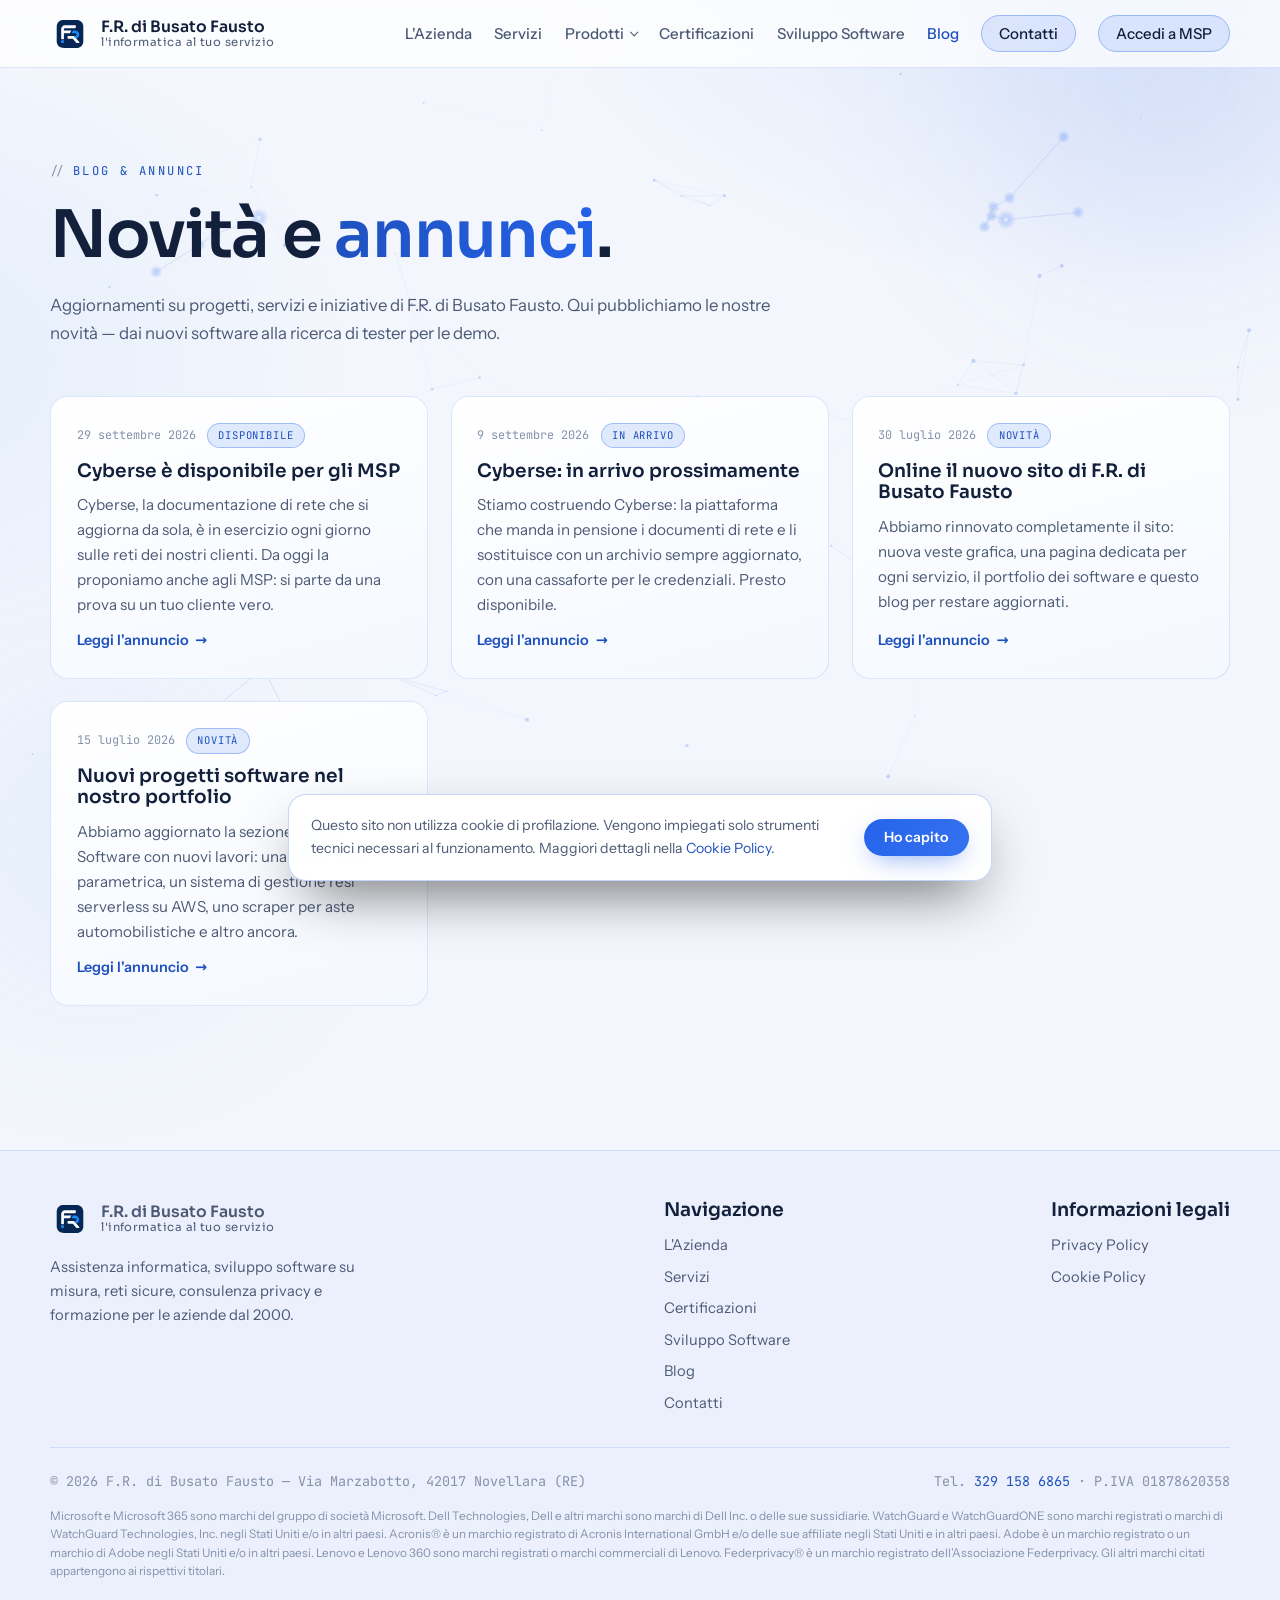
==== commit 7e5ae2b2: "Posizionamento: indirizzo e telefono come sulla scheda Google, canonico sulle pagine dinamiche - Piè" ====
--- a/blog.html
+++ b/blog.html
@@ -121,8 +121,8 @@
         </div>
       </div>
       <div class="footer-legale">
-        <span>© <span id="anno-corrente"></span> F.R. di Busato Fausto — Novellara (RE)</span>
-        <span>P.IVA 01878620358</span>
+        <span>© <span id="anno-corrente"></span> F.R. di Busato Fausto — Via Marzabotto, 42017 Novellara (RE)</span>
+        <span>Tel. <a href="tel:+393291586865">329 158 6865</a> · P.IVA 01878620358</span>
       </div>
       <p class="footer-marchi">Microsoft e Microsoft 365 sono marchi del gruppo di società Microsoft. Dell Technologies, Dell e altri marchi sono marchi di Dell Inc. o delle sue sussidiarie. WatchGuard e WatchGuardONE sono marchi registrati o marchi di WatchGuard Technologies, Inc. negli Stati Uniti e/o in altri paesi. Acronis® è un marchio registrato di Acronis International GmbH e/o delle sue affiliate negli Stati Uniti e in altri paesi. Adobe è un marchio registrato o un marchio di Adobe negli Stati Uniti e/o in altri paesi. Lenovo e Lenovo 360 sono marchi registrati o marchi commerciali di Lenovo. Federprivacy® è un marchio registrato dell’Associazione Federprivacy. Gli altri marchi citati appartengono ai rispettivi titolari.</p>
     </div>
--- a/assets/css/style.css
+++ b/assets/css/style.css
@@ -370,6 +370,11 @@
    64px di altezza (file a 2x) perché le due righe del badge restino leggibili;
    spazio libero attorno, nessuna forma o ombra aggiunta. */
 .partner-badge{ height:64px; width:auto; max-width:none; display:block; margin:-2px 0 0; }
+/* Adobe: il file ha attorno l'ombra trasparente (il riquadro è l'84% dell'altezza); a 68px il
+   riquadro fa circa 57px, sopra i 54 minimi della guida Adobe. 8px di margine sopra e sotto:
+   lo spazio libero chiesto (metà dell'altezza, ~29px) deve restare anche verso il titolo della
+   striscia e, sul telefono, verso la riga sotto */
+.partner-badge.partner-badge-adobe{ height:68px; margin:8px 0; }
 /* Più badge dello stesso produttore (Acronis: Service Provider e Reseller): affiancati,
    uno sotto l'altro quando lo spazio non basta */
 .partner-badge-coppia{
